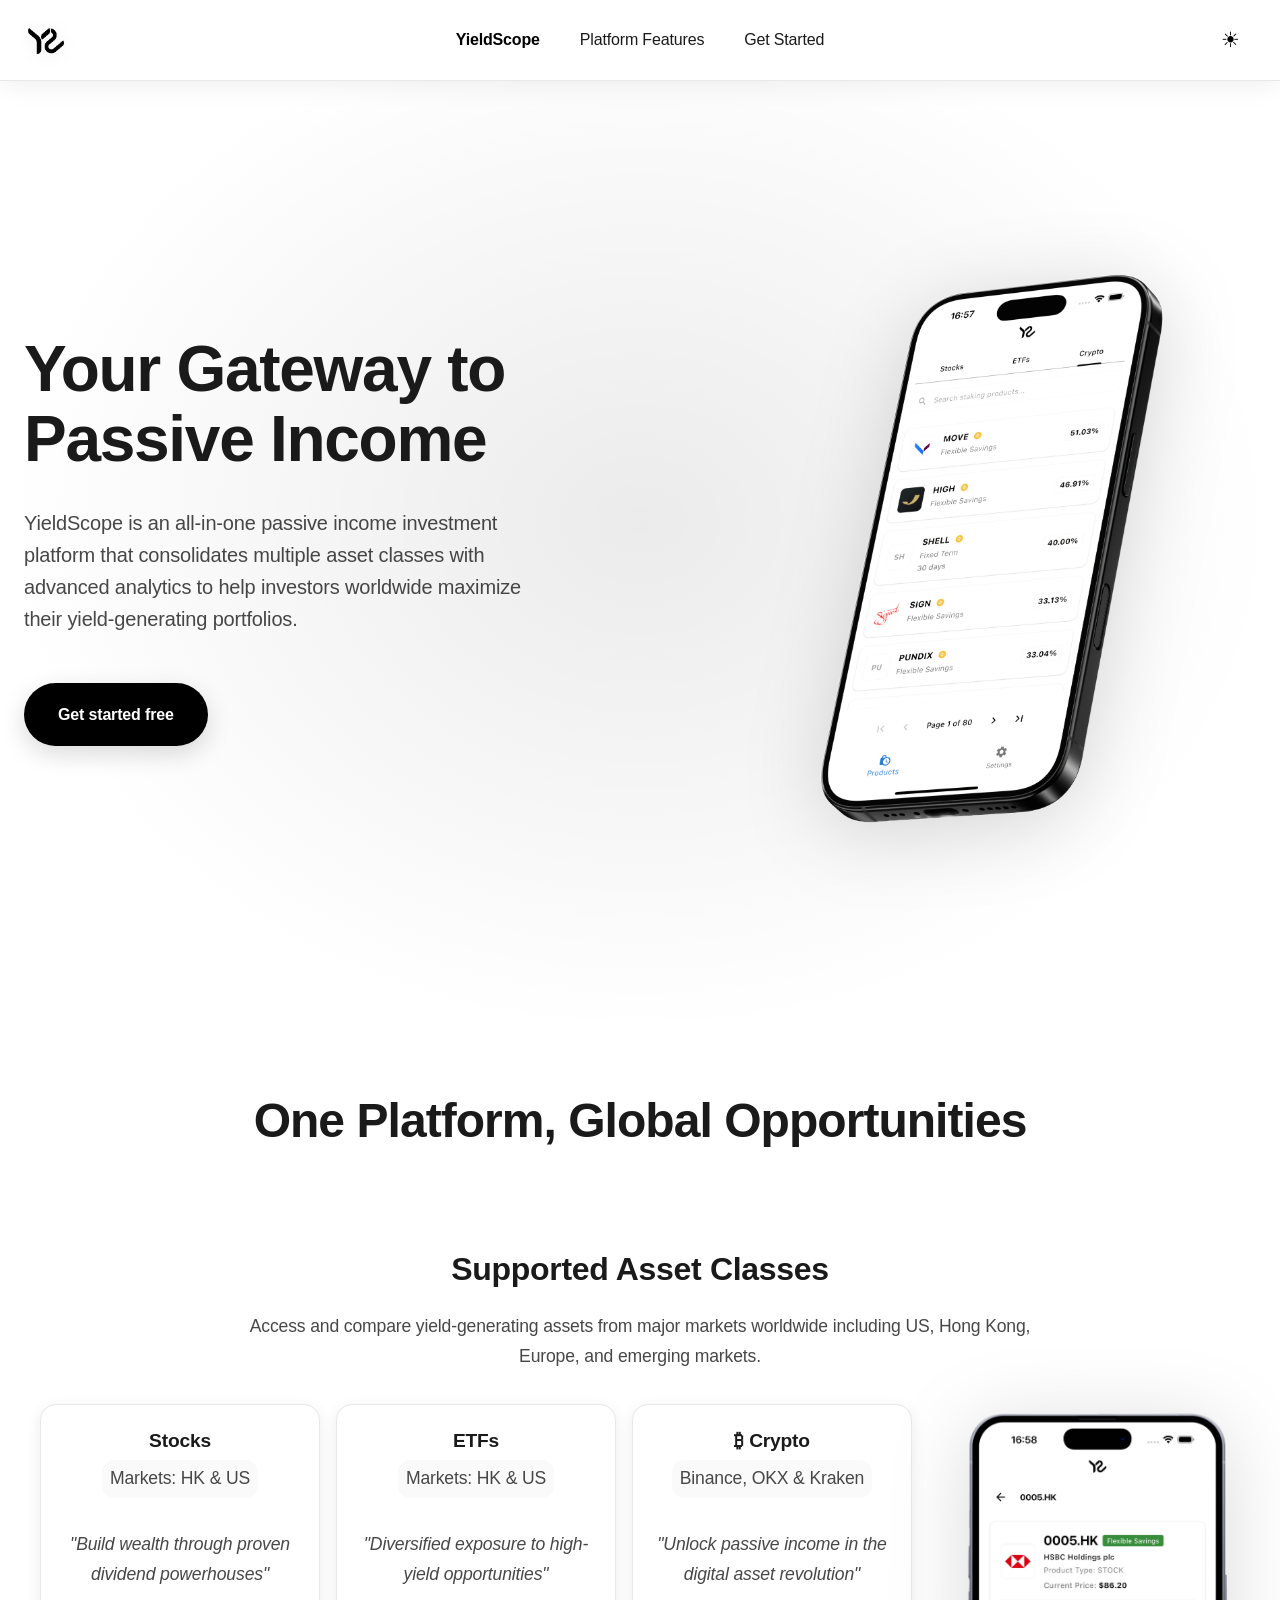
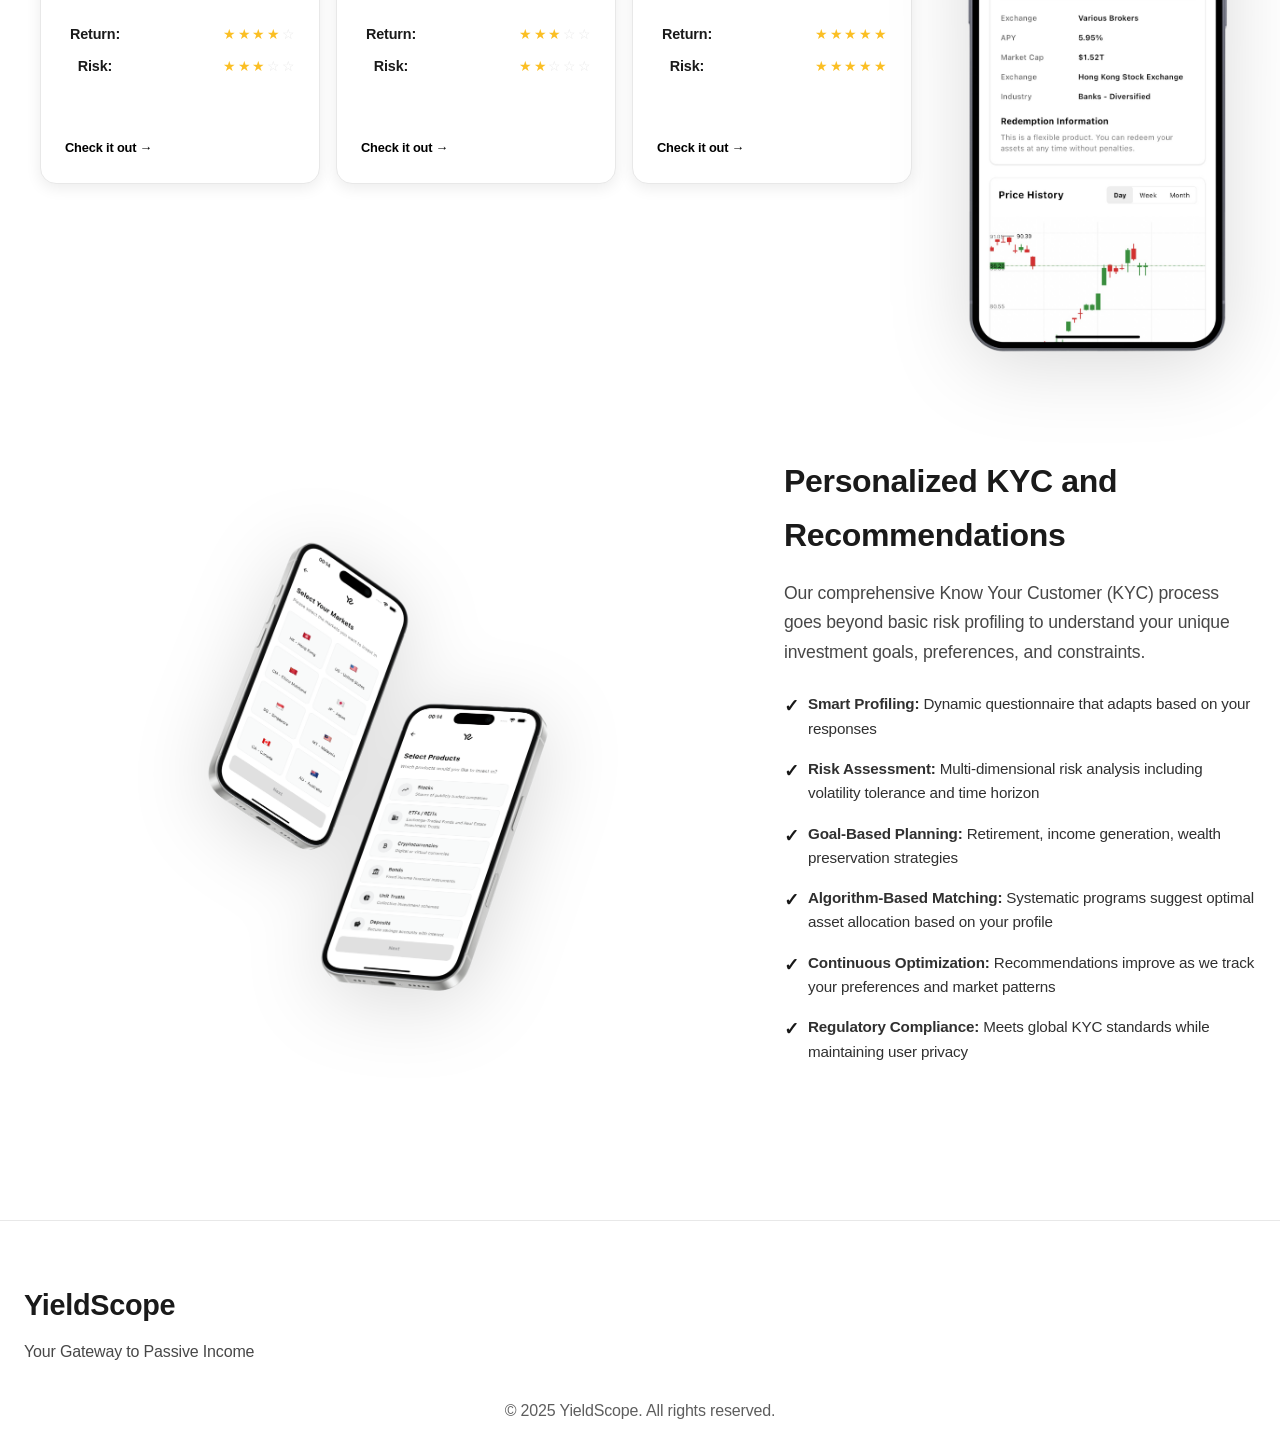
==== index.html @ 69972307 "remove merchant get in touch remove app store and play store download button for now Asset from list" ====
<!DOCTYPE html>
<html lang="en">
<head>
    <meta charset="UTF-8">
    <meta name="viewport" content="width=device-width, initial-scale=1.0">
    <meta name="description" content="YieldScope - Your Gateway to Passive Income. All-in-one platform for maximizing passive income through stocks, ETFs, crypto, bonds, and more.">
    <meta name="keywords" content="passive income, investment, stocks, ETFs, cryptocurrency, bonds, portfolio, yield, dividends">
    <title>YieldScope - Your Gateway to Passive Income</title>
    <link rel="stylesheet" href="styles.css">
</head>
<body>
    <!-- Navigation -->
    <nav class="navbar">
        <div class="nav-container">
            <div class="nav-logo">
                <img src="asset/ys_logo_dark_mode.png" alt="YieldScope Logo" class="logo logo-light" id="logo-light">
                <img src="asset/ys_logo_light_mode.png" alt="YieldScope Logo" class="logo logo-dark" id="logo-dark">
            </div>
            <ul class="nav-menu">
                <li><a href="#home">YieldScope</a></li>
                <li><a href="#product">Platform Features</a></li>
                <li><a href="#footer">Get Started</a></li>
            </ul>
            <div class="theme-toggle">
                <button id="theme-toggle-btn" class="theme-btn" aria-label="Toggle theme">
                    <span class="sun-icon">☀</span>
                    <span class="moon-icon">☾</span>
                </button>
            </div>
        </div>
    </nav>

    <!-- Hero Section -->
    <section id="home" class="hero">
        <div class="container">
            <div class="hero-content">
                <h1>Your Gateway to Passive Income</h1>
                <p>YieldScope is an all-in-one passive income investment platform that consolidates multiple asset classes with advanced analytics to help investors worldwide maximize their yield-generating portfolios.</p>
                <div class="hero-buttons">
                    <a href="https://yieldscope.app" target="_blank" class="btn btn-primary">
                        Get started free
                    </a>
                </div>
            </div>
            <div class="hero-image">
                <div class="phone-mockup">
                    <img src="asset/home_page_light_mode_with_frame_transparent.png" alt="YieldScope App on iPhone" class="phone-complete phone-light" id="phone-light">
                    <img src="asset/home_page_dark_mode_transparent.png" alt="YieldScope App on iPhone" class="phone-complete phone-dark" id="phone-dark">
                </div>
            </div>
        </div>
    </section>

    <!-- Product Overview Section -->
    <section id="product" class="product-overview">
        <div class="container">
            <div class="product-intro">
                <h2>One Platform, Global Opportunities</h2>
            </div>

            <!-- Asset Classes -->
            <div class="product-section-full">
                <div class="product-text-centered">
                    <h3>Supported Asset Classes</h3>
                    <p>Access and compare yield-generating assets from major markets worldwide including US, Hong Kong, Europe, and emerging markets.</p>
                    
                    <div class="asset-classes-layout">
                        <div class="cards-container">
                            <div class="asset-card">
                                <h4>Stocks</h4>
                                <div class="asset-details">
                                    <p class="markets">Markets: HK & US</p>
                                    <p class="slogan">"Build wealth through proven dividend powerhouses"</p>
                                    <div class="rating-container">
                                        <div class="rating-row">
                                            <span class="rating-label">Return:</span>
                                            <div class="rating-stars">
                                                <span class="star filled">★</span>
                                                <span class="star filled">★</span>
                                                <span class="star filled">★</span>
                                                <span class="star filled">★</span>
                                                <span class="star">☆</span>
                                            </div>
                                        </div>
                                        <div class="rating-row">
                                            <span class="rating-label">Risk:</span>
                                            <div class="rating-stars">
                                                <span class="star filled">★</span>
                                                <span class="star filled">★</span>
                                                <span class="star filled">★</span>
                                                <span class="star">☆</span>
                                                <span class="star">☆</span>
                                            </div>
                                        </div>
                                    </div>
                                    <a href="#home" class="check-out-link">Check it out →</a>
                                </div>
                            </div>
                            
                            <div class="asset-card">
                                <h4>ETFs</h4>
                                <div class="asset-details">
                                    <p class="markets">Markets: HK & US</p>
                                    <p class="slogan">"Diversified exposure to high-yield opportunities"</p>
                                    <div class="rating-container">
                                        <div class="rating-row">
                                            <span class="rating-label">Return:</span>
                                            <div class="rating-stars">
                                                <span class="star filled">★</span>
                                                <span class="star filled">★</span>
                                                <span class="star filled">★</span>
                                                <span class="star">☆</span>
                                                <span class="star">☆</span>
                                            </div>
                                        </div>
                                        <div class="rating-row">
                                            <span class="rating-label">Risk:</span>
                                            <div class="rating-stars">
                                                <span class="star filled">★</span>
                                                <span class="star filled">★</span>
                                                <span class="star">☆</span>
                                                <span class="star">☆</span>
                                                <span class="star">☆</span>
                                            </div>
                                        </div>
                                    </div>
                                    <a href="#home" class="check-out-link">Check it out →</a>
                                </div>
                            </div>
                            
                            <div class="asset-card">
                                <h4>₿ Crypto</h4>
                                <div class="asset-details">
                                    <p class="markets">Binance, OKX & Kraken</p>
                                    <p class="slogan">"Unlock passive income in the digital asset revolution"</p>
                                    <div class="rating-container">
                                        <div class="rating-row">
                                            <span class="rating-label">Return:</span>
                                            <div class="rating-stars">
                                                <span class="star filled">★</span>
                                                <span class="star filled">★</span>
                                                <span class="star filled">★</span>
                                                <span class="star filled">★</span>
                                                <span class="star filled">★</span>
                                            </div>
                                        </div>
                                        <div class="rating-row">
                                            <span class="rating-label">Risk:</span>
                                            <div class="rating-stars">
                                                <span class="star filled">★</span>
                                                <span class="star filled">★</span>
                                                <span class="star filled">★</span>
                                                <span class="star filled">★</span>
                                                <span class="star filled">★</span>
                                            </div>
                                        </div>
                                    </div>
                                    <a href="#home" class="check-out-link">Check it out →</a>
                                </div>
                            </div>
                        </div>
                        <div class="product-image">
                            <div class="phone-mockup phone-mockup-small">
                                <img src="asset/pdp_light_mode_transparent_alternate.png" alt="YieldScope Product Detail - HSBC Holdings Light Mode" class="phone-complete phone-light" id="pdp-light">
                                <img src="asset/pdp_dark_mode_transparent_alternate.png" alt="YieldScope Product Detail - JEPQ Dark Mode" class="phone-complete phone-dark" id="pdp-dark">
                            </div>
                        </div>
                    </div>
                </div>
            </div>

            <!-- Personalized KYC & Program Recommendations -->
            <div class="product-section reverse">
                <div class="product-text">
                    <h3>Personalized KYC and Recommendations</h3>
                    <p>Our comprehensive Know Your Customer (KYC) process goes beyond basic risk profiling to understand your unique investment goals, preferences, and constraints.</p>
                    <ul class="feature-list">
                        <li><strong>Smart Profiling:</strong> Dynamic questionnaire that adapts based on your responses</li>
                        <li><strong>Risk Assessment:</strong> Multi-dimensional risk analysis including volatility tolerance and time horizon</li>
                        <li><strong>Goal-Based Planning:</strong> Retirement, income generation, wealth preservation strategies</li>
                        <li><strong>Algorithm-Based Matching:</strong> Systematic programs suggest optimal asset allocation based on your profile</li>
                        <li><strong>Continuous Optimization:</strong> Recommendations improve as we track your preferences and market patterns</li>
                        <li><strong>Regulatory Compliance:</strong> Meets global KYC standards while maintaining user privacy</li>
                    </ul>
                </div>
                <div class="product-image">
                    <div class="phone-mockup phone-mockup-kyc">
                        <img src="asset/kyc_light_mode_transparent.png" alt="YieldScope KYC Process - Market and Product Selection Light Mode" class="phone-complete phone-light" id="kyc-light">
                        <img src="asset/kyc_dark_mode_transparent.png" alt="YieldScope KYC Process - Market and Product Selection Dark Mode" class="phone-complete phone-dark" id="kyc-dark">
                    </div>
                </div>
            </div>

    </section>


    <!-- Footer -->
    <footer id="footer" class="footer">
        <div class="container">
            <div class="footer-content">
                <div class="footer-brand">
                    <h3>YieldScope</h3>
                    <p>Your Gateway to Passive Income</p>
                </div>
                <div class="footer-social" style="display: none;">
                    <a href="#" target="_blank" aria-label="Twitter" title="Twitter">Twitter</a>
                    <a href="#" target="_blank" aria-label="LinkedIn" title="LinkedIn">LinkedIn</a>
                    <a href="#" target="_blank" aria-label="Instagram" title="Instagram">Instagram</a>
                    <a href="#" target="_blank" aria-label="Facebook" title="Facebook">Facebook</a>
                </div>
            </div>
            <div class="footer-bottom">
                <p>&copy; 2025 YieldScope. All rights reserved.</p>
            </div>
        </div>
    </footer>

    <script src="script.js"></script>
</body>
</html>
---- styles.css ----
/* Reset and Base Styles */
* {
    margin: 0;
    padding: 0;
    box-sizing: border-box;
}

:root {
    /* Light theme colors - Modern and stylish */
    --bg-color: #ffffff;
    --text-color: #1a1a1a;
    --nav-bg: rgba(255, 255, 255, 0.95);
    --card-bg: #ffffff;
    --border-color: #e8e8e8;
    --accent-color: #000000;
    --accent-hover: #333333;
    --section-bg: #fafafa;
    --stat-bg: linear-gradient(135deg, #f8f8f8 0%, #ffffff 100%);
    --footer-bg: #000000;
    --footer-text: #ffffff;
    --shadow: rgba(0, 0, 0, 0.08);
    --shadow-lg: rgba(0, 0, 0, 0.15);
    --shadow-xl: rgba(0, 0, 0, 0.25);
    --backdrop-blur: blur(20px);
}

[data-theme="dark"] {
    /* Dark theme colors - Modern and stylish */
    --bg-color: #0a0a0a;
    --text-color: #f5f5f5;
    --nav-bg: rgba(0, 0, 0, 0.95);
    --card-bg: #1a1a1a;
    --border-color: #2a2a2a;
    --accent-color: #ffffff;
    --accent-hover: #cccccc;
    --section-bg: #111111;
    --stat-bg: linear-gradient(135deg, #1a1a1a 0%, #2a2a2a 100%);
    --footer-bg: #000000;
    --footer-text: #ffffff;
    --shadow: rgba(255, 255, 255, 0.05);
    --shadow-lg: rgba(255, 255, 255, 0.1);
    --shadow-xl: rgba(255, 255, 255, 0.15);
    --backdrop-blur: blur(20px);
}

body {
    font-family: -apple-system, BlinkMacSystemFont, 'Segoe UI', Roboto, Oxygen, Ubuntu, Cantarell, sans-serif;
    line-height: 1.7;
    color: var(--text-color);
    background-color: var(--bg-color);
    transition: all 0.3s cubic-bezier(0.4, 0, 0.2, 1);
    font-weight: 400;
    letter-spacing: -0.01em;
}

.container {
    max-width: 1400px;
    margin: 0 auto;
    padding: 0 24px;
}

/* Navigation */
.navbar {
    background: var(--nav-bg);
    backdrop-filter: var(--backdrop-blur);
    -webkit-backdrop-filter: var(--backdrop-blur);
    box-shadow: 0 1px 30px var(--shadow);
    position: fixed;
    top: 0;
    left: 0;
    right: 0;
    width: 100%;
    z-index: 1000;
    transition: all 0.3s cubic-bezier(0.4, 0, 0.2, 1);
    border-bottom: 1px solid var(--border-color);
}

.nav-container {
    max-width: 1400px;
    margin: 0 auto;
    padding: 0 24px;
    display: flex;
    justify-content: space-between;
    align-items: center;
    height: 80px;
    position: relative;
}

/* Logo Styles */
.nav-logo {
    position: relative;
    height: 45px;
    width: 140px;
    display: flex;
    align-items: center;
    flex-shrink: 0;
}

.logo {
    height: 45px;
    width: auto;
    position: absolute;
    top: 0;
    left: 0;
    transition: opacity 0.4s cubic-bezier(0.4, 0, 0.2, 1);
    filter: drop-shadow(0 2px 8px var(--shadow));
}

.logo-light {
    opacity: 0;
}

.logo-dark {
    opacity: 1;
}

[data-theme="dark"] .logo-light {
    opacity: 1;
}

[data-theme="dark"] .logo-dark {
    opacity: 0;
}

/* Theme Toggle */
.theme-toggle {
    display: flex;
    align-items: center;
    flex-shrink: 0;
    width: 140px;
    justify-content: flex-end;
}

.theme-btn {
    background: transparent;
    border: none;
    border-radius: 50px;
    padding: 12px;
    cursor: pointer;
    display: flex;
    align-items: center;
    justify-content: center;
    transition: all 0.3s cubic-bezier(0.4, 0, 0.2, 1);
    position: relative;
    overflow: hidden;
    width: 52px;
    height: 52px;
}

.theme-btn:hover {
    background: var(--section-bg);
    transform: scale(1.1);
}

.sun-icon, .moon-icon {
    font-size: 1.3rem;
    transition: all 0.4s cubic-bezier(0.4, 0, 0.2, 1);
    position: absolute;
    display: flex;
    align-items: center;
    justify-content: center;
    width: 100%;
    height: 100%;
}

.sun-icon {
    opacity: 1;
    transform: translateX(0) rotate(0deg);
}

.moon-icon {
    opacity: 0;
    transform: translateX(0) rotate(-180deg);
}

[data-theme="dark"] .sun-icon {
    opacity: 0;
    transform: translateX(-30px) rotate(180deg);
}

[data-theme="dark"] .moon-icon {
    opacity: 1;
    transform: translateX(0) rotate(0deg);
}

/* Hero Section */
.hero {
    padding: 120px 0 80px;
    background: var(--bg-color);
    color: var(--text-color);
    min-height: 80vh;
    display: flex;
    align-items: center;
    position: relative;
    overflow: hidden;
}

.hero::before {
    content: '';
    position: absolute;
    top: 0;
    left: 0;
    right: 0;
    bottom: 0;
    background: radial-gradient(ellipse at center, var(--shadow) 0%, transparent 70%);
    pointer-events: none;
}

[data-theme="dark"] .hero {
    background: var(--bg-color);
}

.hero .container {
    display: grid;
    grid-template-columns: 1.2fr 1fr;
    gap: 6rem;
    align-items: center;
    position: relative;
    z-index: 1;
}

.hero-content h1 {
    font-size: clamp(3rem, 5vw, 4.5rem);
    font-weight: 700;
    margin-bottom: 2rem;
    line-height: 1.1;
    letter-spacing: -0.02em;
    color: var(--text-color);
}

.hero-content p {
    font-size: 1.25rem;
    margin-bottom: 3rem;
    opacity: 0.8;
    line-height: 1.6;
    font-weight: 400;
    max-width: 500px;
    color: var(--text-color);
}

.hero-buttons {
    display: flex;
    gap: 1.5rem;
    flex-wrap: wrap;
}

.btn {
    padding: 16px 32px;
    border-radius: 50px;
    text-decoration: none;
    font-weight: 600;
    font-size: 1rem;
    transition: all 0.3s cubic-bezier(0.4, 0, 0.2, 1);
    border: 2px solid transparent;
    position: relative;
    overflow: hidden;
    backdrop-filter: var(--backdrop-blur);
    -webkit-backdrop-filter: var(--backdrop-blur);
    letter-spacing: -0.01em;
}

.btn::before {
    content: '';
    position: absolute;
    top: 0;
    left: -100%;
    width: 100%;
    height: 100%;
    background: linear-gradient(90deg, transparent, var(--shadow), transparent);
    transition: left 0.5s;
}

.btn:hover::before {
    left: 100%;
}

.btn-primary {
    background: var(--accent-color);
    color: var(--bg-color);
    box-shadow: 0 8px 25px var(--shadow-lg);
}

.btn-primary:hover {
    background: var(--accent-hover);
    transform: translateY(-3px) scale(1.02);
    box-shadow: 0 15px 35px var(--shadow-xl);
}

.btn-secondary {
    background: transparent;
    color: var(--text-color);
    border-color: var(--border-color);
    backdrop-filter: var(--backdrop-blur);
    -webkit-backdrop-filter: var(--backdrop-blur);
}

.btn-secondary:hover {
    background: var(--accent-color);
    color: var(--bg-color);
    border-color: var(--accent-color);
    transform: translateY(-3px) scale(1.02);
    box-shadow: 0 15px 35px var(--shadow-xl);
}

.hero-image {
    display: flex;
    justify-content: center;
    align-items: center;
}

/* Phone Mockup Styles */
.phone-mockup {
    position: relative;
    width: 420px;
    height: 840px;
    max-width: 100%;
    margin: 0 auto;
    transition: all 0.4s cubic-bezier(0.4, 0, 0.2, 1);
}

.phone-mockup:hover {
    transform: translateY(-6px) scale(1.02);
}

.phone-mockup-small {
    width: 280px;
    height: 560px;
}

.phone-mockup-large {
    width: 560px;
    height: 1120px;
}

.phone-mockup-kyc {
    width: 700px;
    height: 525px;
    max-width: 100%;
}

.phone-complete {
    width: 100%;
    height: 100%;
    object-fit: contain;
    position: absolute;
    top: 0;
    left: 0;
    transition: opacity 0.4s cubic-bezier(0.4, 0, 0.2, 1);
    filter: drop-shadow(0 12px 40px var(--shadow-lg));
}

.phone-light {
    opacity: 1;
}

.phone-dark {
    opacity: 0;
}

[data-theme="dark"] .phone-light {
    opacity: 0;
}

[data-theme="dark"] .phone-dark {
    opacity: 1;
}

/* Features Section */
.features {
    padding: 120px 0;
    background: var(--bg-color);
    transition: background-color 0.3s cubic-bezier(0.4, 0, 0.2, 1);
    position: relative;
}

.features h2 {
    text-align: center;
    font-size: clamp(2.5rem, 4vw, 3.5rem);
    margin-bottom: 4rem;
    color: var(--text-color);
    font-weight: 700;
    letter-spacing: -0.02em;
    position: relative;
}

.features h2::after {
    content: '';
    position: absolute;
    bottom: -10px;
    left: 50%;
    transform: translateX(-50%);
    width: 60px;
    height: 4px;
    background: var(--accent-color);
    border-radius: 2px;
}

.features-grid {
    display: grid;
    grid-template-columns: repeat(auto-fit, minmax(380px, 1fr));
    gap: 2.5rem;
}

.feature-card {
    background: var(--card-bg);
    padding: 3rem 2.5rem;
    border-radius: 24px;
    text-align: center;
    box-shadow: 0 8px 30px var(--shadow);
    transition: all 0.4s cubic-bezier(0.4, 0, 0.2, 1);
    border: 1px solid var(--border-color);
    position: relative;
    overflow: hidden;
    backdrop-filter: var(--backdrop-blur);
    -webkit-backdrop-filter: var(--backdrop-blur);
}

.feature-card::before {
    content: '';
    position: absolute;
    top: 0;
    left: 0;
    right: 0;
    height: 4px;
    background: linear-gradient(90deg, var(--accent-color) 0%, var(--accent-hover) 100%);
    transform: scaleX(0);
    transition: transform 0.3s cubic-bezier(0.4, 0, 0.2, 1);
}

.feature-card:hover::before {
    transform: scaleX(1);
}

.feature-card:hover {
    transform: translateY(-8px) scale(1.02);
    box-shadow: 0 20px 50px var(--shadow-xl);
}

.feature-icon {
    font-size: 3.5rem;
    margin-bottom: 1.5rem;
    filter: grayscale(1);
    transition: filter 0.3s cubic-bezier(0.4, 0, 0.2, 1);
}

.feature-card:hover .feature-icon {
    filter: grayscale(0);
}

.feature-card h3 {
    font-size: 1.6rem;
    margin-bottom: 1.5rem;
    color: var(--text-color);
    font-weight: 600;
    letter-spacing: -0.01em;
}

.feature-card p {
    color: var(--text-color);
    line-height: 1.6;
    opacity: 0.8;
    font-size: 1rem;
}

/* About Section */
.about {
    padding: 120px 0;
    background: var(--bg-color);
    transition: background-color 0.3s cubic-bezier(0.4, 0, 0.2, 1);
}

.about h2 {
    text-align: center;
    font-size: clamp(2.5rem, 4vw, 3.5rem);
    margin-bottom: 4rem;
    color: var(--text-color);
    font-weight: 700;
    letter-spacing: -0.02em;
    position: relative;
}

.about h2::after {
    content: '';
    position: absolute;
    bottom: -10px;
    left: 50%;
    transform: translateX(-50%);
    width: 60px;
    height: 4px;
    background: var(--accent-color);
    border-radius: 2px;
}

.about-content {
    display: grid;
    grid-template-columns: 1fr;
    gap: 3rem;
    align-items: center;
}

.about-text h3 {
    font-size: 2.2rem;
    margin-bottom: 1.5rem;
    color: var(--accent-color);
    font-weight: 600;
    letter-spacing: -0.01em;
}

.about-text p {
    margin-bottom: 2rem;
    color: var(--text-color);
    font-size: 1.1rem;
    opacity: 0.8;
    line-height: 1.7;
    font-weight: 400;
}

.about-stats {
    display: flex;
    flex-direction: column;
    gap: 2rem;
}

.stat {
    text-align: center;
    padding: 2.5rem 2rem;
    background: var(--stat-bg);
    border-radius: 20px;
    transition: all 0.3s cubic-bezier(0.4, 0, 0.2, 1);
    border: 1px solid var(--border-color);
    position: relative;
    overflow: hidden;
    box-shadow: 0 4px 20px var(--shadow);
}

.stat:hover {
    transform: translateY(-4px) scale(1.02);
    box-shadow: 0 12px 35px var(--shadow-lg);
}

.stat h3 {
    color: var(--accent-color);
    font-size: 1.4rem;
    margin-bottom: 0.5rem;
    font-weight: 600;
    letter-spacing: -0.01em;
}

.stat p {
    color: var(--text-color);
    font-weight: 500;
    opacity: 0.8;
    font-size: 1rem;
}

/* Contact Section */
.contact {
    padding: 60px 0;
    background: var(--bg-color);
    transition: background-color 0.3s cubic-bezier(0.4, 0, 0.2, 1);
}

.contact h2 {
    text-align: center;
    font-size: clamp(2.5rem, 4vw, 3.5rem);
    margin-bottom: 2.5rem;
    color: var(--text-color);
    font-weight: 700;
    letter-spacing: -0.02em;
    position: relative;
}

.contact h2::after {
    content: '';
    position: absolute;
    bottom: -10px;
    left: 50%;
    transform: translateX(-50%);
    width: 60px;
    height: 4px;
    background: var(--accent-color);
    border-radius: 2px;
}

.contact-content {
    display: grid;
    grid-template-columns: 1fr 1fr;
    gap: 6rem;
    align-items: start;
}

.contact-info h3 {
    font-size: 2.2rem;
    margin-bottom: 1.5rem;
    color: var(--accent-color);
    font-weight: 600;
    letter-spacing: -0.01em;
}

.contact-info p {
    margin-bottom: 2rem;
    color: var(--text-color);
    font-size: 1.1rem;
    opacity: 0.8;
    line-height: 1.7;
}

.contact-details p {
    margin-bottom: 1.5rem;
    font-size: 1rem;
    color: var(--text-color);
    opacity: 0.8;
    padding: 1rem 0;
    border-bottom: 1px solid var(--border-color);
    transition: all 0.3s cubic-bezier(0.4, 0, 0.2, 1);
}

.contact-details p:hover {
    opacity: 1;
    transform: translateX(8px);
}

.contact-links {
    display: flex;
    justify-content: center;
    align-items: center;
}

.platform-links {
    display: flex;
    flex-direction: column;
    gap: 1.5rem;
    width: 100%;
    max-width: 400px;
}

.platform-btn {
    display: flex;
    align-items: center;
    gap: 1.5rem;
    padding: 2rem 2.5rem;
    background: var(--card-bg);
    border: 2px solid var(--border-color);
    border-radius: 20px;
    text-decoration: none;
    color: var(--text-color);
    transition: all 0.3s cubic-bezier(0.4, 0, 0.2, 1);
    box-shadow: 0 8px 25px var(--shadow);
    backdrop-filter: var(--backdrop-blur);
    -webkit-backdrop-filter: var(--backdrop-blur);
    position: relative;
    overflow: hidden;
}

.platform-btn::before {
    content: '';
    position: absolute;
    top: 0;
    left: -100%;
    width: 100%;
    height: 100%;
    background: linear-gradient(90deg, transparent, var(--shadow), transparent);
    transition: left 0.5s;
}

.platform-btn:hover::before {
    left: 100%;
}

.platform-btn:hover {
    transform: translateY(-4px) scale(1.02);
    box-shadow: 0 15px 40px var(--shadow-xl);
    border-color: var(--accent-color);
}

.platform-icon {
    font-size: 2.5rem;
    display: flex;
    align-items: center;
    justify-content: center;
    min-width: 60px;
}

.platform-text h4 {
    font-size: 1.1rem;
    font-weight: 600;
    margin-bottom: 0.25rem;
    color: var(--text-color);
    letter-spacing: -0.01em;
}

.platform-text p {
    font-size: 1.4rem;
    font-weight: 700;
    color: var(--accent-color);
    margin: 0;
    letter-spacing: -0.01em;
}

.website-btn:hover {
    background: linear-gradient(135deg, #667eea 0%, #764ba2 100%);
    color: white;
}

.website-btn:hover .platform-text h4,
.website-btn:hover .platform-text p {
    color: white;
}

.appstore-btn:hover {
    background: linear-gradient(135deg, #000000 0%, #434343 100%);
    color: white;
}

.appstore-btn:hover .platform-text h4,
.appstore-btn:hover .platform-text p {
    color: white;
}

.playstore-btn:hover {
    background: linear-gradient(135deg, #01875f 0%, #2196F3 100%);
    color: white;
}

.playstore-btn:hover .platform-text h4,
.playstore-btn:hover .platform-text p {
    color: white;
}

/* Footer */
.footer {
    background: var(--bg-color);
    color: var(--text-color);
    padding: 60px 0 30px;
    transition: background-color 0.3s cubic-bezier(0.4, 0, 0.2, 1);
    border-top: 1px solid var(--border-color);
}

.footer-content {
    display: flex;
    justify-content: space-between;
    align-items: center;
}

.footer-social {
    display: flex;
    gap: 1.5rem;
    align-items: center;
}

.footer-social a {
    font-size: 1.5rem;
    text-decoration: none;
    color: var(--text-color);
    transition: all 0.3s cubic-bezier(0.4, 0, 0.2, 1);
    opacity: 0.7;
}

.footer-social a:hover {
    opacity: 1;
    transform: translateY(-2px) scale(1.1);
}

.footer-brand h3 {
    color: var(--text-color);
    font-size: 1.8rem;
    margin-bottom: 0.5rem;
    font-weight: 600;
    letter-spacing: -0.01em;
}

.footer-brand p {
    opacity: 0.8;
    font-size: 1rem;
    color: var(--text-color);
}

.footer-links {
    display: flex;
    gap: 3rem;
}

.footer-links a {
    color: var(--text-color);
    text-decoration: none;
    transition: all 0.3s cubic-bezier(0.4, 0, 0.2, 1);
    font-weight: 500;
    position: relative;
}

.footer-links a::after {
    content: '';
    position: absolute;
    width: 0;
    height: 2px;
    bottom: -4px;
    left: 0;
    background: var(--accent-color);
    transition: width 0.3s cubic-bezier(0.4, 0, 0.2, 1);
}

.footer-links a:hover::after {
    width: 100%;
}

.footer-links a:hover {
    color: var(--accent-color);
    transform: translateY(-2px);
}

.footer-bottom {
    text-align: center;
    padding-top: 2rem;
    opacity: 0.7;
    color: var(--text-color);
}

.footer-download-buttons {
    display: flex;
    flex-direction: row;
    gap: 1rem;
    align-items: center;
}

.store-badge {
    height: 40px;
    width: auto;
    display: block;
    transition: all 0.3s cubic-bezier(0.4, 0, 0.2, 1);
}

.web-btn {
    background: var(--accent-color);
    color: var(--bg-color);
    padding: 8px 16px;
    border-radius: 8px;
    box-shadow: 0 8px 25px var(--shadow-lg);
    border: 2px solid transparent;
    height: 40px;
    display: flex;
    align-items: center;
    justify-content: center;
    text-decoration: none;
}

.web-btn:hover {
    background: var(--accent-hover);
    box-shadow: 0 15px 35px var(--shadow-xl);
}

.web-btn-content {
    display: flex;
    align-items: center;
    justify-content: center;
    gap: 6px;
    font-weight: 600;
    font-size: 0.8rem;
    letter-spacing: -0.01em;
    white-space: nowrap;
    width: 100%;
}

/* Responsive Design */
@media (max-width: 1024px) {
    .container {
        padding: 0 20px;
    }
    
    .nav-container {
        padding: 0 20px;
    }
    
    .hero .container {
        gap: 4rem;
    }
    
    .about-content,
    .contact-content {
        gap: 4rem;
    }
}

@media (max-width: 768px) {
    .nav-menu {
        display: none !important;
    }
    
    .nav-container {
        padding: 0 2rem;
    }
    
    .logo {
        height: 35px;
    }
    
    .nav-logo {
        gap: 0.5rem;
    }
    
    .hero {
        padding: 120px 0 80px;
    }
    
    .hero .container {
        display: flex;
        flex-direction: column;
        text-align: center;
        gap: 3rem;
    }
    
    .hero-content h1 {
        font-size: clamp(2.5rem, 6vw, 3rem);
    }
    
    .features-grid {
        grid-template-columns: 1fr;
        gap: 2rem;
    }
    
    .feature-card {
        padding: 2.5rem 2rem;
    }
    
    .about-content {
        grid-template-columns: 1fr;
        gap: 3rem;
    }
    
    .contact-content {
        grid-template-columns: 1fr;
        gap: 3rem;
    }
    
    .platform-links {
        grid-template-columns: 1fr;
        gap: 1rem;
    }
    
    .platform-btn {
        padding: 1rem 1.5rem;
    }
    
    .footer-content {
        grid-template-columns: 1fr;
        gap: 2rem;
        text-align: center;
        flex-direction: column;
    }
    
    .footer-links {
        flex-wrap: wrap;
        justify-content: center;
        gap: 2rem;
    }
    
    .btn {
        padding: 14px 28px;
        font-size: 0.95rem;
    }
    
    .hero-buttons {
        justify-content: center;
    }
    
    .footer-download-buttons {
        align-items: center;
        gap: 1rem;
    }
    
    .product-overview {
        padding: 30px 0 50px;
    }
    
    .product-intro {
        margin-bottom: 40px;
    }
}

@media (max-width: 480px) {
    .hero-buttons {
        flex-direction: column;
        align-items: center;
    }
    
    .footer-download-buttons {
        flex-direction: column;
        align-items: center;
        gap: 1rem;
    }
    
    .download-btn {
        width: 100%;
        max-width: 200px;
        display: flex;
        justify-content: center;
    }
    
    .store-badge {
        height: 40px;
    }
    
    .web-btn {
        width: 100%;
        max-width: 200px;
        text-align: center;
        padding: 12px 16px;
    }
    
    .web-btn-content {
        justify-content: center;
        font-size: 0.85rem;
    }
    
    .btn {
        width: 100%;
        max-width: 280px;
        text-align: center;
    }
    
    .features h2,
    .about h2,
    .contact h2 {
        font-size: clamp(2rem, 6vw, 2.5rem);
    }
    
    .phone-mockup {
        width: 300px;
        height: 600px;
    }
    
    .phone-mockup-small {
        width: 240px;
        height: 480px;
    }
    
    .phone-mockup-large {
        width: 400px;
        height: 800px;
    }
    
    .phone-mockup-kyc {
        width: 380px;
        height: 285px;
        max-width: 85vw;
    }
    
    .contact-form {
        padding: 2rem 1.5rem;
    }
    
    .feature-card {
        padding: 2rem 1.5rem;
    }
    
    .feature-list li {
        font-size: 0.95rem;
    }
    
    .asset-classes-layout {
        grid-template-columns: 1fr;
        gap: 2rem;
    }
    
    .cards-container {
        flex-direction: column;
        gap: 1.5rem;
        align-items: center;
    }
    
    .asset-card {
        padding: 2rem;
        max-width: 400px;
        width: 100%;
    }
    
    .feature-grid {
        grid-template-columns: 1fr;
        gap: 1.5rem;
        margin-top: 2rem;
    }
    
    .product-section-full {
        margin-bottom: 40px;
        padding: 30px 0;
    }
    
    .product-text-centered p {
        margin-bottom: 2rem;
    }
    
    .benefit-card p {
        font-size: 0.9rem;
    }
    
    .benefit-content {
        text-align: center;
    }
}

/* Product Overview Section */
.product-overview {
    padding: 40px 0 60px;
    background: var(--bg-color);
}

.product-intro {
    text-align: center;
    margin-bottom: 50px;
}

.product-intro h2 {
    font-size: 3rem;
    font-weight: 700;
    color: var(--text-color);
    margin-bottom: 1.5rem;
    letter-spacing: -0.02em;
}

.product-intro p {
    font-size: 1.25rem;
    color: var(--text-color);
    opacity: 0.8;
    max-width: 800px;
    margin: 0 auto;
    line-height: 1.8;
}

.product-section {
    display: grid;
    grid-template-columns: 1fr 1fr;
    gap: 60px;
    align-items: center;
    margin-bottom: 60px;
    padding: 20px 0;
}

.product-section.reverse {
    direction: rtl;
}

.product-section.reverse > * {
    direction: ltr;
}

.product-text h3 {
    font-size: 2rem;
    font-weight: 600;
    color: var(--text-color);
    margin-bottom: 1rem;
    letter-spacing: -0.01em;
}

.product-text p {
    font-size: 1.1rem;
    color: var(--text-color);
    opacity: 0.8;
    margin-bottom: 1.5rem;
    line-height: 1.7;
}

.feature-list {
    list-style: none;
    padding: 0;
    margin: 0;
}

.feature-list li {
    margin-bottom: 1rem;
    padding-left: 1.5rem;
    position: relative;
    color: var(--text-color);
    opacity: 0.9;
    line-height: 1.6;
}

.feature-list li::before {
    content: "✓";
    position: absolute;
    left: 0;
    color: var(--accent-color);
    font-weight: 600;
    font-size: 1.1rem;
}

.feature-list li strong {
    color: var(--text-color);
    font-weight: 600;
}

.product-image {
    display: flex;
    align-items: center;
    justify-content: center;
}

.app-screenshot-placeholder {
    background: var(--card-bg);
    border: 2px dashed var(--border-color);
    border-radius: 20px;
    padding: 60px 40px;
    text-align: center;
    min-height: 400px;
    display: flex;
    flex-direction: column;
    align-items: center;
    justify-content: center;
    transition: all 0.3s cubic-bezier(0.4, 0, 0.2, 1);
    box-shadow: 0 4px 20px var(--shadow);
}

.app-screenshot-placeholder:hover {
    border-color: var(--accent-color);
    transform: translateY(-5px);
    box-shadow: 0 8px 30px var(--shadow-lg);
}

.app-screenshot-placeholder p {
    font-size: 1.2rem;
    color: var(--text-color);
    margin-bottom: 0.5rem;
    font-weight: 500;
}

.app-screenshot-placeholder small {
    color: var(--text-color);
    opacity: 0.6;
    font-style: italic;
}

/* Real App Screenshots */
.app-screenshot {
    max-width: 100%;
    height: auto;
    border-radius: 20px;
    transition: all 0.3s cubic-bezier(0.4, 0, 0.2, 1);
    filter: drop-shadow(0 8px 25px var(--shadow-lg));
}

.app-screenshot:hover {
    transform: translateY(-5px) scale(1.02);
    filter: drop-shadow(0 12px 35px var(--shadow-xl));
}

.kyc-screenshot {
    max-height: 500px;
    width: auto;
    object-fit: contain;
}

/* Asset Classes Layout */
.asset-classes-layout {
    display: grid;
    grid-template-columns: 1fr 280px;
    gap: 3rem;
    align-items: start;
    margin-top: 2rem;
    width: 100%;
    max-width: 1200px;
    margin-left: auto;
    margin-right: auto;
}

.cards-container {
    display: flex;
    gap: 1rem;
    align-items: stretch;
    justify-content: center;
    flex-wrap: wrap;
    width: 100%;
}

.asset-card {
    background: var(--card-bg);
    padding: 1.5rem;
    border-radius: 16px;
    border: 1px solid var(--border-color);
    box-shadow: 0 4px 15px var(--shadow);
    transition: all 0.3s cubic-bezier(0.4, 0, 0.2, 1);
    flex: 1;
    min-width: 220px;
    max-width: 300px;
    display: flex;
    flex-direction: column;
    height: 100%;
    min-height: 380px;
}

.asset-card:hover {
    transform: translateY(-4px);
    box-shadow: 0 12px 40px var(--shadow-lg);
    border-color: var(--accent-color);
}

.asset-card h4 {
    font-size: 1.2rem;
    font-weight: 600;
    color: var(--text-color);
    margin-bottom: 0.5rem;
    letter-spacing: -0.01em;
    display: flex;
    align-items: center;
    justify-content: center;
    gap: 0.5rem;
    line-height: 1.2;
    flex-wrap: wrap;
    text-align: center;
}

.asset-details {
    flex: 1;
    display: flex;
    flex-direction: column;
}

.markets {
    font-size: 0.75rem;
    color: var(--text-color);
    opacity: 0.7;
    font-weight: 500;
    background: var(--section-bg);
    padding: 0.25rem 0.5rem;
    border-radius: 12px;
    white-space: nowrap;
    flex-shrink: 0;
    margin: 0 auto 0.5rem auto;
    display: inline-block;
}

.slogan {
    font-size: 0.85rem;
    color: var(--text-color);
    font-style: italic;
    margin-bottom: 1rem;
    line-height: 1.4;
    opacity: 0.8;
}

.rating-container {
    margin-bottom: 1rem;
}

.rating-row {
    display: flex;
    align-items: center;
    justify-content: space-between;
    margin-bottom: 0.5rem;
}

.rating-label {
    font-size: 0.9rem;
    font-weight: 600;
    color: var(--text-color);
    min-width: 60px;
}

.rating-stars {
    display: flex;
    gap: 2px;
}

.star {
    font-size: 0.9rem;
    color: var(--border-color);
    transition: color 0.2s ease;
}

.star.filled {
    color: #fbbf24;
}

.check-out-link {
    display: inline-block;
    color: var(--accent-color);
    text-decoration: none;
    font-weight: 600;
    font-size: 0.8rem;
    margin-top: auto;
    transition: all 0.3s ease;
    align-self: flex-start;
}

.check-out-link:hover {
    transform: translateX(4px);
    color: var(--accent-hover);
}

.asset-card .feature-list {
    margin: 0;
}

.asset-card .feature-list li {
    font-size: 0.85rem;
    margin-bottom: 0.5rem;
    line-height: 1.4;
}

/* Responsive Design for Product Section */
@media (max-width: 1024px) {
    .asset-classes-layout {
        grid-template-columns: 1fr;
        gap: 2rem;
    }
    
    .cards-container {
        flex-direction: row;
        gap: 1.5rem;
        align-items: stretch;
        justify-content: center;
        flex-wrap: wrap;
    }
    
    .asset-card {
        padding: 1.5rem;
        max-width: 320px;
        width: 100%;
        min-width: 260px;
    }
    
    .product-section {
        gap: 40px;
        margin-bottom: 50px;
    }
    
    .product-text h3 {
        font-size: 1.8rem;
    }
    
    .app-screenshot-placeholder {
        min-height: 300px;
        padding: 40px 30px;
    }
    
    .phone-mockup-kyc {
        width: 500px;
        height: 375px;
        max-width: 100%;
    }
}

@media (max-width: 768px) {
    .product-overview {
        padding: 30px 0 50px;
    }
    
    .product-intro {
        margin-bottom: 40px;
    }
    
    .product-intro h2 {
        font-size: 2.5rem;
    }
    
    .product-section {
        grid-template-columns: 1fr;
        gap: 30px;
        margin-bottom: 40px;
        text-align: center;
    }
    
    .product-section.reverse {
        direction: ltr;
    }
    
    .product-text h3 {
        font-size: 1.6rem;
    }
    
    .feature-list {
        text-align: left;
        max-width: 500px;
        margin: 0 auto;
    }
    
    .app-screenshot-placeholder {
        min-height: 250px;
        padding: 30px 20px;
    }
    
    .app-screenshot {
        max-height: 400px;
    }
    
    .kyc-screenshot {
        max-height: 350px;
    }
    
    .phone-mockup-kyc {
        width: 500px;
        height: 375px;
        max-width: 90vw;
    }
}

@media (max-width: 480px) {
    .product-intro h2 {
        font-size: 2rem;
    }
    
    .product-intro p {
        font-size: 1.1rem;
    }
    
    .product-text h3 {
        font-size: 1.4rem;
    }
    
    .feature-list li {
        font-size: 0.95rem;
    }
    
    .feature-grid {
        grid-template-columns: 1fr;
        gap: 1.5rem;
        margin-top: 2rem;
    }
    
    .product-section-full {
        margin-bottom: 40px;
        padding: 30px 0;
    }
    
    .product-text-centered p {
        margin-bottom: 2rem;
    }
    
    .phone-mockup-kyc {
        width: 380px;
        height: 285px;
        max-width: 85vw;
    }
    
    .cards-container {
        flex-direction: column;
        align-items: center;
        gap: 1rem;
    }
    
    .asset-card {
        max-width: 100%;
        width: 100%;
        min-width: auto;
        margin: 0 1rem;
    }
}

/* Integration Partners Section */
.integration-partners {
    margin-top: 2.5rem;
    padding-top: 2rem;
    border-top: 1px solid var(--border-color);
}

.integration-partners h4 {
    font-size: 1.4rem;
    font-weight: 600;
    color: var(--text-color);
    margin-bottom: 1.5rem;
    text-align: center;
}

.partner-category {
    margin-bottom: 2rem;
}

.partner-category h5 {
    font-size: 1rem;
    font-weight: 600;
    color: var(--text-color);
    margin-bottom: 1rem;
    opacity: 0.8;
    text-align: center;
}

.logo-grid {
    display: grid;
    grid-template-columns: repeat(4, 1fr);
    gap: 1rem;
    margin-bottom: 1.5rem;
}

.logo-placeholder {
    background: var(--card-bg);
    border: 1px solid var(--border-color);
    border-radius: 12px;
    padding: 1rem;
    text-align: center;
    transition: all 0.3s cubic-bezier(0.4, 0, 0.2, 1);
    min-height: 80px;
    display: flex;
    flex-direction: column;
    align-items: center;
    justify-content: center;
    gap: 0.5rem;
    box-shadow: 0 2px 8px var(--shadow);
}

.logo-placeholder:hover {
    border-color: var(--accent-color);
    transform: translateY(-2px);
    box-shadow: 0 4px 15px var(--shadow-lg);
}

.icon-placeholder {
    font-size: 1.5rem;
    opacity: 0.6;
    transition: opacity 0.3s ease;
}

.logo-placeholder:hover .icon-placeholder {
    opacity: 1;
}

.logo-placeholder small {
    font-size: 0.75rem;
    color: var(--text-color);
    opacity: 0.6;
    font-weight: 500;
}

/* Responsive Design for Integration Partners */
@media (max-width: 768px) {
    .logo-grid {
        grid-template-columns: repeat(2, 1fr);
        gap: 0.8rem;
    }
    
    .integration-partners {
        margin-top: 2rem;
        padding-top: 1.5rem;
    }
    
    .partner-category {
        margin-bottom: 1.5rem;
    }
    
    .logo-placeholder {
        min-height: 70px;
        padding: 0.8rem;
    }
    
    .icon-placeholder {
        font-size: 1.3rem;
    }
}

@media (max-width: 480px) {
    .logo-grid {
        grid-template-columns: repeat(2, 1fr);
        gap: 0.6rem;
    }
    
    .logo-placeholder {
        min-height: 60px;
        padding: 0.6rem;
    }
    
    .icon-placeholder {
        font-size: 1.2rem;
    }
    
    .logo-placeholder small {
        font-size: 0.7rem;
    }
    
    .integration-partners h4 {
        font-size: 1.2rem;
    }
    
    .partner-category h5 {
        font-size: 0.9rem;
    }
}

.nav-menu {
    display: flex;
    list-style: none;
    gap: 2.5rem;
    margin: 0;
    padding: 0;
    align-items: center;
    position: absolute;
    left: 50%;
    transform: translateX(-50%);
}

.nav-menu a {
    text-decoration: none;
    color: var(--text-color) !important;
    font-weight: 500;
    font-size: 1rem;
    transition: all 0.3s cubic-bezier(0.4, 0, 0.2, 1);
    position: relative;
    padding: 8px 0;
    letter-spacing: -0.01em;
}

.nav-menu a::after {
    content: '';
    position: absolute;
    width: 0;
    height: 2px;
    bottom: 0;
    left: 50%;
    background: var(--accent-color);
    transition: all 0.3s cubic-bezier(0.4, 0, 0.2, 1);
    transform: translateX(-50%);
}

.nav-menu a:hover::after {
    width: 100%;
}

.nav-menu a:hover {
    color: var(--accent-color) !important;
    transform: translateY(-1px);
}

.nav-menu a.nav-active {
    color: var(--accent-color) !important;
    font-weight: 600;
}

/* Feature Subsections */
.feature-subsection {
    margin-bottom: 2.5rem;
    padding: 2rem;
    background: var(--card-bg);
    border-radius: 16px;
    border: 1px solid var(--border-color);
    transition: all 0.3s cubic-bezier(0.4, 0, 0.2, 1);
    box-shadow: 0 4px 20px var(--shadow);
}

.feature-subsection:hover {
    transform: translateY(-2px);
    box-shadow: 0 8px 30px var(--shadow-lg);
    border-color: var(--accent-color);
}

.feature-subsection:last-child {
    margin-bottom: 0;
}

.feature-subsection h4 {
    font-size: 1.4rem;
    font-weight: 600;
    color: var(--text-color);
    margin-bottom: 1.5rem;
    letter-spacing: -0.01em;
    display: flex;
    align-items: center;
    gap: 0.5rem;
}

.feature-subsection .feature-list {
    margin: 0;
}

.feature-subsection .feature-list li {
    margin-bottom: 1rem;
    padding-left: 1.5rem;
    position: relative;
    color: var(--text-color);
    opacity: 0.9;
    line-height: 1.6;
    font-size: 0.95rem;
}

.feature-list li {
    font-size: 0.95rem;
}

.feature-subsection {
    padding: 1.5rem;
    margin-bottom: 2rem;
}

.feature-subsection h4 {
    font-size: 1.2rem;
}

/* Full-width product section */
.product-section-full {
    margin-bottom: 60px;
    padding: 40px 0;
}

.product-text-centered {
    text-align: center;
    max-width: 1200px;
    margin: 0 auto;
}

.product-text-centered h3 {
    font-size: 2rem;
    font-weight: 600;
    color: var(--text-color);
    margin-bottom: 1rem;
    letter-spacing: -0.01em;
}

.product-text-centered p {
    font-size: 1.1rem;
    color: var(--text-color);
    opacity: 0.8;
    margin-bottom: 3rem;
    line-height: 1.7;
    max-width: 800px;
    margin-left: auto;
    margin-right: auto;
}

.feature-grid {
    display: grid;
    grid-template-columns: 1fr 1fr;
    gap: 2rem;
    margin-top: 3rem;
}

.feature-subsection h4 {
    font-size: 1.2rem;
}

.feature-grid {
    grid-template-columns: 1fr;
    gap: 1.5rem;
    margin-top: 2rem;
}

.product-section-full {
    margin-bottom: 40px;
    padding: 30px 0;
}

.product-text-centered p {
    margin-bottom: 2rem;
}

/* Download Buttons */
.download-btn {
    display: inline-block;
    transition: all 0.3s cubic-bezier(0.4, 0, 0.2, 1);
    text-decoration: none;
    border-radius: 12px;
    overflow: hidden;
    position: relative;
}

.download-btn:hover {
    transform: translateY(-3px) scale(1.05);
    filter: brightness(1.1);
}

.store-badge {
    height: 40px;
    width: auto;
    display: block;
    transition: all 0.3s cubic-bezier(0.4, 0, 0.2, 1);
}

.web-btn {
    background: var(--accent-color);
    color: var(--bg-color);
    padding: 8px 16px;
    border-radius: 8px;
    box-shadow: 0 8px 25px var(--shadow-lg);
    border: 2px solid transparent;
    height: 40px;
    display: flex;
    align-items: center;
    justify-content: center;
    text-decoration: none;
}

.web-btn:hover {
    background: var(--accent-hover);
    box-shadow: 0 15px 35px var(--shadow-xl);
}

.web-btn-content {
    display: flex;
    align-items: center;
    justify-content: center;
    gap: 6px;
    font-weight: 600;
    font-size: 0.8rem;
    letter-spacing: -0.01em;
    white-space: nowrap;
    width: 100%;
}

.web-icon {
    fill: currentColor;
    transition: transform 0.3s cubic-bezier(0.4, 0, 0.2, 1);
}

.web-btn:hover .web-icon {
    transform: rotate(15deg) scale(1.1);
}

/* Partners Section */
.partners {
    padding: 120px 0;
    background: var(--section-bg);
    transition: background-color 0.3s cubic-bezier(0.4, 0, 0.2, 1);
}

.partners-hero {
    text-align: center;
    margin-bottom: 6rem;
}

.partners-hero h2 {
    font-size: clamp(2.5rem, 4vw, 3.5rem);
    margin-bottom: 1.5rem;
    color: var(--text-color);
    font-weight: 700;
    letter-spacing: -0.02em;
}

.partners-hero p {
    font-size: 1.25rem;
    margin-bottom: 0;
    opacity: 0.8;
    color: var(--text-color);
    max-width: 600px;
    margin-left: auto;
    margin-right: auto;
}

/* Two-column layout for main content */
.partners-main-content {
    display: grid;
    grid-template-columns: 1fr 1fr;
    gap: 6rem;
    align-items: start;
}

.partners-left-column {
    display: flex;
    flex-direction: column;
    gap: 4rem;
}

.partners-right-column {
    position: sticky;
    top: 100px;
}

.partners-benefits {
    margin-bottom: 0;
}

.partners-benefits h3 {
    font-size: 2.2rem;
    margin-bottom: 3rem;
    color: var(--text-color);
    font-weight: 600;
    letter-spacing: -0.02em;
}

.benefits-grid {
    display: grid;
    grid-template-columns: 1fr;
    gap: 1.5rem;
    margin-bottom: 0;
}

.benefit-card {
    background: var(--card-bg);
    padding: 2rem 1.5rem;
    border-radius: 20px;
    text-align: left;
    box-shadow: 0 4px 20px var(--shadow);
    transition: all 0.3s cubic-bezier(0.4, 0, 0.2, 1);
    border: 1px solid var(--border-color);
    backdrop-filter: var(--backdrop-blur);
    -webkit-backdrop-filter: var(--backdrop-blur);
    display: flex;
    align-items: flex-start;
    gap: 1rem;
}

.benefit-card:hover {
    transform: translateY(-4px);
    box-shadow: 0 12px 35px var(--shadow-lg);
}

.benefit-icon {
    font-size: 2rem;
    margin-bottom: 0;
    display: block;
    flex-shrink: 0;
}

.benefit-content {
    flex: 1;
}

.benefit-card h4 {
    font-size: 1.2rem;
    margin-bottom: 0.5rem;
    color: var(--text-color);
    font-weight: 600;
    letter-spacing: -0.01em;
}

.benefit-card p {
    color: var(--text-color);
    opacity: 0.8;
    line-height: 1.5;
    font-size: 0.9rem;
    margin: 0;
}

.partners-audience {
    margin-bottom: 0;
}

.partners-audience h3 {
    font-size: 2.2rem;
    margin-bottom: 3rem;
    color: var(--text-color);
    font-weight: 600;
    letter-spacing: -0.02em;
}

.audience-grid {
    display: grid;
    grid-template-columns: repeat(auto-fit, minmax(160px, 1fr));
    gap: 1.5rem;
}

.audience-card {
    background: var(--card-bg);
    padding: 1.5rem 1rem;
    border-radius: 16px;
    text-align: center;
    box-shadow: 0 4px 20px var(--shadow);
    transition: all 0.3s cubic-bezier(0.4, 0, 0.2, 1);
    border: 1px solid var(--border-color);
    backdrop-filter: var(--backdrop-blur);
    -webkit-backdrop-filter: var(--backdrop-blur);
}

.audience-card:hover {
    transform: translateY(-3px);
    box-shadow: 0 8px 25px var(--shadow-lg);
}

.audience-icon {
    font-size: 2rem;
    margin-bottom: 0.8rem;
    display: block;
}

.audience-card h4 {
    color: var(--text-color);
    font-weight: 600;
    font-size: 1rem;
    letter-spacing: -0.01em;
    line-height: 1.3;
}

.partners-form-section {
    background: var(--card-bg);
    padding: 3rem;
    border-radius: 24px;
    box-shadow: 0 12px 40px var(--shadow-lg);
    border: 1px solid var(--border-color);
    backdrop-filter: var(--backdrop-blur);
    -webkit-backdrop-filter: var(--backdrop-blur);
    height: fit-content;
}

.form-header {
    text-align: center;
    margin-bottom: 2.5rem;
}

.form-header h3 {
    font-size: 2rem;
    margin-bottom: 1rem;
    color: var(--text-color);
    font-weight: 600;
    letter-spacing: -0.02em;
}

.form-header p {
    font-size: 1rem;
    color: var(--text-color);
    opacity: 0.8;
    max-width: 400px;
    margin: 0 auto;
    line-height: 1.5;
}

.partnership-form {
    max-width: none;
    margin: 0;
}

.form-row {
    display: grid;
    grid-template-columns: 1fr 1fr;
    gap: 1.5rem;
    margin-bottom: 1.5rem;
}

.form-group {
    display: flex;
    flex-direction: column;
}

.form-group.full-width {
    grid-column: 1 / -1;
    margin-bottom: 1.5rem;
}

.form-group label {
    margin-bottom: 0.5rem;
    color: var(--text-color);
    font-weight: 600;
    font-size: 0.9rem;
    letter-spacing: -0.01em;
}

.form-group input,
.form-group select,
.form-group textarea {
    padding: 0.875rem 1rem;
    border: 2px solid var(--border-color);
    border-radius: 10px;
    background: var(--bg-color);
    color: var(--text-color);
    font-size: 0.95rem;
    transition: all 0.3s cubic-bezier(0.4, 0, 0.2, 1);
    font-family: inherit;
}

.form-group input:focus,
.form-group select:focus,
.form-group textarea:focus {
    outline: none;
    border-color: var(--accent-color);
    box-shadow: 0 0 0 3px var(--shadow);
    transform: translateY(-1px);
}

.form-group input::placeholder,
.form-group textarea::placeholder {
    color: var(--text-color);
    opacity: 0.5;
}

.form-group select {
    cursor: pointer;
    appearance: none;
    background-image: url("data:image/svg+xml,%3csvg xmlns='http://www.w3.org/2000/svg' fill='none' viewBox='0 0 20 20'%3e%3cpath stroke='%236b7280' stroke-linecap='round' stroke-linejoin='round' stroke-width='1.5' d='m6 8 4 4 4-4'/%3e%3c/svg%3e");
    background-position: right 0.75rem center;
    background-repeat: no-repeat;
    background-size: 1.25em 1.25em;
    padding-right: 2.5rem;
}

.form-group textarea {
    resize: vertical;
    min-height: 100px;
}

.phone-input-group {
    display: flex;
    gap: 0;
    border: 2px solid var(--border-color);
    border-radius: 10px;
    background: var(--bg-color);
    transition: all 0.3s cubic-bezier(0.4, 0, 0.2, 1);
    overflow: hidden;
}

.phone-input-group:hover {
    border-color: var(--accent-color);
}

.phone-input-group:focus-within {
    border-color: var(--accent-color);
    box-shadow: 0 0 0 3px var(--shadow);
    transform: translateY(-1px);
}

.country-code-select {
    border: none !important;
    border-radius: 0 !important;
    background: transparent !important;
    padding: 0.875rem 2rem 0.875rem 0.75rem !important;
    font-size: 0.9rem;
    font-weight: 500;
    min-width: 100px;
    flex-shrink: 0;
    cursor: pointer;
    border-right: 1px solid var(--border-color) !important;
    box-shadow: none !important;
    transform: none !important;
    appearance: none;
    background-image: url("data:image/svg+xml,%3csvg xmlns='http://www.w3.org/2000/svg' fill='none' viewBox='0 0 20 20'%3e%3cpath stroke='%236b7280' stroke-linecap='round' stroke-linejoin='round' stroke-width='1.5' d='m6 8 4 4 4-4'/%3e%3c/svg%3e") !important;
    background-position: right 0.5rem center !important;
    background-repeat: no-repeat !important;
    background-size: 1em 1em !important;
}

.phone-number-input {
    border: none !important;
    border-radius: 0 !important;
    background: transparent !important;
    flex: 1;
    padding: 0.875rem 1rem !important;
    box-shadow: none !important;
    transform: none !important;
}

.phone-number-input:focus {
    outline: none;
    box-shadow: none !important;
}

.country-code-select:focus {
    outline: none;
    box-shadow: none !important;
}

.form-submit {
    text-align: center;
    margin-top: 2rem;
}

.form-submit .btn {
    padding: 0.875rem 2rem;
    font-size: 1rem;
    margin-bottom: 0.75rem;
    width: 100%;
}

.form-note {
    color: var(--text-color);
    opacity: 0.7;
    font-size: 0.85rem;
    margin: 0;
}

/* Update responsive design to handle new layout */
@media (max-width: 1024px) {
    .partners-main-content {
        gap: 4rem;
    }
    
    .partners-right-column {
        position: static;
    }
    
    .partners-form-section {
        padding: 2.5rem 2rem;
    }
    
    .benefits-grid {
        grid-template-columns: 1fr;
    }
    
    .audience-grid {
        grid-template-columns: repeat(auto-fit, minmax(140px, 1fr));
    }
}

@media (max-width: 768px) {
    .partners {
        padding: 80px 0;
    }
    
    .partners-hero {
        margin-bottom: 4rem;
    }
    
    .partners-main-content {
        grid-template-columns: 1fr;
        gap: 3rem;
    }
    
    .partners-left-column {
        gap: 3rem;
    }
    
    .partners-benefits h3,
    .partners-audience h3 {
        font-size: 1.8rem;
        margin-bottom: 2rem;
    }
    
    .form-row {
        grid-template-columns: 1fr;
        gap: 1.25rem;
    }
    
    .phone-input-group {
        flex-direction: column;
        gap: 0;
    }
    
    .country-code-select {
        border-right: none !important;
        border-bottom: 1px solid var(--border-color) !important;
        min-width: auto;
        padding: 0.875rem 2rem 0.875rem 1rem !important;
    }
    
    .phone-number-input {
        padding: 0.875rem 1rem !important;
    }
    
    .partners-form-section {
        padding: 2rem 1.5rem;
        border-radius: 20px;
    }
    
    .benefit-card {
        flex-direction: column;
        text-align: center;
        gap: 0.5rem;
        padding: 1.5rem;
    }
    
    .benefit-icon {
        align-self: center;
    }
    
    .benefit-content {
        text-align: center;
    }
    
    .audience-grid {
        grid-template-columns: repeat(auto-fit, minmax(140px, 1fr));
        gap: 1rem;
    }
    
    .audience-card {
        padding: 1.25rem 0.75rem;
    }
}

@media (max-width: 480px) {
    .partners {
        padding: 60px 0;
    }
    
    .partners-hero h2 {
        font-size: 2rem;
    }
    
    .partners-hero p {
        font-size: 1.1rem;
    }
    
    .partners-benefits h3,
    .partners-audience h3 {
        font-size: 1.6rem;
    }
    
    .form-header h3 {
        font-size: 1.6rem;
    }
    
    .partners-form-section {
        padding: 1.5rem 1rem;
    }
    
    .audience-grid {
        grid-template-columns: 1fr 1fr;
        gap: 1rem;
    }
    
    .audience-card {
        padding: 1rem 0.5rem;
    }
    
    .audience-card h4 {
        font-size: 0.9rem;
    }
    
    .benefit-card {
        padding: 1.25rem;
    }
    
    .benefit-card h4 {
        font-size: 1.1rem;
    }
    
    .benefit-card p {
        font-size: 0.9rem;
    }
    
    .benefit-content {
        text-align: center;
    }
}
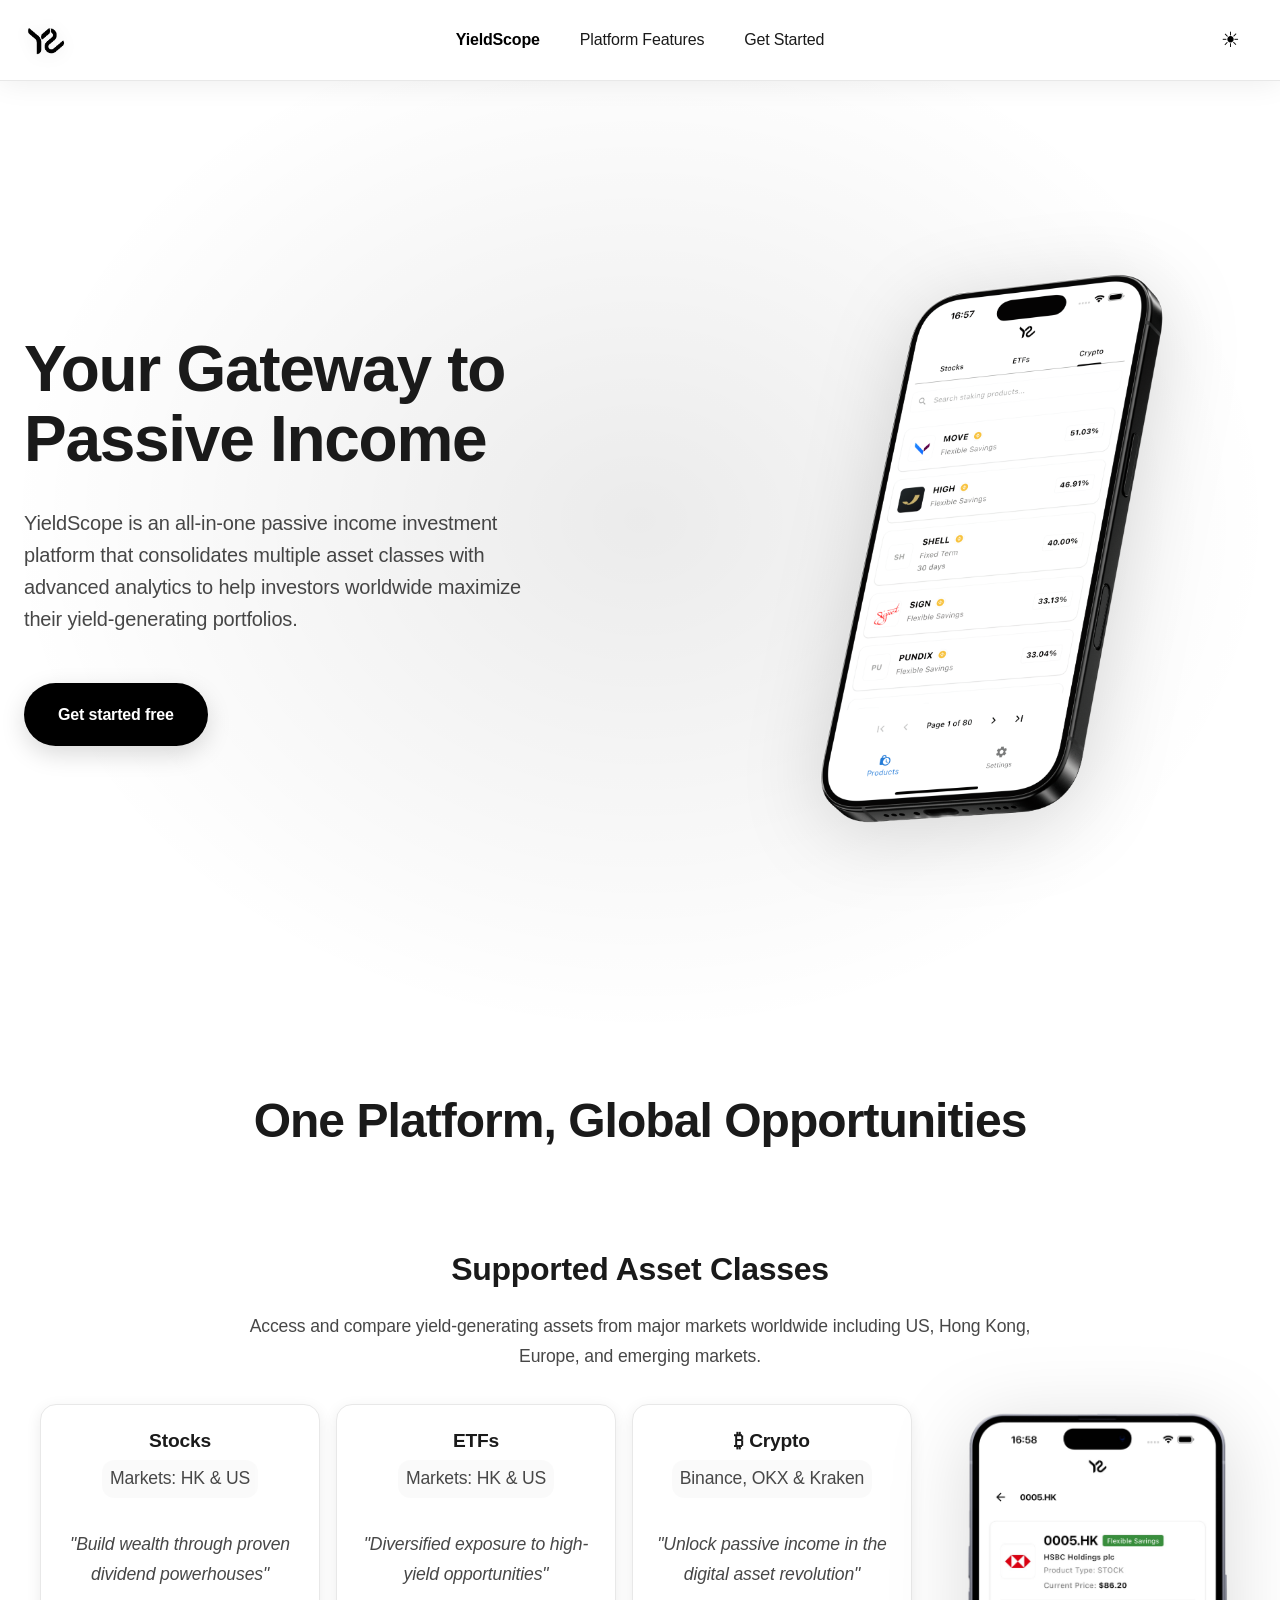
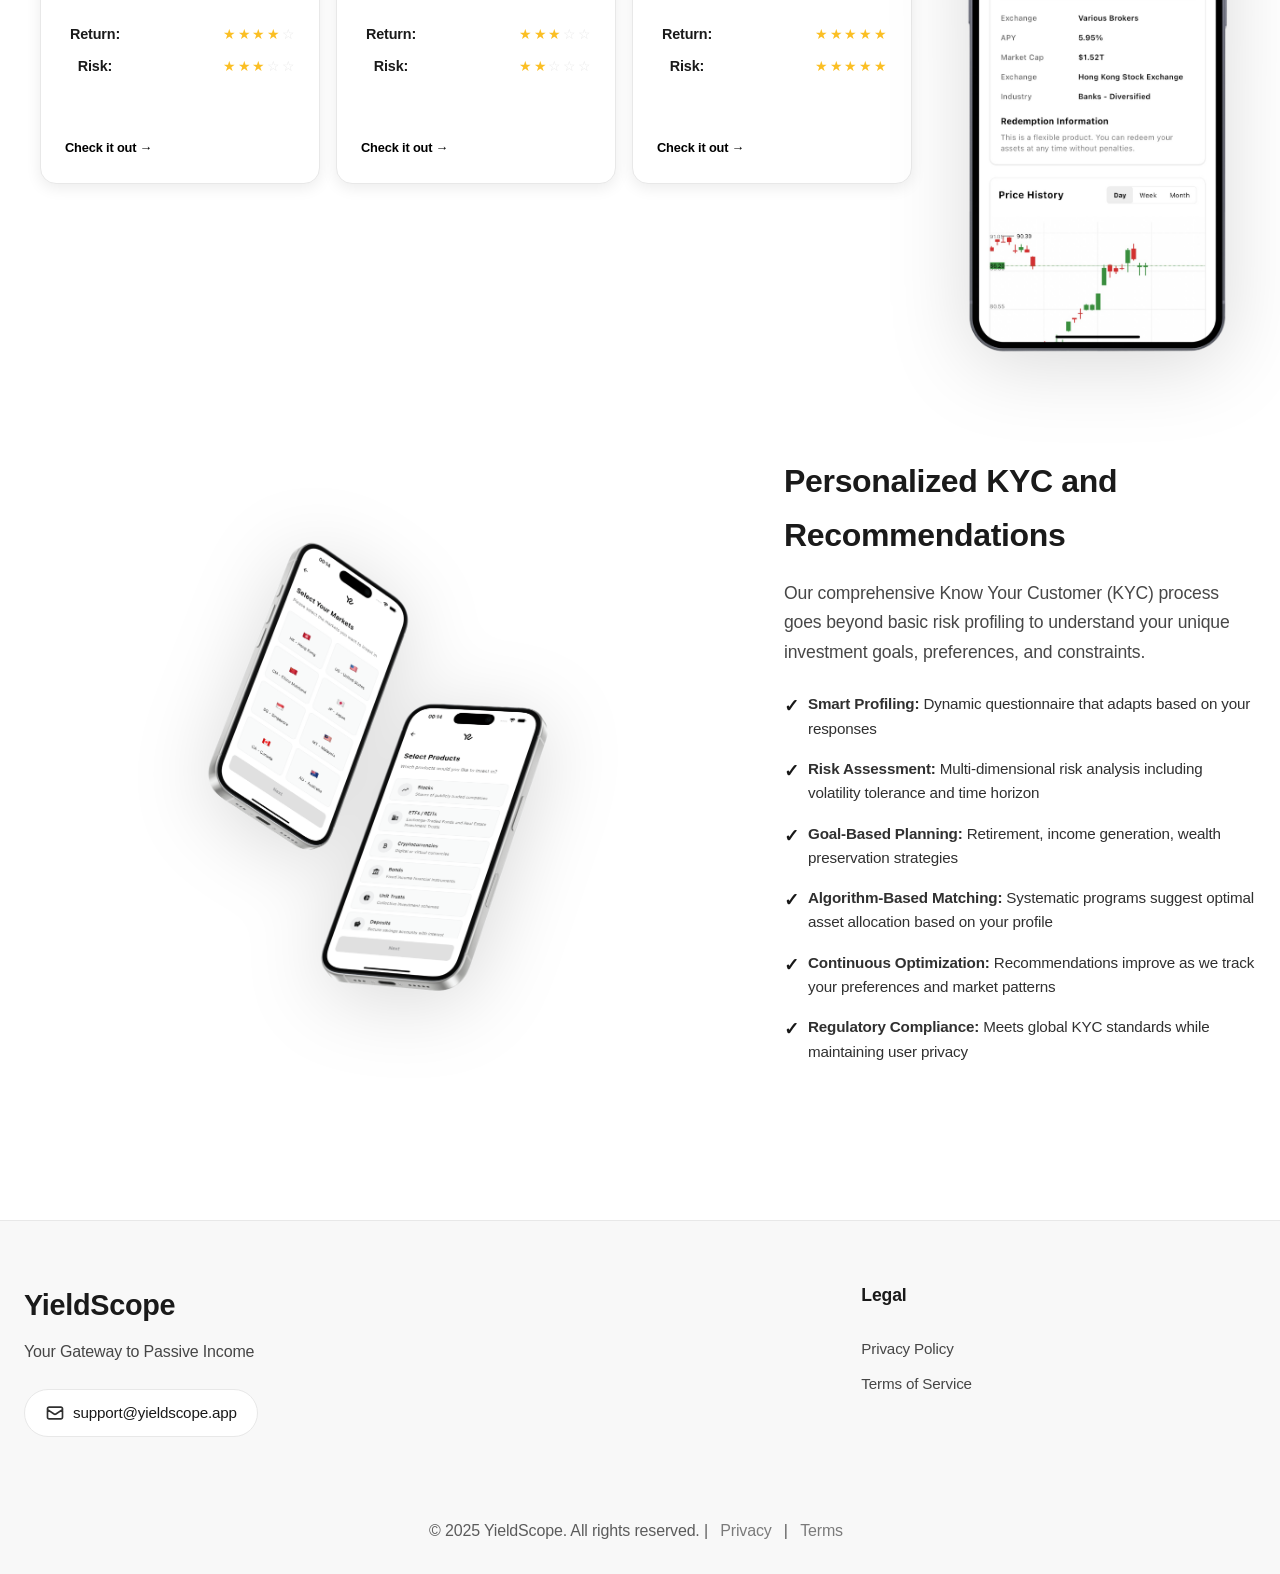
==== commit 77c7e410: "Add support email and terms and condition" ====
--- a/index.html
+++ b/index.html
@@ -6,7 +6,9 @@
     <meta name="description" content="YieldScope - Your Gateway to Passive Income. All-in-one platform for maximizing passive income through stocks, ETFs, crypto, bonds, and more.">
     <meta name="keywords" content="passive income, investment, stocks, ETFs, cryptocurrency, bonds, portfolio, yield, dividends">
     <title>YieldScope - Your Gateway to Passive Income</title>
+    <link rel="icon" type="image/x-icon" href="asset/ys_logo_light_mode.png">
     <link rel="stylesheet" href="styles.css">
+    <link rel="stylesheet" href="styles-legal.css">
 </head>
 <body>
     <!-- Navigation -->
@@ -201,6 +203,21 @@
                 <div class="footer-brand">
                     <h3>YieldScope</h3>
                     <p>Your Gateway to Passive Income</p>
+                    <div class="footer-contact">
+                        <div class="footer-email-wrapper">
+                            <svg class="email-icon" width="20" height="20" viewBox="0 0 24 24" fill="none" xmlns="http://www.w3.org/2000/svg">
+                                <path d="M3 8L10.89 13.26C11.2187 13.4793 11.6049 13.5963 12 13.5963C12.3951 13.5963 12.7813 13.4793 13.11 13.26L21 8M5 19H19C19.5304 19 20.0391 18.7893 20.4142 18.4142C20.7893 18.0391 21 17.5304 21 17V7C21 6.46957 20.7893 5.96086 20.4142 5.58579C20.0391 5.21071 19.5304 5 19 5H5C4.46957 5 3.96086 5.21071 3.58579 5.58579C3.21071 5.96086 3 6.46957 3 7V17C3 17.5304 3.21071 18.0391 3.58579 18.4142C3.96086 18.7893 4.46957 19 5 19Z" stroke="currentColor" stroke-width="2" stroke-linecap="round" stroke-linejoin="round"/>
+                            </svg>
+                            <a href="mailto:support@yieldscope.app" class="footer-email">support@yieldscope.app</a>
+                        </div>
+                    </div>
+                </div>
+                <div class="footer-links">
+                    <h4>Legal</h4>
+                    <ul>
+                        <li><a href="privacy.html">Privacy Policy</a></li>
+                        <li><a href="terms.html">Terms of Service</a></li>
+                    </ul>
                 </div>
                 <div class="footer-social" style="display: none;">
                     <a href="#" target="_blank" aria-label="Twitter" title="Twitter">Twitter</a>
@@ -210,11 +227,11 @@
                 </div>
             </div>
             <div class="footer-bottom">
-                <p>&copy; 2025 YieldScope. All rights reserved.</p>
+                <p>&copy; 2025 YieldScope. All rights reserved. | <a href="privacy.html">Privacy</a> | <a href="terms.html">Terms</a></p>
             </div>
         </div>
     </footer>
 
     <script src="script.js"></script>
 </body>
-</html> +</html> 
--- a/styles.css
+++ b/styles.css
@@ -9,15 +9,17 @@
     /* Light theme colors - Modern and stylish */
     --bg-color: #ffffff;
     --text-color: #1a1a1a;
+    --text-secondary: #666666;
     --nav-bg: rgba(255, 255, 255, 0.95);
     --card-bg: #ffffff;
     --border-color: #e8e8e8;
     --accent-color: #000000;
     --accent-hover: #333333;
     --section-bg: #fafafa;
+    --hover-bg: #f5f5f5;
     --stat-bg: linear-gradient(135deg, #f8f8f8 0%, #ffffff 100%);
-    --footer-bg: #000000;
-    --footer-text: #ffffff;
+    --footer-bg: #f8f8f8;
+    --footer-text: #1a1a1a;
     --shadow: rgba(0, 0, 0, 0.08);
     --shadow-lg: rgba(0, 0, 0, 0.15);
     --shadow-xl: rgba(0, 0, 0, 0.25);
@@ -28,15 +30,17 @@
     /* Dark theme colors - Modern and stylish */
     --bg-color: #0a0a0a;
     --text-color: #f5f5f5;
+    --text-secondary: #aaaaaa;
     --nav-bg: rgba(0, 0, 0, 0.95);
     --card-bg: #1a1a1a;
     --border-color: #2a2a2a;
     --accent-color: #ffffff;
     --accent-hover: #cccccc;
     --section-bg: #111111;
+    --hover-bg: #2a2a2a;
     --stat-bg: linear-gradient(135deg, #1a1a1a 0%, #2a2a2a 100%);
-    --footer-bg: #000000;
-    --footer-text: #ffffff;
+    --footer-bg: #0f0f0f;
+    --footer-text: #f5f5f5;
     --shadow: rgba(255, 255, 255, 0.05);
     --shadow-lg: rgba(255, 255, 255, 0.1);
     --shadow-xl: rgba(255, 255, 255, 0.15);
@@ -729,17 +733,18 @@
 
 /* Footer */
 .footer {
-    background: var(--bg-color);
-    color: var(--text-color);
+    background: var(--footer-bg);
+    color: var(--footer-text);
     padding: 60px 0 30px;
     transition: background-color 0.3s cubic-bezier(0.4, 0, 0.2, 1);
     border-top: 1px solid var(--border-color);
 }
 
 .footer-content {
-    display: flex;
-    justify-content: space-between;
-    align-items: center;
+    display: grid;
+    grid-template-columns: 2fr 1fr;
+    gap: 3rem;
+    margin-bottom: 2rem;
 }
 
 .footer-social {
@@ -762,7 +767,7 @@
 }
 
 .footer-brand h3 {
-    color: var(--text-color);
+    color: var(--footer-text);
     font-size: 1.8rem;
     margin-bottom: 0.5rem;
     font-weight: 600;
@@ -772,47 +777,101 @@
 .footer-brand p {
     opacity: 0.8;
     font-size: 1rem;
-    color: var(--text-color);
-}
+    color: var(--footer-text);
+}
+
+.footer-contact {
+    margin-top: 1.5rem;
+}
+
+.footer-email-wrapper {
+    display: inline-flex;
+    align-items: center;
+    gap: 0.5rem;
+    background: var(--card-bg);
+    padding: 0.625rem 1.25rem;
+    border-radius: 30px;
+    border: 1px solid var(--border-color);
+    margin-bottom: 1rem;
+    transition: all 0.3s ease;
+}
+
+.footer-email-wrapper:hover {
+    background: var(--hover-bg);
+    border-color: var(--accent-color);
+    transform: translateY(-2px);
+}
+
+.email-icon {
+    color: var(--footer-text);
+    opacity: 0.9;
+}
+
+.footer-email {
+    color: var(--footer-text);
+    text-decoration: none;
+    font-weight: 500;
+    font-size: 0.95rem;
+    transition: opacity 0.2s ease;
+}
+
+.footer-email:hover {
+    opacity: 0.9;
+}
+
 
 .footer-links {
     display: flex;
-    gap: 3rem;
+    flex-direction: column;
+    gap: 0.5rem;
+}
+
+.footer-links h4 {
+    font-size: 1.1rem;
+    margin-bottom: 1rem;
+    font-weight: 600;
+    color: var(--footer-text);
+}
+
+.footer-links ul {
+    list-style: none;
+    padding: 0;
+    margin: 0;
+}
+
+.footer-links li {
+    margin-bottom: 0.5rem;
 }
 
 .footer-links a {
-    color: var(--text-color);
+    color: var(--footer-text);
+    opacity: 0.8;
     text-decoration: none;
-    transition: all 0.3s cubic-bezier(0.4, 0, 0.2, 1);
-    font-weight: 500;
-    position: relative;
-}
-
-.footer-links a::after {
-    content: '';
-    position: absolute;
-    width: 0;
-    height: 2px;
-    bottom: -4px;
-    left: 0;
-    background: var(--accent-color);
-    transition: width 0.3s cubic-bezier(0.4, 0, 0.2, 1);
-}
-
-.footer-links a:hover::after {
-    width: 100%;
+    transition: opacity 0.2s ease;
+    font-size: 0.95rem;
 }
 
 .footer-links a:hover {
-    color: var(--accent-color);
-    transform: translateY(-2px);
+    opacity: 1;
 }
 
 .footer-bottom {
     text-align: center;
     padding-top: 2rem;
     opacity: 0.7;
-    color: var(--text-color);
+    color: var(--footer-text);
+}
+
+.footer-bottom a {
+    color: var(--footer-text);
+    opacity: 0.8;
+    transition: opacity 0.2s ease;
+    margin: 0 0.5rem;
+    text-decoration: none;
+}
+
+.footer-bottom a:hover {
+    opacity: 1;
 }
 
 .footer-download-buttons {
@@ -943,14 +1002,24 @@
     .footer-content {
         grid-template-columns: 1fr;
         gap: 2rem;
+    }
+    
+    .footer-brand {
         text-align: center;
-        flex-direction: column;
+    }
+    
+    .footer-contact {
+        text-align: center;
+    }
+    
+    .footer-email-wrapper {
+        margin: 0 auto 1rem;
+        font-size: 0.9rem;
+        padding: 0.5rem 1rem;
     }
     
     .footer-links {
-        flex-wrap: wrap;
-        justify-content: center;
-        gap: 2rem;
+        text-align: center;
     }
     
     .btn {
--- a/styles-legal.css
+++ b/styles-legal.css
@@ -0,0 +1,402 @@
+/* Legal Pages Styles */
+.legal-page {
+    padding: 100px 0 60px;
+    min-height: 100vh;
+    background: var(--bg-color);
+}
+
+.legal-content {
+    max-width: 800px;
+    margin: 0 auto;
+    background: var(--card-bg);
+    padding: 3rem;
+    border-radius: 16px;
+    border: 1px solid var(--border-color);
+    box-shadow: 0 4px 20px var(--shadow);
+}
+
+/* Optimize readability on all screens */
+.legal-content * {
+    -webkit-font-smoothing: antialiased;
+    -moz-osx-font-smoothing: grayscale;
+}
+
+/* Table of contents for better navigation on legal pages */
+.legal-toc {
+    background: var(--section-bg);
+    padding: 1.5rem;
+    border-radius: 12px;
+    margin-bottom: 2rem;
+    border: 1px solid var(--border-color);
+}
+
+.legal-toc h2 {
+    font-size: 1.2rem;
+    margin-bottom: 1rem;
+    color: var(--text-color);
+}
+
+.legal-toc ul {
+    list-style: none;
+    margin: 0;
+    padding: 0;
+}
+
+.legal-toc li {
+    margin-bottom: 0.5rem;
+}
+
+.legal-toc a {
+    color: var(--accent-color);
+    text-decoration: none;
+    font-size: 0.95rem;
+    transition: all 0.2s ease;
+}
+
+.legal-toc a:hover {
+    text-decoration: underline;
+    padding-left: 5px;
+}
+
+.legal-content h1 {
+    font-size: 2.5rem;
+    margin-bottom: 1rem;
+    color: var(--text-color);
+    font-weight: 700;
+}
+
+.legal-content .last-updated {
+    color: var(--text-secondary);
+    font-size: 0.9rem;
+    margin-bottom: 2rem;
+    padding-bottom: 2rem;
+    border-bottom: 1px solid var(--border-color);
+}
+
+.legal-content h2 {
+    font-size: 1.5rem;
+    margin-top: 2.5rem;
+    margin-bottom: 1rem;
+    color: var(--text-color);
+    font-weight: 600;
+}
+
+.legal-content h3 {
+    font-size: 1.2rem;
+    margin-top: 1.5rem;
+    margin-bottom: 0.75rem;
+    color: var(--text-color);
+    font-weight: 600;
+}
+
+.legal-content p {
+    margin-bottom: 1rem;
+    line-height: 1.7;
+    color: var(--text-secondary);
+}
+
+.legal-content ul {
+    margin-bottom: 1.5rem;
+    margin-left: 2rem;
+    list-style-type: none;
+}
+
+.legal-content li {
+    margin-bottom: 0.5rem;
+    color: var(--text-secondary);
+    position: relative;
+    padding-left: 1.5rem;
+}
+
+.legal-content li::before {
+    content: "•";
+    color: var(--accent-color);
+    font-weight: bold;
+    position: absolute;
+    left: 0;
+    top: 0;
+}
+
+.legal-content strong {
+    color: var(--text-color);
+    font-weight: 600;
+}
+
+.contact-info {
+    background: var(--section-bg);
+    padding: 1.5rem;
+    border-radius: 12px;
+    margin: 1.5rem 0;
+    border: 1px solid var(--border-color);
+}
+
+.contact-info p {
+    margin-bottom: 0.5rem;
+}
+
+.contact-info a {
+    color: var(--accent-color);
+    text-decoration: none;
+    font-weight: 500;
+    transition: all 0.2s ease;
+    display: inline-flex;
+    align-items: center;
+    gap: 0.25rem;
+}
+
+.contact-info a:hover {
+    text-decoration: underline;
+    transform: translateX(2px);
+}
+
+.legal-footer {
+    margin-top: 3rem;
+    display: flex;
+    gap: 1rem;
+    flex-wrap: wrap;
+}
+
+.legal-footer .btn {
+    flex: 1;
+    min-width: 150px;
+}
+
+/* Remove footer styles from this file - they belong in styles.css */
+
+/* Tablet responsiveness */
+@media (max-width: 1024px) {
+    .legal-content {
+        max-width: 90%;
+        padding: 2.5rem;
+    }
+    
+    .legal-content h1 {
+        font-size: 2.2rem;
+    }
+}
+
+/* Mobile responsiveness for legal pages */
+@media (max-width: 768px) {
+    .legal-page {
+        padding: 85px 0 30px;
+    }
+    
+    .legal-content {
+        padding: 1.25rem;
+        margin: 0;
+        border-radius: 0;
+        border-left: none;
+        border-right: none;
+        max-width: 100%;
+    }
+    
+    .legal-content h1 {
+        font-size: 2rem;
+        line-height: 1.2;
+        margin-bottom: 0.75rem;
+        font-weight: 700;
+    }
+    
+    .legal-content h2 {
+        font-size: 1.5rem;
+        margin-top: 2.5rem;
+        margin-bottom: 1.25rem;
+        font-weight: 700;
+        color: var(--text-color);
+        border-bottom: 2px solid var(--border-color);
+        padding-bottom: 0.5rem;
+    }
+    
+    .legal-content h3 {
+        font-size: 1.25rem;
+        margin-top: 1.75rem;
+        margin-bottom: 1rem;
+        font-weight: 600;
+    }
+    
+    .legal-content p {
+        font-size: 1.05rem;
+        line-height: 1.8;
+        margin-bottom: 1.25rem;
+        color: var(--text-secondary);
+    }
+    
+    .legal-content ul {
+        margin-left: 0;
+        margin-bottom: 1.75rem;
+        padding-left: 0;
+    }
+    
+    .legal-content li {
+        font-size: 1.05rem;
+        line-height: 1.75;
+        margin-bottom: 0.75rem;
+        color: var(--text-secondary);
+        padding-left: 1.75rem;
+    }
+    
+    .legal-content li::before {
+        font-size: 1.2rem;
+        top: -0.1rem;
+    }
+    
+    .legal-content strong {
+        font-weight: 700;
+        color: var(--text-color);
+    }
+    
+    .last-updated {
+        font-size: 0.95rem;
+        padding-bottom: 1.5rem;
+        margin-bottom: 1.5rem;
+    }
+    
+    .legal-toc {
+        margin-bottom: 2.5rem;
+        padding: 1.25rem;
+        background: var(--section-bg);
+    }
+    
+    .legal-toc h2 {
+        font-size: 1.25rem;
+        margin-top: 0;
+        border: none;
+        padding: 0;
+    }
+    
+    .legal-toc li {
+        font-size: 1rem;
+        margin-bottom: 0.5rem;
+    }
+    
+    .contact-info {
+        padding: 1.5rem;
+        font-size: 1rem;
+        margin: 2rem 0;
+    }
+    
+    .legal-footer {
+        flex-direction: column;
+        gap: 0.75rem;
+        margin-top: 2.5rem;
+    }
+    
+    .legal-footer .btn {
+        width: 100%;
+        padding: 1rem 1.5rem;
+        font-size: 1rem;
+    }
+}
+
+/* Small mobile devices */
+@media (max-width: 480px) {
+    .legal-content {
+        padding: 1rem;
+    }
+    
+    .legal-content h1 {
+        font-size: 1.75rem;
+    }
+    
+    .legal-content h2 {
+        font-size: 1.35rem;
+    }
+    
+    .legal-content h3 {
+        font-size: 1.15rem;
+    }
+    
+    .legal-content p {
+        font-size: 1rem;
+    }
+    
+    .legal-content li {
+        font-size: 1rem;
+    }
+    
+    .legal-content ul {
+        margin-left: 0;
+    }
+}
+
+/* Secondary button style for legal pages */
+.btn-secondary {
+    background: var(--card-bg);
+    color: var(--text-color);
+    border: 1px solid var(--border-color);
+    padding: 0.75rem 1.5rem;
+    border-radius: 12px;
+    text-decoration: none;
+    display: inline-flex;
+    align-items: center;
+    justify-content: center;
+    font-weight: 600;
+    transition: all 0.2s ease;
+}
+
+.btn-secondary:hover {
+    background: var(--hover-bg);
+    border-color: var(--accent-color);
+    transform: translateY(-2px);
+}
+
+[data-theme="dark"] .btn-secondary {
+    background: var(--card-bg);
+    border-color: var(--border-color);
+}
+
+[data-theme="dark"] .btn-secondary:hover {
+    background: #2a2a2a;
+    border-color: var(--accent-color);
+}
+
+/* Scroll to Top Button */
+.scroll-to-top {
+    position: fixed;
+    bottom: 2rem;
+    right: 2rem;
+    width: 48px;
+    height: 48px;
+    background: var(--accent-color);
+    color: var(--bg-color);
+    border: none;
+    border-radius: 50%;
+    display: flex;
+    align-items: center;
+    justify-content: center;
+    cursor: pointer;
+    opacity: 0;
+    visibility: hidden;
+    transition: all 0.3s ease;
+    z-index: 999;
+    box-shadow: 0 4px 12px var(--shadow-lg);
+}
+
+.scroll-to-top:hover {
+    transform: translateY(-3px);
+    box-shadow: 0 6px 20px var(--shadow-xl);
+}
+
+.scroll-to-top.show {
+    opacity: 1;
+    visibility: visible;
+}
+
+.scroll-to-top svg {
+    width: 24px;
+    height: 24px;
+}
+
+@media (max-width: 768px) {
+    .scroll-to-top {
+        bottom: 1.5rem;
+        right: 1.5rem;
+        width: 40px;
+        height: 40px;
+    }
+    
+    .scroll-to-top svg {
+        width: 20px;
+        height: 20px;
+    }
+}
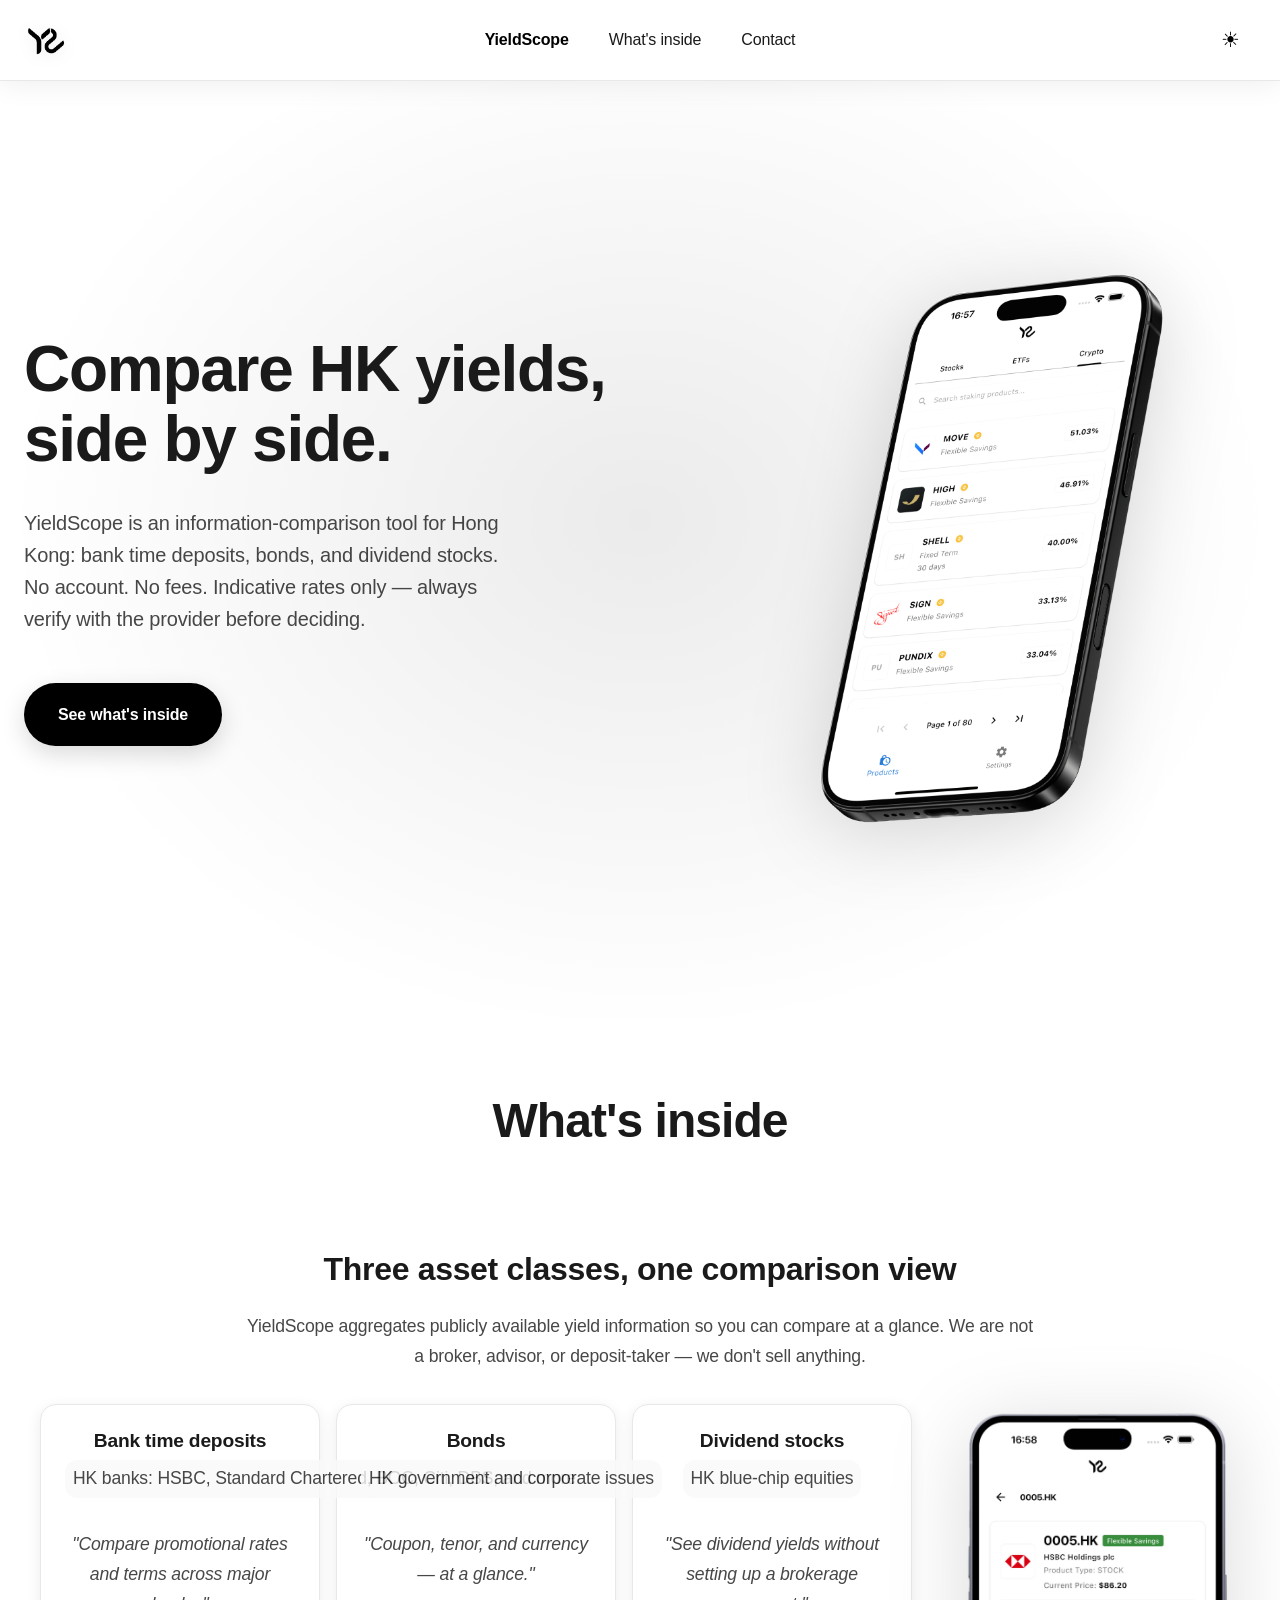
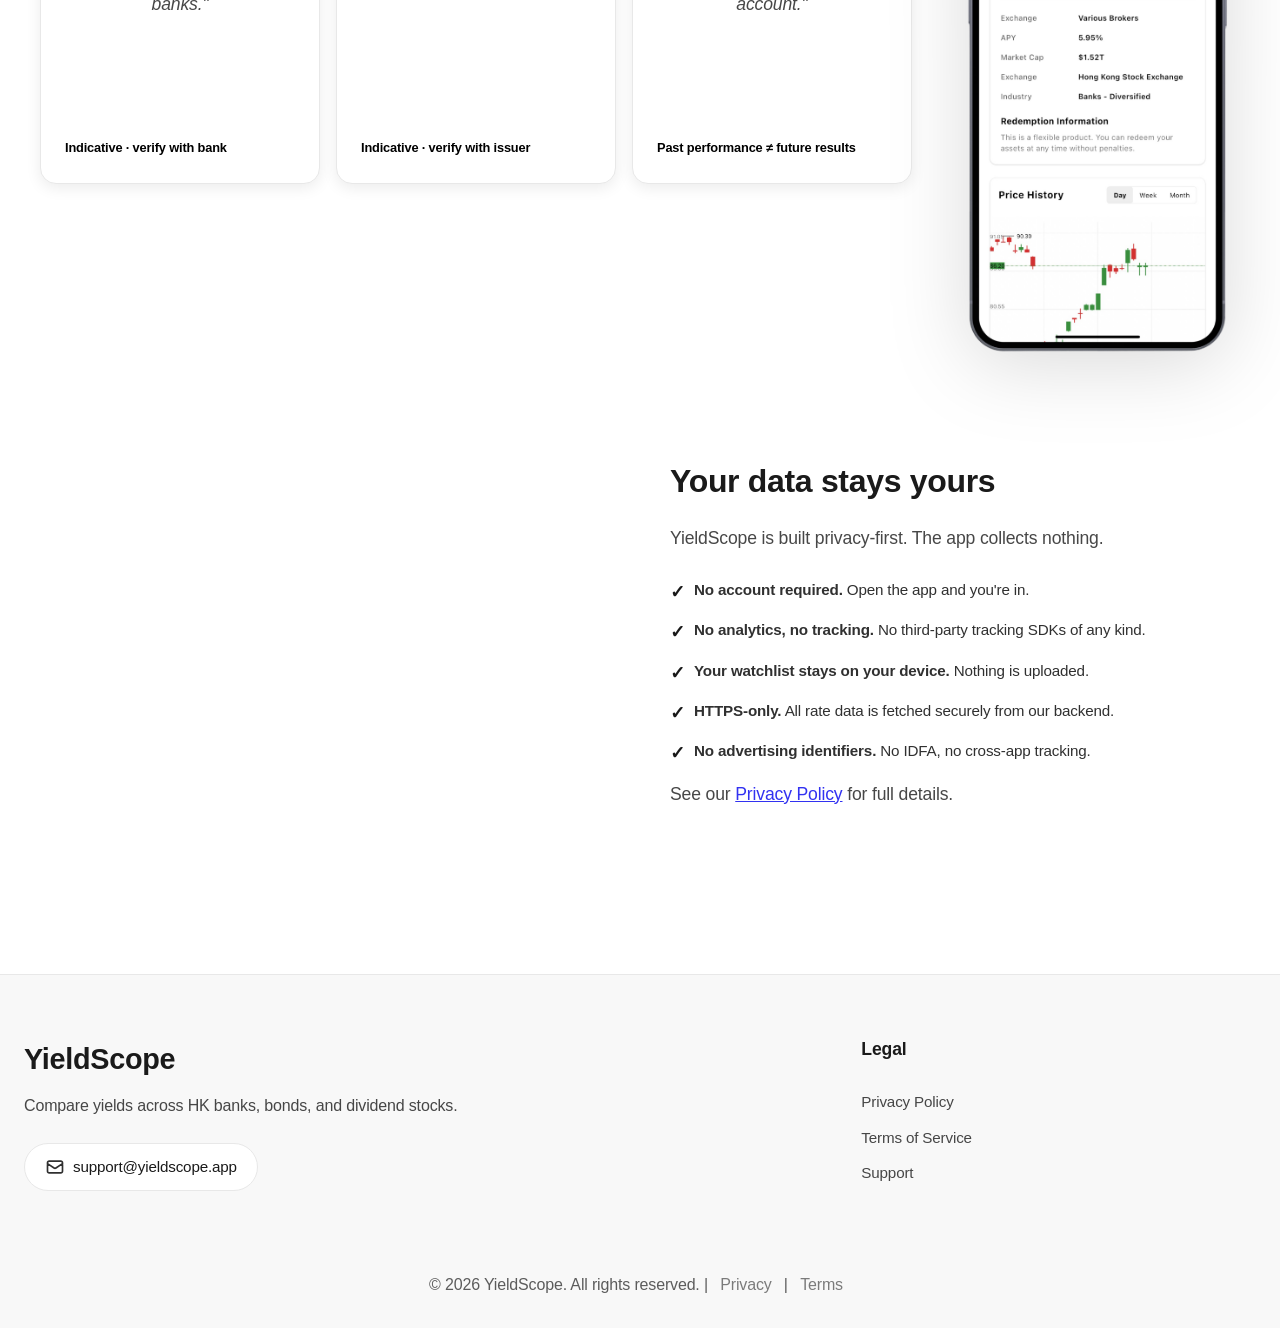
==== commit 304cf339: "docs(landing): rewrite index.html for actual app, remove platform/KYC/crypto framing Reviewer round " ====
--- a/index.html
+++ b/index.html
@@ -3,9 +3,9 @@
 <head>
     <meta charset="UTF-8">
     <meta name="viewport" content="width=device-width, initial-scale=1.0">
-    <meta name="description" content="YieldScope - Your Gateway to Passive Income. All-in-one platform for maximizing passive income through stocks, ETFs, crypto, bonds, and more.">
-    <meta name="keywords" content="passive income, investment, stocks, ETFs, cryptocurrency, bonds, portfolio, yield, dividends">
-    <title>YieldScope - Your Gateway to Passive Income</title>
+    <meta name="description" content="YieldScope — compare bank deposit rates, bond yields, and dividend stocks in Hong Kong. Side by side, in one app.">
+    <meta name="keywords" content="yield, deposit rate, bond, dividend, Hong Kong, HK, compare, fixed deposit">
+    <title>YieldScope — Compare HK Yields</title>
     <link rel="icon" type="image/x-icon" href="asset/ys_logo_light_mode.png">
     <link rel="stylesheet" href="styles.css">
     <link rel="stylesheet" href="styles-legal.css">
@@ -20,8 +20,8 @@
             </div>
             <ul class="nav-menu">
                 <li><a href="#home">YieldScope</a></li>
-                <li><a href="#product">Platform Features</a></li>
-                <li><a href="#footer">Get Started</a></li>
+                <li><a href="#product">What's inside</a></li>
+                <li><a href="#footer">Contact</a></li>
             </ul>
             <div class="theme-toggle">
                 <button id="theme-toggle-btn" class="theme-btn" aria-label="Toggle theme">
@@ -36,163 +36,91 @@
     <section id="home" class="hero">
         <div class="container">
             <div class="hero-content">
-                <h1>Your Gateway to Passive Income</h1>
-                <p>YieldScope is an all-in-one passive income investment platform that consolidates multiple asset classes with advanced analytics to help investors worldwide maximize their yield-generating portfolios.</p>
+                <h1>Compare HK yields, side by side.</h1>
+                <p>YieldScope is an information-comparison tool for Hong Kong: bank time deposits, bonds, and dividend stocks. No account. No fees. Indicative rates only — always verify with the provider before deciding.</p>
                 <div class="hero-buttons">
-                    <a href="https://yieldscope.app" target="_blank" class="btn btn-primary">
-                        Get started free
+                    <a href="#product" class="btn btn-primary">
+                        See what's inside
                     </a>
                 </div>
             </div>
             <div class="hero-image">
                 <div class="phone-mockup">
-                    <img src="asset/home_page_light_mode_with_frame_transparent.png" alt="YieldScope App on iPhone" class="phone-complete phone-light" id="phone-light">
-                    <img src="asset/home_page_dark_mode_transparent.png" alt="YieldScope App on iPhone" class="phone-complete phone-dark" id="phone-dark">
+                    <img src="asset/home_page_light_mode_with_frame_transparent.png" alt="YieldScope home screen" class="phone-complete phone-light" id="phone-light">
+                    <img src="asset/home_page_dark_mode_transparent.png" alt="YieldScope home screen — dark mode" class="phone-complete phone-dark" id="phone-dark">
                 </div>
             </div>
         </div>
     </section>
 
-    <!-- Product Overview Section -->
+    <!-- Product Overview -->
     <section id="product" class="product-overview">
         <div class="container">
             <div class="product-intro">
-                <h2>One Platform, Global Opportunities</h2>
+                <h2>What's inside</h2>
             </div>
 
-            <!-- Asset Classes -->
             <div class="product-section-full">
                 <div class="product-text-centered">
-                    <h3>Supported Asset Classes</h3>
-                    <p>Access and compare yield-generating assets from major markets worldwide including US, Hong Kong, Europe, and emerging markets.</p>
-                    
+                    <h3>Three asset classes, one comparison view</h3>
+                    <p>YieldScope aggregates publicly available yield information so you can compare at a glance. We are not a broker, advisor, or deposit-taker — we don't sell anything.</p>
+
                     <div class="asset-classes-layout">
                         <div class="cards-container">
                             <div class="asset-card">
-                                <h4>Stocks</h4>
+                                <h4>Bank time deposits</h4>
                                 <div class="asset-details">
-                                    <p class="markets">Markets: HK & US</p>
-                                    <p class="slogan">"Build wealth through proven dividend powerhouses"</p>
-                                    <div class="rating-container">
-                                        <div class="rating-row">
-                                            <span class="rating-label">Return:</span>
-                                            <div class="rating-stars">
-                                                <span class="star filled">★</span>
-                                                <span class="star filled">★</span>
-                                                <span class="star filled">★</span>
-                                                <span class="star filled">★</span>
-                                                <span class="star">☆</span>
-                                            </div>
-                                        </div>
-                                        <div class="rating-row">
-                                            <span class="rating-label">Risk:</span>
-                                            <div class="rating-stars">
-                                                <span class="star filled">★</span>
-                                                <span class="star filled">★</span>
-                                                <span class="star filled">★</span>
-                                                <span class="star">☆</span>
-                                                <span class="star">☆</span>
-                                            </div>
-                                        </div>
-                                    </div>
-                                    <a href="#home" class="check-out-link">Check it out →</a>
+                                    <p class="markets">HK banks: HSBC, Standard Chartered, BOC, Citi, DBS, and more</p>
+                                    <p class="slogan">"Compare promotional rates and terms across major banks."</p>
+                                    <a href="#footer" class="check-out-link">Indicative · verify with bank</a>
                                 </div>
                             </div>
-                            
+
                             <div class="asset-card">
-                                <h4>ETFs</h4>
+                                <h4>Bonds</h4>
                                 <div class="asset-details">
-                                    <p class="markets">Markets: HK & US</p>
-                                    <p class="slogan">"Diversified exposure to high-yield opportunities"</p>
-                                    <div class="rating-container">
-                                        <div class="rating-row">
-                                            <span class="rating-label">Return:</span>
-                                            <div class="rating-stars">
-                                                <span class="star filled">★</span>
-                                                <span class="star filled">★</span>
-                                                <span class="star filled">★</span>
-                                                <span class="star">☆</span>
-                                                <span class="star">☆</span>
-                                            </div>
-                                        </div>
-                                        <div class="rating-row">
-                                            <span class="rating-label">Risk:</span>
-                                            <div class="rating-stars">
-                                                <span class="star filled">★</span>
-                                                <span class="star filled">★</span>
-                                                <span class="star">☆</span>
-                                                <span class="star">☆</span>
-                                                <span class="star">☆</span>
-                                            </div>
-                                        </div>
-                                    </div>
-                                    <a href="#home" class="check-out-link">Check it out →</a>
+                                    <p class="markets">HK government and corporate issues</p>
+                                    <p class="slogan">"Coupon, tenor, and currency — at a glance."</p>
+                                    <a href="#footer" class="check-out-link">Indicative · verify with issuer</a>
                                 </div>
                             </div>
-                            
+
                             <div class="asset-card">
-                                <h4>₿ Crypto</h4>
+                                <h4>Dividend stocks</h4>
                                 <div class="asset-details">
-                                    <p class="markets">Binance, OKX & Kraken</p>
-                                    <p class="slogan">"Unlock passive income in the digital asset revolution"</p>
-                                    <div class="rating-container">
-                                        <div class="rating-row">
-                                            <span class="rating-label">Return:</span>
-                                            <div class="rating-stars">
-                                                <span class="star filled">★</span>
-                                                <span class="star filled">★</span>
-                                                <span class="star filled">★</span>
-                                                <span class="star filled">★</span>
-                                                <span class="star filled">★</span>
-                                            </div>
-                                        </div>
-                                        <div class="rating-row">
-                                            <span class="rating-label">Risk:</span>
-                                            <div class="rating-stars">
-                                                <span class="star filled">★</span>
-                                                <span class="star filled">★</span>
-                                                <span class="star filled">★</span>
-                                                <span class="star filled">★</span>
-                                                <span class="star filled">★</span>
-                                            </div>
-                                        </div>
-                                    </div>
-                                    <a href="#home" class="check-out-link">Check it out →</a>
+                                    <p class="markets">HK blue-chip equities</p>
+                                    <p class="slogan">"See dividend yields without setting up a brokerage account."</p>
+                                    <a href="#footer" class="check-out-link">Past performance ≠ future results</a>
                                 </div>
                             </div>
                         </div>
                         <div class="product-image">
                             <div class="phone-mockup phone-mockup-small">
-                                <img src="asset/pdp_light_mode_transparent_alternate.png" alt="YieldScope Product Detail - HSBC Holdings Light Mode" class="phone-complete phone-light" id="pdp-light">
-                                <img src="asset/pdp_dark_mode_transparent_alternate.png" alt="YieldScope Product Detail - JEPQ Dark Mode" class="phone-complete phone-dark" id="pdp-dark">
+                                <img src="asset/pdp_light_mode_transparent_alternate.png" alt="YieldScope product detail" class="phone-complete phone-light" id="pdp-light">
+                                <img src="asset/pdp_dark_mode_transparent_alternate.png" alt="YieldScope product detail — dark mode" class="phone-complete phone-dark" id="pdp-dark">
                             </div>
                         </div>
                     </div>
                 </div>
             </div>
 
-            <!-- Personalized KYC & Program Recommendations -->
+            <!-- Privacy-first -->
             <div class="product-section reverse">
                 <div class="product-text">
-                    <h3>Personalized KYC and Recommendations</h3>
-                    <p>Our comprehensive Know Your Customer (KYC) process goes beyond basic risk profiling to understand your unique investment goals, preferences, and constraints.</p>
+                    <h3>Your data stays yours</h3>
+                    <p>YieldScope is built privacy-first. The app collects nothing.</p>
                     <ul class="feature-list">
-                        <li><strong>Smart Profiling:</strong> Dynamic questionnaire that adapts based on your responses</li>
-                        <li><strong>Risk Assessment:</strong> Multi-dimensional risk analysis including volatility tolerance and time horizon</li>
-                        <li><strong>Goal-Based Planning:</strong> Retirement, income generation, wealth preservation strategies</li>
-                        <li><strong>Algorithm-Based Matching:</strong> Systematic programs suggest optimal asset allocation based on your profile</li>
-                        <li><strong>Continuous Optimization:</strong> Recommendations improve as we track your preferences and market patterns</li>
-                        <li><strong>Regulatory Compliance:</strong> Meets global KYC standards while maintaining user privacy</li>
+                        <li><strong>No account required.</strong> Open the app and you're in.</li>
+                        <li><strong>No analytics, no tracking.</strong> No third-party tracking SDKs of any kind.</li>
+                        <li><strong>Your watchlist stays on your device.</strong> Nothing is uploaded.</li>
+                        <li><strong>HTTPS-only.</strong> All rate data is fetched securely from our backend.</li>
+                        <li><strong>No advertising identifiers.</strong> No IDFA, no cross-app tracking.</li>
                     </ul>
-                </div>
-                <div class="product-image">
-                    <div class="phone-mockup phone-mockup-kyc">
-                        <img src="asset/kyc_light_mode_transparent.png" alt="YieldScope KYC Process - Market and Product Selection Light Mode" class="phone-complete phone-light" id="kyc-light">
-                        <img src="asset/kyc_dark_mode_transparent.png" alt="YieldScope KYC Process - Market and Product Selection Dark Mode" class="phone-complete phone-dark" id="kyc-dark">
-                    </div>
+                    <p>See our <a href="privacy.html">Privacy Policy</a> for full details.</p>
                 </div>
             </div>
 
+        </div>
     </section>
 
 
@@ -202,7 +130,7 @@
             <div class="footer-content">
                 <div class="footer-brand">
                     <h3>YieldScope</h3>
-                    <p>Your Gateway to Passive Income</p>
+                    <p>Compare yields across HK banks, bonds, and dividend stocks.</p>
                     <div class="footer-contact">
                         <div class="footer-email-wrapper">
                             <svg class="email-icon" width="20" height="20" viewBox="0 0 24 24" fill="none" xmlns="http://www.w3.org/2000/svg">
@@ -217,21 +145,16 @@
                     <ul>
                         <li><a href="privacy.html">Privacy Policy</a></li>
                         <li><a href="terms.html">Terms of Service</a></li>
+                        <li><a href="support.html">Support</a></li>
                     </ul>
-                </div>
-                <div class="footer-social" style="display: none;">
-                    <a href="#" target="_blank" aria-label="Twitter" title="Twitter">Twitter</a>
-                    <a href="#" target="_blank" aria-label="LinkedIn" title="LinkedIn">LinkedIn</a>
-                    <a href="#" target="_blank" aria-label="Instagram" title="Instagram">Instagram</a>
-                    <a href="#" target="_blank" aria-label="Facebook" title="Facebook">Facebook</a>
                 </div>
             </div>
             <div class="footer-bottom">
-                <p>&copy; 2025 YieldScope. All rights reserved. | <a href="privacy.html">Privacy</a> | <a href="terms.html">Terms</a></p>
+                <p>&copy; 2026 YieldScope. All rights reserved. | <a href="privacy.html">Privacy</a> | <a href="terms.html">Terms</a></p>
             </div>
         </div>
     </footer>
 
     <script src="script.js"></script>
 </body>
-</html> 
+</html>
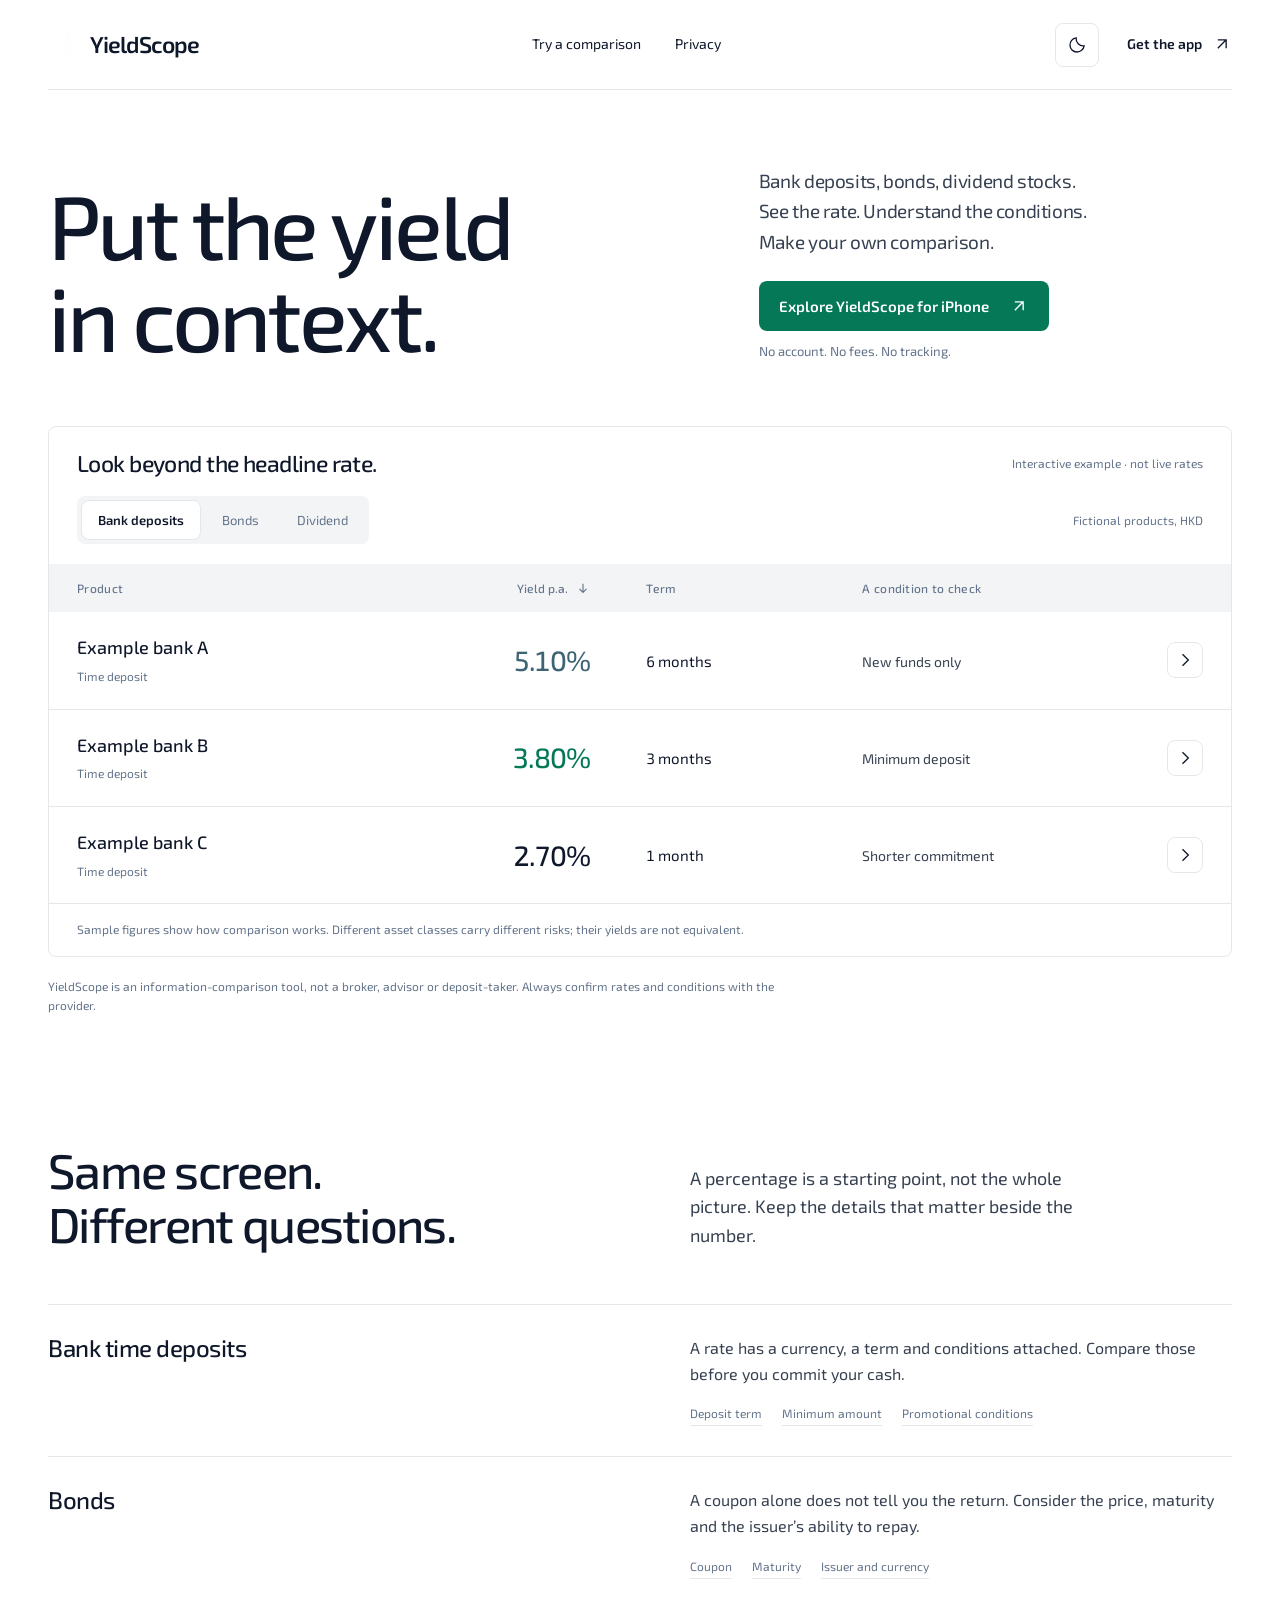
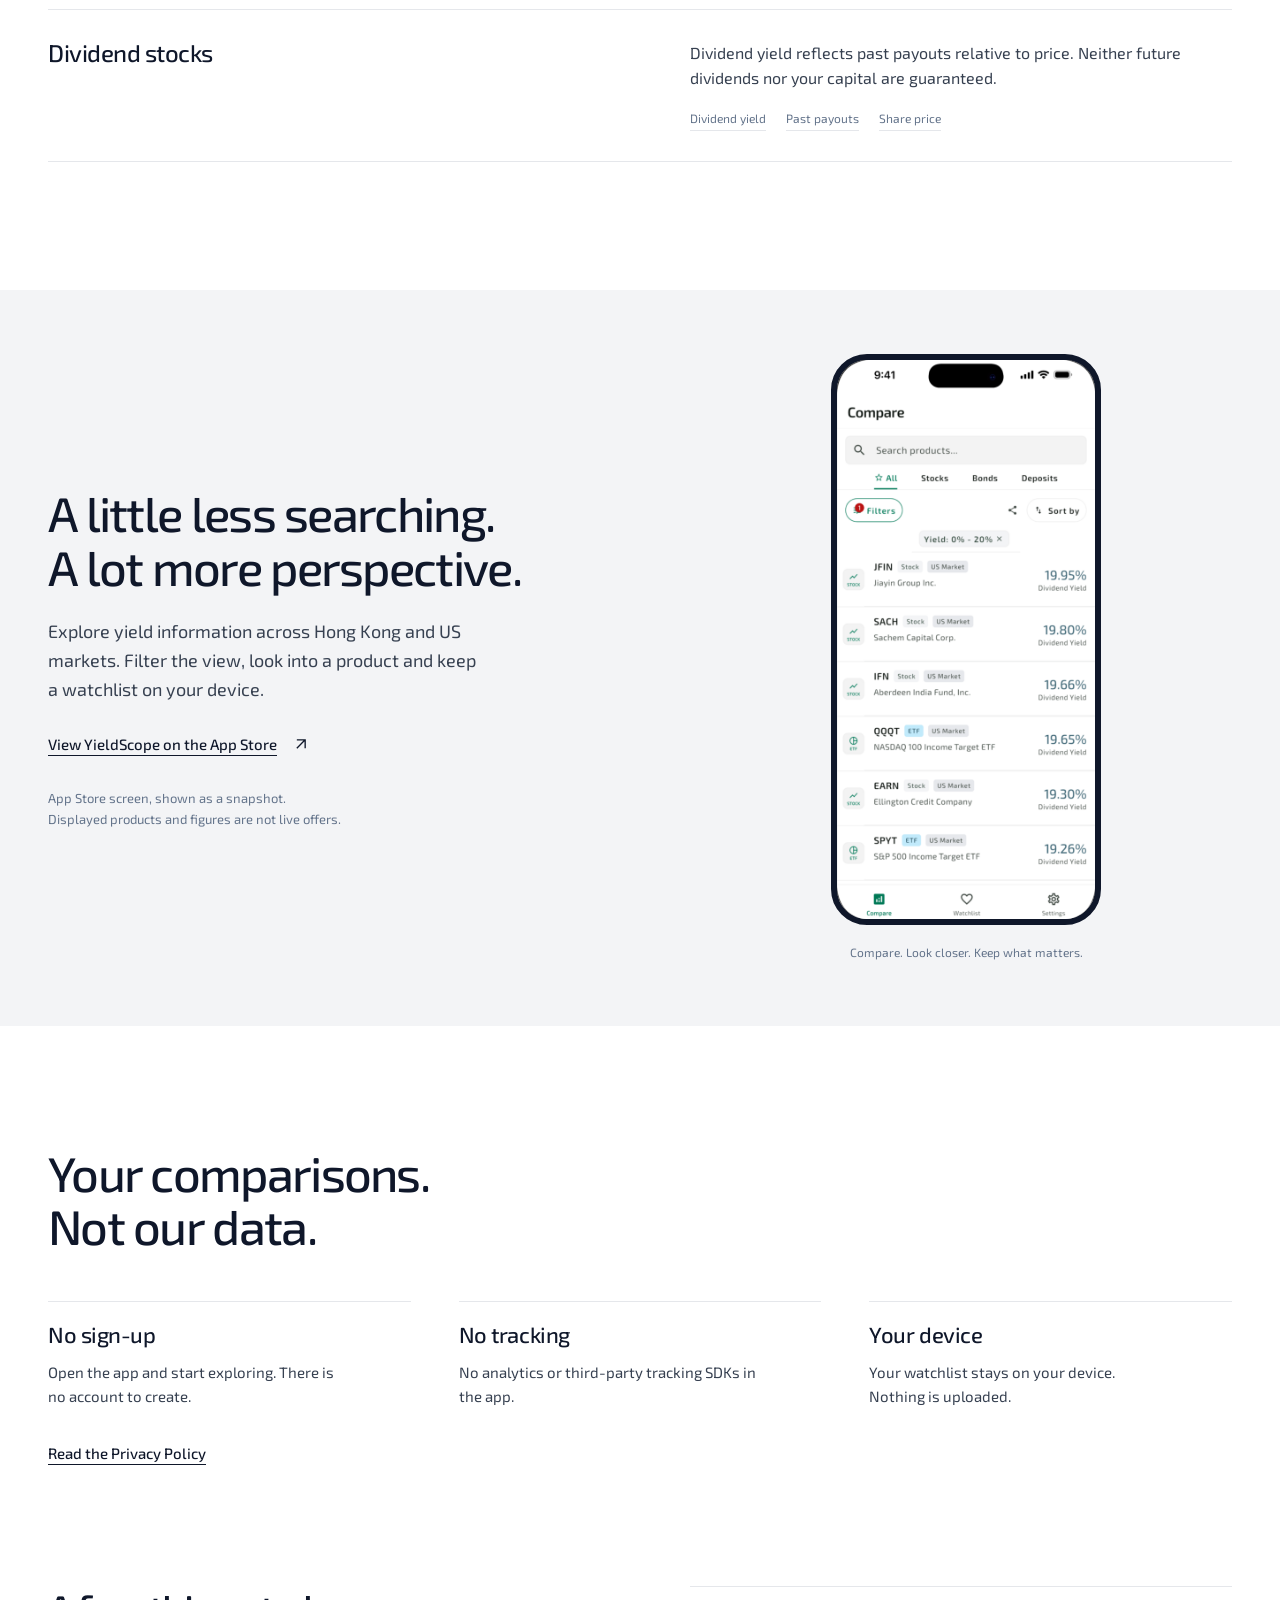
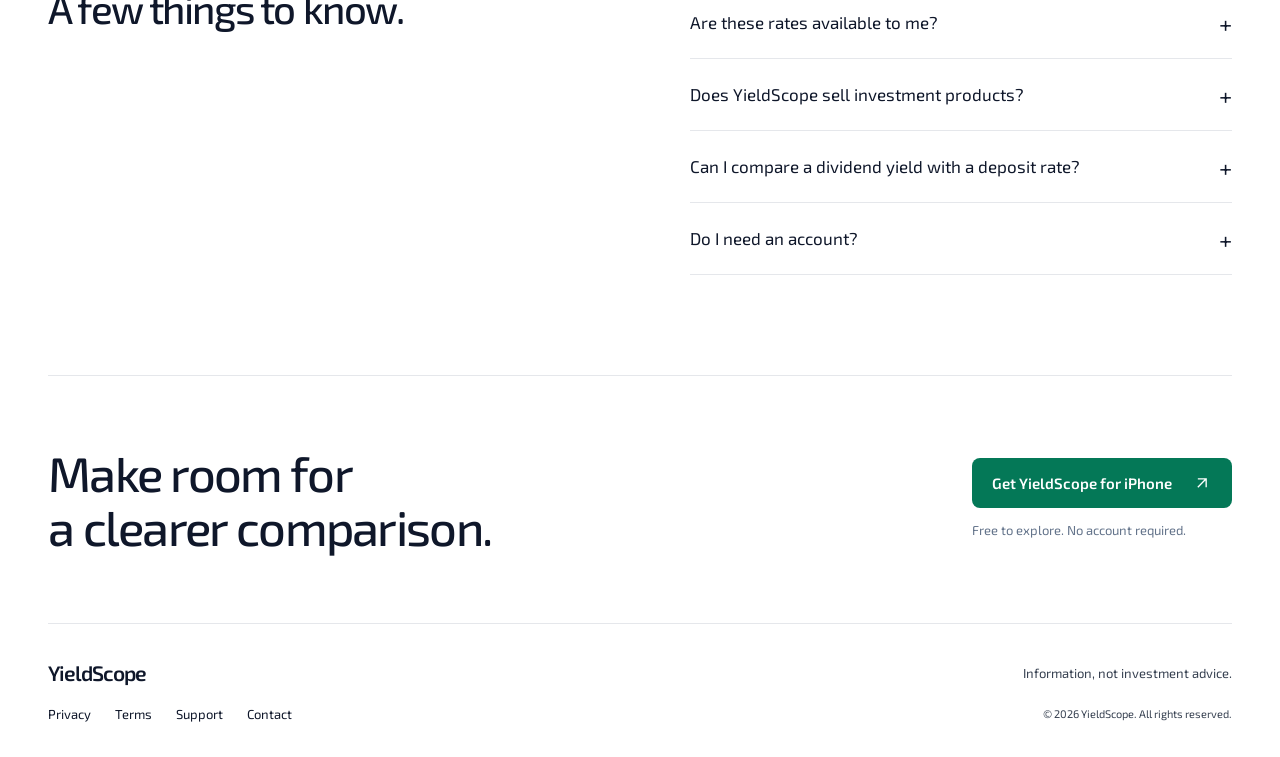
==== commit 82b271d3: "redesign: comparison-first homepage on app design language Replace the homepage with the compare-fir" ====
--- a/index.html
+++ b/index.html
@@ -1,160 +1,26 @@
-<!DOCTYPE html>
-<html lang="en">
+<!doctype html>
+<html lang="en" data-theme="light">
 <head>
-    <meta charset="UTF-8">
-    <meta name="viewport" content="width=device-width, initial-scale=1.0">
-    <meta name="description" content="YieldScope — compare bank deposit rates, bond yields, and dividend stocks in Hong Kong. Side by side, in one app.">
-    <meta name="keywords" content="yield, deposit rate, bond, dividend, Hong Kong, HK, compare, fixed deposit">
-    <title>YieldScope — Compare HK Yields</title>
-    <link rel="icon" type="image/x-icon" href="asset/ys_logo_light_mode.png">
-    <link rel="stylesheet" href="styles.css">
-    <link rel="stylesheet" href="styles-legal.css">
+<meta charset="utf-8"><meta name="viewport" content="width=device-width, initial-scale=1">
+<meta name="description" content="YieldScope — compare bank deposit rates, bond yields, and dividend stocks in Hong Kong. Side by side, in one app.">
+<meta name="keywords" content="yield, deposit rate, bond, dividend, Hong Kong, HK, compare, fixed deposit">
+<title>YieldScope — Compare HK Yields</title>
+<link rel="icon" type="image/x-icon" href="asset/ys_logo_light_mode.png"><link rel="preconnect" href="https://fonts.googleapis.com"><link rel="preconnect" href="https://fonts.gstatic.com" crossorigin>
+<link href="https://fonts.googleapis.com/css2?family=Exo+2:wght@400;500;600&display=swap" rel="stylesheet"><link rel="stylesheet" href="styles.css"><script src="script.js" defer></script>
 </head>
 <body>
-    <!-- Navigation -->
-    <nav class="navbar">
-        <div class="nav-container">
-            <div class="nav-logo">
-                <img src="asset/ys_logo_dark_mode.png" alt="YieldScope Logo" class="logo logo-light" id="logo-light">
-                <img src="asset/ys_logo_light_mode.png" alt="YieldScope Logo" class="logo logo-dark" id="logo-dark">
-            </div>
-            <ul class="nav-menu">
-                <li><a href="#home">YieldScope</a></li>
-                <li><a href="#product">What's inside</a></li>
-                <li><a href="#footer">Contact</a></li>
-            </ul>
-            <div class="theme-toggle">
-                <button id="theme-toggle-btn" class="theme-btn" aria-label="Toggle theme">
-                    <span class="sun-icon">☀</span>
-                    <span class="moon-icon">☾</span>
-                </button>
-            </div>
-        </div>
-    </nav>
-
-    <!-- Hero Section -->
-    <section id="home" class="hero">
-        <div class="container">
-            <div class="hero-content">
-                <h1>Compare HK yields, side by side.</h1>
-                <p>YieldScope is an information-comparison tool for Hong Kong: bank time deposits, bonds, and dividend stocks. No account. No fees. Indicative rates only — always verify with the provider before deciding.</p>
-                <div class="hero-buttons">
-                    <a href="#product" class="btn btn-primary">
-                        See what's inside
-                    </a>
-                </div>
-            </div>
-            <div class="hero-image">
-                <div class="phone-mockup">
-                    <img src="asset/home_page_light_mode_with_frame_transparent.png" alt="YieldScope home screen" class="phone-complete phone-light" id="phone-light">
-                    <img src="asset/home_page_dark_mode_transparent.png" alt="YieldScope home screen — dark mode" class="phone-complete phone-dark" id="phone-dark">
-                </div>
-            </div>
-        </div>
-    </section>
-
-    <!-- Product Overview -->
-    <section id="product" class="product-overview">
-        <div class="container">
-            <div class="product-intro">
-                <h2>What's inside</h2>
-            </div>
-
-            <div class="product-section-full">
-                <div class="product-text-centered">
-                    <h3>Three asset classes, one comparison view</h3>
-                    <p>YieldScope aggregates publicly available yield information so you can compare at a glance. We are not a broker, advisor, or deposit-taker — we don't sell anything.</p>
-
-                    <div class="asset-classes-layout">
-                        <div class="cards-container">
-                            <div class="asset-card">
-                                <h4>Bank time deposits</h4>
-                                <div class="asset-details">
-                                    <p class="markets">HK banks: HSBC, Standard Chartered, BOC, Citi, DBS, and more</p>
-                                    <p class="slogan">"Compare promotional rates and terms across major banks."</p>
-                                    <a href="#footer" class="check-out-link">Indicative · verify with bank</a>
-                                </div>
-                            </div>
-
-                            <div class="asset-card">
-                                <h4>Bonds</h4>
-                                <div class="asset-details">
-                                    <p class="markets">HK government and corporate issues</p>
-                                    <p class="slogan">"Coupon, tenor, and currency — at a glance."</p>
-                                    <a href="#footer" class="check-out-link">Indicative · verify with issuer</a>
-                                </div>
-                            </div>
-
-                            <div class="asset-card">
-                                <h4>Dividend stocks</h4>
-                                <div class="asset-details">
-                                    <p class="markets">HK blue-chip equities</p>
-                                    <p class="slogan">"See dividend yields without setting up a brokerage account."</p>
-                                    <a href="#footer" class="check-out-link">Past performance ≠ future results</a>
-                                </div>
-                            </div>
-                        </div>
-                        <div class="product-image">
-                            <div class="phone-mockup phone-mockup-small">
-                                <img src="asset/pdp_light_mode_transparent_alternate.png" alt="YieldScope product detail" class="phone-complete phone-light" id="pdp-light">
-                                <img src="asset/pdp_dark_mode_transparent_alternate.png" alt="YieldScope product detail — dark mode" class="phone-complete phone-dark" id="pdp-dark">
-                            </div>
-                        </div>
-                    </div>
-                </div>
-            </div>
-
-            <!-- Privacy-first -->
-            <div class="product-section reverse">
-                <div class="product-text">
-                    <h3>Your data stays yours</h3>
-                    <p>YieldScope is built privacy-first. The app collects nothing.</p>
-                    <ul class="feature-list">
-                        <li><strong>No account required.</strong> Open the app and you're in.</li>
-                        <li><strong>No analytics, no tracking.</strong> No third-party tracking SDKs of any kind.</li>
-                        <li><strong>Your watchlist stays on your device.</strong> Nothing is uploaded.</li>
-                        <li><strong>HTTPS-only.</strong> All rate data is fetched securely from our backend.</li>
-                        <li><strong>No advertising identifiers.</strong> No IDFA, no cross-app tracking.</li>
-                    </ul>
-                    <p>See our <a href="privacy.html">Privacy Policy</a> for full details.</p>
-                </div>
-            </div>
-
-        </div>
-    </section>
-
-
-    <!-- Footer -->
-    <footer id="footer" class="footer">
-        <div class="container">
-            <div class="footer-content">
-                <div class="footer-brand">
-                    <h3>YieldScope</h3>
-                    <p>Compare yields across HK banks, bonds, and dividend stocks.</p>
-                    <div class="footer-contact">
-                        <div class="footer-email-wrapper">
-                            <svg class="email-icon" width="20" height="20" viewBox="0 0 24 24" fill="none" xmlns="http://www.w3.org/2000/svg">
-                                <path d="M3 8L10.89 13.26C11.2187 13.4793 11.6049 13.5963 12 13.5963C12.3951 13.5963 12.7813 13.4793 13.11 13.26L21 8M5 19H19C19.5304 19 20.0391 18.7893 20.4142 18.4142C20.7893 18.0391 21 17.5304 21 17V7C21 6.46957 20.7893 5.96086 20.4142 5.58579C20.0391 5.21071 19.5304 5 19 5H5C4.46957 5 3.96086 5.21071 3.58579 5.58579C3.21071 5.96086 3 6.46957 3 7V17C3 17.5304 3.21071 18.0391 3.58579 18.4142C3.96086 18.7893 4.46957 19 5 19Z" stroke="currentColor" stroke-width="2" stroke-linecap="round" stroke-linejoin="round"/>
-                            </svg>
-                            <a href="mailto:support@yieldscope.app" class="footer-email">support@yieldscope.app</a>
-                        </div>
-                    </div>
-                </div>
-                <div class="footer-links">
-                    <h4>Legal</h4>
-                    <ul>
-                        <li><a href="privacy.html">Privacy Policy</a></li>
-                        <li><a href="terms.html">Terms of Service</a></li>
-                        <li><a href="support.html">Support</a></li>
-                    </ul>
-                </div>
-            </div>
-            <div class="footer-bottom">
-                <p>&copy; 2026 YieldScope. All rights reserved. | <a href="privacy.html">Privacy</a> | <a href="terms.html">Terms</a></p>
-            </div>
-        </div>
-    </footer>
-
-    <script src="script.js"></script>
-</body>
-</html>
+<a class="skip" href="#main">Skip to content</a>
+<header class="site-header wrap"><a class="brand" href="#main" aria-label="YieldScope home"><img src="asset/logo-light.png" alt="" width="34" height="34"><span>YieldScope</span></a><nav class="main-nav" aria-label="Main navigation"><a href="#explore">Try a comparison</a><a href="#privacy">Privacy</a></nav><div class="header-actions"><button class="icon-button" id="theme" aria-label="Switch to dark mode" title="Switch to dark mode"><svg class="moon" viewBox="0 0 24 24" fill="none" stroke="currentColor" stroke-width="1.6" aria-hidden="true"><path d="M20.5 13A8.5 8.5 0 0 1 11 3.5 8.5 8.5 0 1 0 20.5 13Z"/></svg><svg class="sun" viewBox="0 0 24 24" fill="none" stroke="currentColor" stroke-width="1.6" aria-hidden="true"><circle cx="12" cy="12" r="4"/><path d="M12 2v2m0 16v2M2 12h2m16 0h2M5 5l1.5 1.5m11 11L19 19M5 19l1.5-1.5m11-11L19 5"/></svg></button><a class="header-download" href="https://apps.apple.com/hk/app/id6764265537">Get the app<svg viewBox="0 0 24 24" fill="none" stroke="currentColor" stroke-width="1.6" aria-hidden="true"><path d="M7 17 17 7M7 7h10v10"/></svg></a></div></header>
+<main id="main">
+<section class="hero wrap" id="home" aria-labelledby="hero-heading"><div class="hero-title"><h1 id="hero-heading">Put the yield<br>in context.</h1><div class="hero-copy"><p>Bank deposits, bonds, dividend stocks.<br>See the rate. Understand the conditions.<br>Make your own comparison.</p><a class="button primary" href="https://apps.apple.com/hk/app/id6764265537">Explore YieldScope for iPhone<svg viewBox="0 0 24 24" fill="none" stroke="currentColor" stroke-width="1.6" aria-hidden="true"><path d="M7 17 17 7M7 7h10v10"/></svg></a><p class="small">No account. No fees. No tracking.</p></div></div>
+<div class="comparison" id="explore"><div class="comparison-heading"><h2>Look beyond the headline rate.</h2><span class="demo-label">Interactive example · not live rates</span></div><div class="table-tools"><div class="filters" role="group" aria-label="Choose an asset class"><button type="button" data-category="deposits" aria-pressed="true">Bank deposits</button><button type="button" data-category="bonds" aria-pressed="false">Bonds</button><button type="button" data-category="stocks" aria-pressed="false">Dividend</button></div><span class="market-note">Fictional products, HKD</span></div>
+<table><caption class="sr-only">Fictional products for demonstrating the comparison. Select a product to read its conditions. These are not current offers.</caption><thead><tr><th scope="col">Product</th><th scope="col" aria-sort="descending" id="yield-heading"><button id="sort" aria-label="Sort yield from lowest to highest">Yield p.a.<svg viewBox="0 0 16 16" fill="none" stroke="currentColor" stroke-width="1.3" aria-hidden="true"><path d="M8 3v10m-4-4 4 4 4-4"/></svg></button></th><th scope="col" class="term-column">Term</th><th scope="col" class="condition-column">A condition to check</th><th scope="col"><span class="sr-only">Product details</span></th></tr></thead><tbody id="products"></tbody></table>
+<div class="product-detail" id="product-detail" role="status" aria-live="polite"></div><p class="example-note">Sample figures show how comparison works. Different asset classes carry different risks; their yields are not equivalent.</p></div>
+<p class="provider-note">YieldScope is an information-comparison tool, not a broker, advisor or deposit-taker. Always confirm rates and conditions with the provider.</p></section>
+<section class="context wrap" id="product" aria-labelledby="context-heading"><div class="section-intro"><h2 id="context-heading">Same screen.<br>Different questions.</h2><p>A percentage is a starting point, not the whole picture. Keep the details that matter beside the number.</p></div><div class="asset-stories"><article><h3>Bank time deposits</h3><div><p>A rate has a currency, a term and conditions attached. Compare those before you commit your cash.</p><ul><li>Deposit term</li><li>Minimum amount</li><li>Promotional conditions</li></ul></div></article><article><h3>Bonds</h3><div><p>A coupon alone does not tell you the return. Consider the price, maturity and the issuer’s ability to repay.</p><ul><li>Coupon</li><li>Maturity</li><li>Issuer and currency</li></ul></div></article><article><h3>Dividend stocks</h3><div><p>Dividend yield reflects past payouts relative to price. Neither future dividends nor your capital are guaranteed.</p><ul><li>Dividend yield</li><li>Past payouts</li><li>Share price</li></ul></div></article></div></section>
+<section class="app-section"><div class="wrap app-layout"><div class="app-copy"><h2>A little less searching.<br>A lot more perspective.</h2><p>Explore yield information across Hong Kong and US markets. Filter the view, look into a product and keep a watchlist on your device.</p><a class="text-link" href="https://apps.apple.com/hk/app/id6764265537">View YieldScope on the App Store<svg viewBox="0 0 24 24" fill="none" stroke="currentColor" stroke-width="1.6" aria-hidden="true"><path d="M7 17 17 7M7 7h10v10"/></svg></a><p class="small screenshot-note">App Store screen, shown as a snapshot.<br>Displayed products and figures are not live offers.</p></div><figure class="screen-stage"><img class="app-screen" src="asset/home-screen.png" alt="YieldScope comparison screen with product search, asset filters and yield information" width="584" height="1264" loading="lazy"><figcaption>Compare. Look closer. Keep what matters.</figcaption></figure></div></section>
+<section class="privacy wrap" id="privacy"><h2>Your comparisons.<br>Not our data.</h2><div class="privacy-facts"><article><h3>No sign-up</h3><p>Open the app and start exploring. There is no account to create.</p></article><article><h3>No tracking</h3><p>No analytics or third-party tracking SDKs in the app.</p></article><article><h3>Your device</h3><p>Your watchlist stays on your device. Nothing is uploaded.</p></article></div><a class="text-link" href="privacy.html">Read the Privacy Policy</a></section>
+<section class="faq wrap"><h2>A few things to know.</h2><div><details><summary>Are these rates available to me?</summary><p>Rates in YieldScope are indicative. Eligibility, minimum amounts, currencies and terms vary by provider. Confirm the current offer directly before making a decision. The interactive examples on this page are fictional.</p></details><details><summary>Does YieldScope sell investment products?</summary><p>No. YieldScope is an information-comparison tool. It is not a broker, financial advisor or deposit-taker and does not execute transactions.</p></details><details><summary>Can I compare a dividend yield with a deposit rate?</summary><p>You can view both, but they mean different things. A dividend may change and a share price can fall. A deposit rate is subject to its own conditions. Similar percentages do not mean similar risks.</p></details><details><summary>Do I need an account?</summary><p>No account or sign-up is required. Your watchlist is stored locally on your device.</p></details></div></section>
+<section class="closing wrap"><h2>Make room for<br>a clearer comparison.</h2><div><a class="button primary" href="https://apps.apple.com/hk/app/id6764265537">Get YieldScope for iPhone<svg viewBox="0 0 24 24" fill="none" stroke="currentColor" stroke-width="1.6" aria-hidden="true"><path d="M7 17 17 7M7 7h10v10"/></svg></a><p class="small">Free to explore. No account required.</p></div></section>
+</main><footer class="wrap footer" id="footer"><a class="brand" href="#main">YieldScope</a><p>Information, not investment advice.</p><nav aria-label="Footer"><a href="privacy.html">Privacy</a><a href="terms.html">Terms</a><a href="support.html">Support</a><a href="mailto:support@yieldscope.app">Contact</a></nav><p class="copyright">© 2026 YieldScope. All rights reserved.</p></footer>
+</body></html>
--- a/styles.css
+++ b/styles.css
@@ -1,2471 +1,6 @@
-/* Reset and Base Styles */
-* {
-    margin: 0;
-    padding: 0;
-    box-sizing: border-box;
-}
-
-:root {
-    /* Light theme colors - Modern and stylish */
-    --bg-color: #ffffff;
-    --text-color: #1a1a1a;
-    --text-secondary: #666666;
-    --nav-bg: rgba(255, 255, 255, 0.95);
-    --card-bg: #ffffff;
-    --border-color: #e8e8e8;
-    --accent-color: #000000;
-    --accent-hover: #333333;
-    --section-bg: #fafafa;
-    --hover-bg: #f5f5f5;
-    --stat-bg: linear-gradient(135deg, #f8f8f8 0%, #ffffff 100%);
-    --footer-bg: #f8f8f8;
-    --footer-text: #1a1a1a;
-    --shadow: rgba(0, 0, 0, 0.08);
-    --shadow-lg: rgba(0, 0, 0, 0.15);
-    --shadow-xl: rgba(0, 0, 0, 0.25);
-    --backdrop-blur: blur(20px);
-}
-
-[data-theme="dark"] {
-    /* Dark theme colors - Modern and stylish */
-    --bg-color: #0a0a0a;
-    --text-color: #f5f5f5;
-    --text-secondary: #aaaaaa;
-    --nav-bg: rgba(0, 0, 0, 0.95);
-    --card-bg: #1a1a1a;
-    --border-color: #2a2a2a;
-    --accent-color: #ffffff;
-    --accent-hover: #cccccc;
-    --section-bg: #111111;
-    --hover-bg: #2a2a2a;
-    --stat-bg: linear-gradient(135deg, #1a1a1a 0%, #2a2a2a 100%);
-    --footer-bg: #0f0f0f;
-    --footer-text: #f5f5f5;
-    --shadow: rgba(255, 255, 255, 0.05);
-    --shadow-lg: rgba(255, 255, 255, 0.1);
-    --shadow-xl: rgba(255, 255, 255, 0.15);
-    --backdrop-blur: blur(20px);
-}
-
-body {
-    font-family: -apple-system, BlinkMacSystemFont, 'Segoe UI', Roboto, Oxygen, Ubuntu, Cantarell, sans-serif;
-    line-height: 1.7;
-    color: var(--text-color);
-    background-color: var(--bg-color);
-    transition: all 0.3s cubic-bezier(0.4, 0, 0.2, 1);
-    font-weight: 400;
-    letter-spacing: -0.01em;
-}
-
-.container {
-    max-width: 1400px;
-    margin: 0 auto;
-    padding: 0 24px;
-}
-
-/* Navigation */
-.navbar {
-    background: var(--nav-bg);
-    backdrop-filter: var(--backdrop-blur);
-    -webkit-backdrop-filter: var(--backdrop-blur);
-    box-shadow: 0 1px 30px var(--shadow);
-    position: fixed;
-    top: 0;
-    left: 0;
-    right: 0;
-    width: 100%;
-    z-index: 1000;
-    transition: all 0.3s cubic-bezier(0.4, 0, 0.2, 1);
-    border-bottom: 1px solid var(--border-color);
-}
-
-.nav-container {
-    max-width: 1400px;
-    margin: 0 auto;
-    padding: 0 24px;
-    display: flex;
-    justify-content: space-between;
-    align-items: center;
-    height: 80px;
-    position: relative;
-}
-
-/* Logo Styles */
-.nav-logo {
-    position: relative;
-    height: 45px;
-    width: 140px;
-    display: flex;
-    align-items: center;
-    flex-shrink: 0;
-}
-
-.logo {
-    height: 45px;
-    width: auto;
-    position: absolute;
-    top: 0;
-    left: 0;
-    transition: opacity 0.4s cubic-bezier(0.4, 0, 0.2, 1);
-    filter: drop-shadow(0 2px 8px var(--shadow));
-}
-
-.logo-light {
-    opacity: 0;
-}
-
-.logo-dark {
-    opacity: 1;
-}
-
-[data-theme="dark"] .logo-light {
-    opacity: 1;
-}
-
-[data-theme="dark"] .logo-dark {
-    opacity: 0;
-}
-
-/* Theme Toggle */
-.theme-toggle {
-    display: flex;
-    align-items: center;
-    flex-shrink: 0;
-    width: 140px;
-    justify-content: flex-end;
-}
-
-.theme-btn {
-    background: transparent;
-    border: none;
-    border-radius: 50px;
-    padding: 12px;
-    cursor: pointer;
-    display: flex;
-    align-items: center;
-    justify-content: center;
-    transition: all 0.3s cubic-bezier(0.4, 0, 0.2, 1);
-    position: relative;
-    overflow: hidden;
-    width: 52px;
-    height: 52px;
-}
-
-.theme-btn:hover {
-    background: var(--section-bg);
-    transform: scale(1.1);
-}
-
-.sun-icon, .moon-icon {
-    font-size: 1.3rem;
-    transition: all 0.4s cubic-bezier(0.4, 0, 0.2, 1);
-    position: absolute;
-    display: flex;
-    align-items: center;
-    justify-content: center;
-    width: 100%;
-    height: 100%;
-}
-
-.sun-icon {
-    opacity: 1;
-    transform: translateX(0) rotate(0deg);
-}
-
-.moon-icon {
-    opacity: 0;
-    transform: translateX(0) rotate(-180deg);
-}
-
-[data-theme="dark"] .sun-icon {
-    opacity: 0;
-    transform: translateX(-30px) rotate(180deg);
-}
-
-[data-theme="dark"] .moon-icon {
-    opacity: 1;
-    transform: translateX(0) rotate(0deg);
-}
-
-/* Hero Section */
-.hero {
-    padding: 120px 0 80px;
-    background: var(--bg-color);
-    color: var(--text-color);
-    min-height: 80vh;
-    display: flex;
-    align-items: center;
-    position: relative;
-    overflow: hidden;
-}
-
-.hero::before {
-    content: '';
-    position: absolute;
-    top: 0;
-    left: 0;
-    right: 0;
-    bottom: 0;
-    background: radial-gradient(ellipse at center, var(--shadow) 0%, transparent 70%);
-    pointer-events: none;
-}
-
-[data-theme="dark"] .hero {
-    background: var(--bg-color);
-}
-
-.hero .container {
-    display: grid;
-    grid-template-columns: 1.2fr 1fr;
-    gap: 6rem;
-    align-items: center;
-    position: relative;
-    z-index: 1;
-}
-
-.hero-content h1 {
-    font-size: clamp(3rem, 5vw, 4.5rem);
-    font-weight: 700;
-    margin-bottom: 2rem;
-    line-height: 1.1;
-    letter-spacing: -0.02em;
-    color: var(--text-color);
-}
-
-.hero-content p {
-    font-size: 1.25rem;
-    margin-bottom: 3rem;
-    opacity: 0.8;
-    line-height: 1.6;
-    font-weight: 400;
-    max-width: 500px;
-    color: var(--text-color);
-}
-
-.hero-buttons {
-    display: flex;
-    gap: 1.5rem;
-    flex-wrap: wrap;
-}
-
-.btn {
-    padding: 16px 32px;
-    border-radius: 50px;
-    text-decoration: none;
-    font-weight: 600;
-    font-size: 1rem;
-    transition: all 0.3s cubic-bezier(0.4, 0, 0.2, 1);
-    border: 2px solid transparent;
-    position: relative;
-    overflow: hidden;
-    backdrop-filter: var(--backdrop-blur);
-    -webkit-backdrop-filter: var(--backdrop-blur);
-    letter-spacing: -0.01em;
-}
-
-.btn::before {
-    content: '';
-    position: absolute;
-    top: 0;
-    left: -100%;
-    width: 100%;
-    height: 100%;
-    background: linear-gradient(90deg, transparent, var(--shadow), transparent);
-    transition: left 0.5s;
-}
-
-.btn:hover::before {
-    left: 100%;
-}
-
-.btn-primary {
-    background: var(--accent-color);
-    color: var(--bg-color);
-    box-shadow: 0 8px 25px var(--shadow-lg);
-}
-
-.btn-primary:hover {
-    background: var(--accent-hover);
-    transform: translateY(-3px) scale(1.02);
-    box-shadow: 0 15px 35px var(--shadow-xl);
-}
-
-.btn-secondary {
-    background: transparent;
-    color: var(--text-color);
-    border-color: var(--border-color);
-    backdrop-filter: var(--backdrop-blur);
-    -webkit-backdrop-filter: var(--backdrop-blur);
-}
-
-.btn-secondary:hover {
-    background: var(--accent-color);
-    color: var(--bg-color);
-    border-color: var(--accent-color);
-    transform: translateY(-3px) scale(1.02);
-    box-shadow: 0 15px 35px var(--shadow-xl);
-}
-
-.hero-image {
-    display: flex;
-    justify-content: center;
-    align-items: center;
-}
-
-/* Phone Mockup Styles */
-.phone-mockup {
-    position: relative;
-    width: 420px;
-    height: 840px;
-    max-width: 100%;
-    margin: 0 auto;
-    transition: all 0.4s cubic-bezier(0.4, 0, 0.2, 1);
-}
-
-.phone-mockup:hover {
-    transform: translateY(-6px) scale(1.02);
-}
-
-.phone-mockup-small {
-    width: 280px;
-    height: 560px;
-}
-
-.phone-mockup-large {
-    width: 560px;
-    height: 1120px;
-}
-
-.phone-mockup-kyc {
-    width: 700px;
-    height: 525px;
-    max-width: 100%;
-}
-
-.phone-complete {
-    width: 100%;
-    height: 100%;
-    object-fit: contain;
-    position: absolute;
-    top: 0;
-    left: 0;
-    transition: opacity 0.4s cubic-bezier(0.4, 0, 0.2, 1);
-    filter: drop-shadow(0 12px 40px var(--shadow-lg));
-}
-
-.phone-light {
-    opacity: 1;
-}
-
-.phone-dark {
-    opacity: 0;
-}
-
-[data-theme="dark"] .phone-light {
-    opacity: 0;
-}
-
-[data-theme="dark"] .phone-dark {
-    opacity: 1;
-}
-
-/* Features Section */
-.features {
-    padding: 120px 0;
-    background: var(--bg-color);
-    transition: background-color 0.3s cubic-bezier(0.4, 0, 0.2, 1);
-    position: relative;
-}
-
-.features h2 {
-    text-align: center;
-    font-size: clamp(2.5rem, 4vw, 3.5rem);
-    margin-bottom: 4rem;
-    color: var(--text-color);
-    font-weight: 700;
-    letter-spacing: -0.02em;
-    position: relative;
-}
-
-.features h2::after {
-    content: '';
-    position: absolute;
-    bottom: -10px;
-    left: 50%;
-    transform: translateX(-50%);
-    width: 60px;
-    height: 4px;
-    background: var(--accent-color);
-    border-radius: 2px;
-}
-
-.features-grid {
-    display: grid;
-    grid-template-columns: repeat(auto-fit, minmax(380px, 1fr));
-    gap: 2.5rem;
-}
-
-.feature-card {
-    background: var(--card-bg);
-    padding: 3rem 2.5rem;
-    border-radius: 24px;
-    text-align: center;
-    box-shadow: 0 8px 30px var(--shadow);
-    transition: all 0.4s cubic-bezier(0.4, 0, 0.2, 1);
-    border: 1px solid var(--border-color);
-    position: relative;
-    overflow: hidden;
-    backdrop-filter: var(--backdrop-blur);
-    -webkit-backdrop-filter: var(--backdrop-blur);
-}
-
-.feature-card::before {
-    content: '';
-    position: absolute;
-    top: 0;
-    left: 0;
-    right: 0;
-    height: 4px;
-    background: linear-gradient(90deg, var(--accent-color) 0%, var(--accent-hover) 100%);
-    transform: scaleX(0);
-    transition: transform 0.3s cubic-bezier(0.4, 0, 0.2, 1);
-}
-
-.feature-card:hover::before {
-    transform: scaleX(1);
-}
-
-.feature-card:hover {
-    transform: translateY(-8px) scale(1.02);
-    box-shadow: 0 20px 50px var(--shadow-xl);
-}
-
-.feature-icon {
-    font-size: 3.5rem;
-    margin-bottom: 1.5rem;
-    filter: grayscale(1);
-    transition: filter 0.3s cubic-bezier(0.4, 0, 0.2, 1);
-}
-
-.feature-card:hover .feature-icon {
-    filter: grayscale(0);
-}
-
-.feature-card h3 {
-    font-size: 1.6rem;
-    margin-bottom: 1.5rem;
-    color: var(--text-color);
-    font-weight: 600;
-    letter-spacing: -0.01em;
-}
-
-.feature-card p {
-    color: var(--text-color);
-    line-height: 1.6;
-    opacity: 0.8;
-    font-size: 1rem;
-}
-
-/* About Section */
-.about {
-    padding: 120px 0;
-    background: var(--bg-color);
-    transition: background-color 0.3s cubic-bezier(0.4, 0, 0.2, 1);
-}
-
-.about h2 {
-    text-align: center;
-    font-size: clamp(2.5rem, 4vw, 3.5rem);
-    margin-bottom: 4rem;
-    color: var(--text-color);
-    font-weight: 700;
-    letter-spacing: -0.02em;
-    position: relative;
-}
-
-.about h2::after {
-    content: '';
-    position: absolute;
-    bottom: -10px;
-    left: 50%;
-    transform: translateX(-50%);
-    width: 60px;
-    height: 4px;
-    background: var(--accent-color);
-    border-radius: 2px;
-}
-
-.about-content {
-    display: grid;
-    grid-template-columns: 1fr;
-    gap: 3rem;
-    align-items: center;
-}
-
-.about-text h3 {
-    font-size: 2.2rem;
-    margin-bottom: 1.5rem;
-    color: var(--accent-color);
-    font-weight: 600;
-    letter-spacing: -0.01em;
-}
-
-.about-text p {
-    margin-bottom: 2rem;
-    color: var(--text-color);
-    font-size: 1.1rem;
-    opacity: 0.8;
-    line-height: 1.7;
-    font-weight: 400;
-}
-
-.about-stats {
-    display: flex;
-    flex-direction: column;
-    gap: 2rem;
-}
-
-.stat {
-    text-align: center;
-    padding: 2.5rem 2rem;
-    background: var(--stat-bg);
-    border-radius: 20px;
-    transition: all 0.3s cubic-bezier(0.4, 0, 0.2, 1);
-    border: 1px solid var(--border-color);
-    position: relative;
-    overflow: hidden;
-    box-shadow: 0 4px 20px var(--shadow);
-}
-
-.stat:hover {
-    transform: translateY(-4px) scale(1.02);
-    box-shadow: 0 12px 35px var(--shadow-lg);
-}
-
-.stat h3 {
-    color: var(--accent-color);
-    font-size: 1.4rem;
-    margin-bottom: 0.5rem;
-    font-weight: 600;
-    letter-spacing: -0.01em;
-}
-
-.stat p {
-    color: var(--text-color);
-    font-weight: 500;
-    opacity: 0.8;
-    font-size: 1rem;
-}
-
-/* Contact Section */
-.contact {
-    padding: 60px 0;
-    background: var(--bg-color);
-    transition: background-color 0.3s cubic-bezier(0.4, 0, 0.2, 1);
-}
-
-.contact h2 {
-    text-align: center;
-    font-size: clamp(2.5rem, 4vw, 3.5rem);
-    margin-bottom: 2.5rem;
-    color: var(--text-color);
-    font-weight: 700;
-    letter-spacing: -0.02em;
-    position: relative;
-}
-
-.contact h2::after {
-    content: '';
-    position: absolute;
-    bottom: -10px;
-    left: 50%;
-    transform: translateX(-50%);
-    width: 60px;
-    height: 4px;
-    background: var(--accent-color);
-    border-radius: 2px;
-}
-
-.contact-content {
-    display: grid;
-    grid-template-columns: 1fr 1fr;
-    gap: 6rem;
-    align-items: start;
-}
-
-.contact-info h3 {
-    font-size: 2.2rem;
-    margin-bottom: 1.5rem;
-    color: var(--accent-color);
-    font-weight: 600;
-    letter-spacing: -0.01em;
-}
-
-.contact-info p {
-    margin-bottom: 2rem;
-    color: var(--text-color);
-    font-size: 1.1rem;
-    opacity: 0.8;
-    line-height: 1.7;
-}
-
-.contact-details p {
-    margin-bottom: 1.5rem;
-    font-size: 1rem;
-    color: var(--text-color);
-    opacity: 0.8;
-    padding: 1rem 0;
-    border-bottom: 1px solid var(--border-color);
-    transition: all 0.3s cubic-bezier(0.4, 0, 0.2, 1);
-}
-
-.contact-details p:hover {
-    opacity: 1;
-    transform: translateX(8px);
-}
-
-.contact-links {
-    display: flex;
-    justify-content: center;
-    align-items: center;
-}
-
-.platform-links {
-    display: flex;
-    flex-direction: column;
-    gap: 1.5rem;
-    width: 100%;
-    max-width: 400px;
-}
-
-.platform-btn {
-    display: flex;
-    align-items: center;
-    gap: 1.5rem;
-    padding: 2rem 2.5rem;
-    background: var(--card-bg);
-    border: 2px solid var(--border-color);
-    border-radius: 20px;
-    text-decoration: none;
-    color: var(--text-color);
-    transition: all 0.3s cubic-bezier(0.4, 0, 0.2, 1);
-    box-shadow: 0 8px 25px var(--shadow);
-    backdrop-filter: var(--backdrop-blur);
-    -webkit-backdrop-filter: var(--backdrop-blur);
-    position: relative;
-    overflow: hidden;
-}
-
-.platform-btn::before {
-    content: '';
-    position: absolute;
-    top: 0;
-    left: -100%;
-    width: 100%;
-    height: 100%;
-    background: linear-gradient(90deg, transparent, var(--shadow), transparent);
-    transition: left 0.5s;
-}
-
-.platform-btn:hover::before {
-    left: 100%;
-}
-
-.platform-btn:hover {
-    transform: translateY(-4px) scale(1.02);
-    box-shadow: 0 15px 40px var(--shadow-xl);
-    border-color: var(--accent-color);
-}
-
-.platform-icon {
-    font-size: 2.5rem;
-    display: flex;
-    align-items: center;
-    justify-content: center;
-    min-width: 60px;
-}
-
-.platform-text h4 {
-    font-size: 1.1rem;
-    font-weight: 600;
-    margin-bottom: 0.25rem;
-    color: var(--text-color);
-    letter-spacing: -0.01em;
-}
-
-.platform-text p {
-    font-size: 1.4rem;
-    font-weight: 700;
-    color: var(--accent-color);
-    margin: 0;
-    letter-spacing: -0.01em;
-}
-
-.website-btn:hover {
-    background: linear-gradient(135deg, #667eea 0%, #764ba2 100%);
-    color: white;
-}
-
-.website-btn:hover .platform-text h4,
-.website-btn:hover .platform-text p {
-    color: white;
-}
-
-.appstore-btn:hover {
-    background: linear-gradient(135deg, #000000 0%, #434343 100%);
-    color: white;
-}
-
-.appstore-btn:hover .platform-text h4,
-.appstore-btn:hover .platform-text p {
-    color: white;
-}
-
-.playstore-btn:hover {
-    background: linear-gradient(135deg, #01875f 0%, #2196F3 100%);
-    color: white;
-}
-
-.playstore-btn:hover .platform-text h4,
-.playstore-btn:hover .platform-text p {
-    color: white;
-}
-
-/* Footer */
-.footer {
-    background: var(--footer-bg);
-    color: var(--footer-text);
-    padding: 60px 0 30px;
-    transition: background-color 0.3s cubic-bezier(0.4, 0, 0.2, 1);
-    border-top: 1px solid var(--border-color);
-}
-
-.footer-content {
-    display: grid;
-    grid-template-columns: 2fr 1fr;
-    gap: 3rem;
-    margin-bottom: 2rem;
-}
-
-.footer-social {
-    display: flex;
-    gap: 1.5rem;
-    align-items: center;
-}
-
-.footer-social a {
-    font-size: 1.5rem;
-    text-decoration: none;
-    color: var(--text-color);
-    transition: all 0.3s cubic-bezier(0.4, 0, 0.2, 1);
-    opacity: 0.7;
-}
-
-.footer-social a:hover {
-    opacity: 1;
-    transform: translateY(-2px) scale(1.1);
-}
-
-.footer-brand h3 {
-    color: var(--footer-text);
-    font-size: 1.8rem;
-    margin-bottom: 0.5rem;
-    font-weight: 600;
-    letter-spacing: -0.01em;
-}
-
-.footer-brand p {
-    opacity: 0.8;
-    font-size: 1rem;
-    color: var(--footer-text);
-}
-
-.footer-contact {
-    margin-top: 1.5rem;
-}
-
-.footer-email-wrapper {
-    display: inline-flex;
-    align-items: center;
-    gap: 0.5rem;
-    background: var(--card-bg);
-    padding: 0.625rem 1.25rem;
-    border-radius: 30px;
-    border: 1px solid var(--border-color);
-    margin-bottom: 1rem;
-    transition: all 0.3s ease;
-}
-
-.footer-email-wrapper:hover {
-    background: var(--hover-bg);
-    border-color: var(--accent-color);
-    transform: translateY(-2px);
-}
-
-.email-icon {
-    color: var(--footer-text);
-    opacity: 0.9;
-}
-
-.footer-email {
-    color: var(--footer-text);
-    text-decoration: none;
-    font-weight: 500;
-    font-size: 0.95rem;
-    transition: opacity 0.2s ease;
-}
-
-.footer-email:hover {
-    opacity: 0.9;
-}
-
-
-.footer-links {
-    display: flex;
-    flex-direction: column;
-    gap: 0.5rem;
-}
-
-.footer-links h4 {
-    font-size: 1.1rem;
-    margin-bottom: 1rem;
-    font-weight: 600;
-    color: var(--footer-text);
-}
-
-.footer-links ul {
-    list-style: none;
-    padding: 0;
-    margin: 0;
-}
-
-.footer-links li {
-    margin-bottom: 0.5rem;
-}
-
-.footer-links a {
-    color: var(--footer-text);
-    opacity: 0.8;
-    text-decoration: none;
-    transition: opacity 0.2s ease;
-    font-size: 0.95rem;
-}
-
-.footer-links a:hover {
-    opacity: 1;
-}
-
-.footer-bottom {
-    text-align: center;
-    padding-top: 2rem;
-    opacity: 0.7;
-    color: var(--footer-text);
-}
-
-.footer-bottom a {
-    color: var(--footer-text);
-    opacity: 0.8;
-    transition: opacity 0.2s ease;
-    margin: 0 0.5rem;
-    text-decoration: none;
-}
-
-.footer-bottom a:hover {
-    opacity: 1;
-}
-
-.footer-download-buttons {
-    display: flex;
-    flex-direction: row;
-    gap: 1rem;
-    align-items: center;
-}
-
-.store-badge {
-    height: 40px;
-    width: auto;
-    display: block;
-    transition: all 0.3s cubic-bezier(0.4, 0, 0.2, 1);
-}
-
-.web-btn {
-    background: var(--accent-color);
-    color: var(--bg-color);
-    padding: 8px 16px;
-    border-radius: 8px;
-    box-shadow: 0 8px 25px var(--shadow-lg);
-    border: 2px solid transparent;
-    height: 40px;
-    display: flex;
-    align-items: center;
-    justify-content: center;
-    text-decoration: none;
-}
-
-.web-btn:hover {
-    background: var(--accent-hover);
-    box-shadow: 0 15px 35px var(--shadow-xl);
-}
-
-.web-btn-content {
-    display: flex;
-    align-items: center;
-    justify-content: center;
-    gap: 6px;
-    font-weight: 600;
-    font-size: 0.8rem;
-    letter-spacing: -0.01em;
-    white-space: nowrap;
-    width: 100%;
-}
-
-/* Responsive Design */
-@media (max-width: 1024px) {
-    .container {
-        padding: 0 20px;
-    }
-    
-    .nav-container {
-        padding: 0 20px;
-    }
-    
-    .hero .container {
-        gap: 4rem;
-    }
-    
-    .about-content,
-    .contact-content {
-        gap: 4rem;
-    }
-}
-
-@media (max-width: 768px) {
-    .nav-menu {
-        display: none !important;
-    }
-    
-    .nav-container {
-        padding: 0 2rem;
-    }
-    
-    .logo {
-        height: 35px;
-    }
-    
-    .nav-logo {
-        gap: 0.5rem;
-    }
-    
-    .hero {
-        padding: 120px 0 80px;
-    }
-    
-    .hero .container {
-        display: flex;
-        flex-direction: column;
-        text-align: center;
-        gap: 3rem;
-    }
-    
-    .hero-content h1 {
-        font-size: clamp(2.5rem, 6vw, 3rem);
-    }
-    
-    .features-grid {
-        grid-template-columns: 1fr;
-        gap: 2rem;
-    }
-    
-    .feature-card {
-        padding: 2.5rem 2rem;
-    }
-    
-    .about-content {
-        grid-template-columns: 1fr;
-        gap: 3rem;
-    }
-    
-    .contact-content {
-        grid-template-columns: 1fr;
-        gap: 3rem;
-    }
-    
-    .platform-links {
-        grid-template-columns: 1fr;
-        gap: 1rem;
-    }
-    
-    .platform-btn {
-        padding: 1rem 1.5rem;
-    }
-    
-    .footer-content {
-        grid-template-columns: 1fr;
-        gap: 2rem;
-    }
-    
-    .footer-brand {
-        text-align: center;
-    }
-    
-    .footer-contact {
-        text-align: center;
-    }
-    
-    .footer-email-wrapper {
-        margin: 0 auto 1rem;
-        font-size: 0.9rem;
-        padding: 0.5rem 1rem;
-    }
-    
-    .footer-links {
-        text-align: center;
-    }
-    
-    .btn {
-        padding: 14px 28px;
-        font-size: 0.95rem;
-    }
-    
-    .hero-buttons {
-        justify-content: center;
-    }
-    
-    .footer-download-buttons {
-        align-items: center;
-        gap: 1rem;
-    }
-    
-    .product-overview {
-        padding: 30px 0 50px;
-    }
-    
-    .product-intro {
-        margin-bottom: 40px;
-    }
-}
-
-@media (max-width: 480px) {
-    .hero-buttons {
-        flex-direction: column;
-        align-items: center;
-    }
-    
-    .footer-download-buttons {
-        flex-direction: column;
-        align-items: center;
-        gap: 1rem;
-    }
-    
-    .download-btn {
-        width: 100%;
-        max-width: 200px;
-        display: flex;
-        justify-content: center;
-    }
-    
-    .store-badge {
-        height: 40px;
-    }
-    
-    .web-btn {
-        width: 100%;
-        max-width: 200px;
-        text-align: center;
-        padding: 12px 16px;
-    }
-    
-    .web-btn-content {
-        justify-content: center;
-        font-size: 0.85rem;
-    }
-    
-    .btn {
-        width: 100%;
-        max-width: 280px;
-        text-align: center;
-    }
-    
-    .features h2,
-    .about h2,
-    .contact h2 {
-        font-size: clamp(2rem, 6vw, 2.5rem);
-    }
-    
-    .phone-mockup {
-        width: 300px;
-        height: 600px;
-    }
-    
-    .phone-mockup-small {
-        width: 240px;
-        height: 480px;
-    }
-    
-    .phone-mockup-large {
-        width: 400px;
-        height: 800px;
-    }
-    
-    .phone-mockup-kyc {
-        width: 380px;
-        height: 285px;
-        max-width: 85vw;
-    }
-    
-    .contact-form {
-        padding: 2rem 1.5rem;
-    }
-    
-    .feature-card {
-        padding: 2rem 1.5rem;
-    }
-    
-    .feature-list li {
-        font-size: 0.95rem;
-    }
-    
-    .asset-classes-layout {
-        grid-template-columns: 1fr;
-        gap: 2rem;
-    }
-    
-    .cards-container {
-        flex-direction: column;
-        gap: 1.5rem;
-        align-items: center;
-    }
-    
-    .asset-card {
-        padding: 2rem;
-        max-width: 400px;
-        width: 100%;
-    }
-    
-    .feature-grid {
-        grid-template-columns: 1fr;
-        gap: 1.5rem;
-        margin-top: 2rem;
-    }
-    
-    .product-section-full {
-        margin-bottom: 40px;
-        padding: 30px 0;
-    }
-    
-    .product-text-centered p {
-        margin-bottom: 2rem;
-    }
-    
-    .benefit-card p {
-        font-size: 0.9rem;
-    }
-    
-    .benefit-content {
-        text-align: center;
-    }
-}
-
-/* Product Overview Section */
-.product-overview {
-    padding: 40px 0 60px;
-    background: var(--bg-color);
-}
-
-.product-intro {
-    text-align: center;
-    margin-bottom: 50px;
-}
-
-.product-intro h2 {
-    font-size: 3rem;
-    font-weight: 700;
-    color: var(--text-color);
-    margin-bottom: 1.5rem;
-    letter-spacing: -0.02em;
-}
-
-.product-intro p {
-    font-size: 1.25rem;
-    color: var(--text-color);
-    opacity: 0.8;
-    max-width: 800px;
-    margin: 0 auto;
-    line-height: 1.8;
-}
-
-.product-section {
-    display: grid;
-    grid-template-columns: 1fr 1fr;
-    gap: 60px;
-    align-items: center;
-    margin-bottom: 60px;
-    padding: 20px 0;
-}
-
-.product-section.reverse {
-    direction: rtl;
-}
-
-.product-section.reverse > * {
-    direction: ltr;
-}
-
-.product-text h3 {
-    font-size: 2rem;
-    font-weight: 600;
-    color: var(--text-color);
-    margin-bottom: 1rem;
-    letter-spacing: -0.01em;
-}
-
-.product-text p {
-    font-size: 1.1rem;
-    color: var(--text-color);
-    opacity: 0.8;
-    margin-bottom: 1.5rem;
-    line-height: 1.7;
-}
-
-.feature-list {
-    list-style: none;
-    padding: 0;
-    margin: 0;
-}
-
-.feature-list li {
-    margin-bottom: 1rem;
-    padding-left: 1.5rem;
-    position: relative;
-    color: var(--text-color);
-    opacity: 0.9;
-    line-height: 1.6;
-}
-
-.feature-list li::before {
-    content: "✓";
-    position: absolute;
-    left: 0;
-    color: var(--accent-color);
-    font-weight: 600;
-    font-size: 1.1rem;
-}
-
-.feature-list li strong {
-    color: var(--text-color);
-    font-weight: 600;
-}
-
-.product-image {
-    display: flex;
-    align-items: center;
-    justify-content: center;
-}
-
-.app-screenshot-placeholder {
-    background: var(--card-bg);
-    border: 2px dashed var(--border-color);
-    border-radius: 20px;
-    padding: 60px 40px;
-    text-align: center;
-    min-height: 400px;
-    display: flex;
-    flex-direction: column;
-    align-items: center;
-    justify-content: center;
-    transition: all 0.3s cubic-bezier(0.4, 0, 0.2, 1);
-    box-shadow: 0 4px 20px var(--shadow);
-}
-
-.app-screenshot-placeholder:hover {
-    border-color: var(--accent-color);
-    transform: translateY(-5px);
-    box-shadow: 0 8px 30px var(--shadow-lg);
-}
-
-.app-screenshot-placeholder p {
-    font-size: 1.2rem;
-    color: var(--text-color);
-    margin-bottom: 0.5rem;
-    font-weight: 500;
-}
-
-.app-screenshot-placeholder small {
-    color: var(--text-color);
-    opacity: 0.6;
-    font-style: italic;
-}
-
-/* Real App Screenshots */
-.app-screenshot {
-    max-width: 100%;
-    height: auto;
-    border-radius: 20px;
-    transition: all 0.3s cubic-bezier(0.4, 0, 0.2, 1);
-    filter: drop-shadow(0 8px 25px var(--shadow-lg));
-}
-
-.app-screenshot:hover {
-    transform: translateY(-5px) scale(1.02);
-    filter: drop-shadow(0 12px 35px var(--shadow-xl));
-}
-
-.kyc-screenshot {
-    max-height: 500px;
-    width: auto;
-    object-fit: contain;
-}
-
-/* Asset Classes Layout */
-.asset-classes-layout {
-    display: grid;
-    grid-template-columns: 1fr 280px;
-    gap: 3rem;
-    align-items: start;
-    margin-top: 2rem;
-    width: 100%;
-    max-width: 1200px;
-    margin-left: auto;
-    margin-right: auto;
-}
-
-.cards-container {
-    display: flex;
-    gap: 1rem;
-    align-items: stretch;
-    justify-content: center;
-    flex-wrap: wrap;
-    width: 100%;
-}
-
-.asset-card {
-    background: var(--card-bg);
-    padding: 1.5rem;
-    border-radius: 16px;
-    border: 1px solid var(--border-color);
-    box-shadow: 0 4px 15px var(--shadow);
-    transition: all 0.3s cubic-bezier(0.4, 0, 0.2, 1);
-    flex: 1;
-    min-width: 220px;
-    max-width: 300px;
-    display: flex;
-    flex-direction: column;
-    height: 100%;
-    min-height: 380px;
-}
-
-.asset-card:hover {
-    transform: translateY(-4px);
-    box-shadow: 0 12px 40px var(--shadow-lg);
-    border-color: var(--accent-color);
-}
-
-.asset-card h4 {
-    font-size: 1.2rem;
-    font-weight: 600;
-    color: var(--text-color);
-    margin-bottom: 0.5rem;
-    letter-spacing: -0.01em;
-    display: flex;
-    align-items: center;
-    justify-content: center;
-    gap: 0.5rem;
-    line-height: 1.2;
-    flex-wrap: wrap;
-    text-align: center;
-}
-
-.asset-details {
-    flex: 1;
-    display: flex;
-    flex-direction: column;
-}
-
-.markets {
-    font-size: 0.75rem;
-    color: var(--text-color);
-    opacity: 0.7;
-    font-weight: 500;
-    background: var(--section-bg);
-    padding: 0.25rem 0.5rem;
-    border-radius: 12px;
-    white-space: nowrap;
-    flex-shrink: 0;
-    margin: 0 auto 0.5rem auto;
-    display: inline-block;
-}
-
-.slogan {
-    font-size: 0.85rem;
-    color: var(--text-color);
-    font-style: italic;
-    margin-bottom: 1rem;
-    line-height: 1.4;
-    opacity: 0.8;
-}
-
-.rating-container {
-    margin-bottom: 1rem;
-}
-
-.rating-row {
-    display: flex;
-    align-items: center;
-    justify-content: space-between;
-    margin-bottom: 0.5rem;
-}
-
-.rating-label {
-    font-size: 0.9rem;
-    font-weight: 600;
-    color: var(--text-color);
-    min-width: 60px;
-}
-
-.rating-stars {
-    display: flex;
-    gap: 2px;
-}
-
-.star {
-    font-size: 0.9rem;
-    color: var(--border-color);
-    transition: color 0.2s ease;
-}
-
-.star.filled {
-    color: #fbbf24;
-}
-
-.check-out-link {
-    display: inline-block;
-    color: var(--accent-color);
-    text-decoration: none;
-    font-weight: 600;
-    font-size: 0.8rem;
-    margin-top: auto;
-    transition: all 0.3s ease;
-    align-self: flex-start;
-}
-
-.check-out-link:hover {
-    transform: translateX(4px);
-    color: var(--accent-hover);
-}
-
-.asset-card .feature-list {
-    margin: 0;
-}
-
-.asset-card .feature-list li {
-    font-size: 0.85rem;
-    margin-bottom: 0.5rem;
-    line-height: 1.4;
-}
-
-/* Responsive Design for Product Section */
-@media (max-width: 1024px) {
-    .asset-classes-layout {
-        grid-template-columns: 1fr;
-        gap: 2rem;
-    }
-    
-    .cards-container {
-        flex-direction: row;
-        gap: 1.5rem;
-        align-items: stretch;
-        justify-content: center;
-        flex-wrap: wrap;
-    }
-    
-    .asset-card {
-        padding: 1.5rem;
-        max-width: 320px;
-        width: 100%;
-        min-width: 260px;
-    }
-    
-    .product-section {
-        gap: 40px;
-        margin-bottom: 50px;
-    }
-    
-    .product-text h3 {
-        font-size: 1.8rem;
-    }
-    
-    .app-screenshot-placeholder {
-        min-height: 300px;
-        padding: 40px 30px;
-    }
-    
-    .phone-mockup-kyc {
-        width: 500px;
-        height: 375px;
-        max-width: 100%;
-    }
-}
-
-@media (max-width: 768px) {
-    .product-overview {
-        padding: 30px 0 50px;
-    }
-    
-    .product-intro {
-        margin-bottom: 40px;
-    }
-    
-    .product-intro h2 {
-        font-size: 2.5rem;
-    }
-    
-    .product-section {
-        grid-template-columns: 1fr;
-        gap: 30px;
-        margin-bottom: 40px;
-        text-align: center;
-    }
-    
-    .product-section.reverse {
-        direction: ltr;
-    }
-    
-    .product-text h3 {
-        font-size: 1.6rem;
-    }
-    
-    .feature-list {
-        text-align: left;
-        max-width: 500px;
-        margin: 0 auto;
-    }
-    
-    .app-screenshot-placeholder {
-        min-height: 250px;
-        padding: 30px 20px;
-    }
-    
-    .app-screenshot {
-        max-height: 400px;
-    }
-    
-    .kyc-screenshot {
-        max-height: 350px;
-    }
-    
-    .phone-mockup-kyc {
-        width: 500px;
-        height: 375px;
-        max-width: 90vw;
-    }
-}
-
-@media (max-width: 480px) {
-    .product-intro h2 {
-        font-size: 2rem;
-    }
-    
-    .product-intro p {
-        font-size: 1.1rem;
-    }
-    
-    .product-text h3 {
-        font-size: 1.4rem;
-    }
-    
-    .feature-list li {
-        font-size: 0.95rem;
-    }
-    
-    .feature-grid {
-        grid-template-columns: 1fr;
-        gap: 1.5rem;
-        margin-top: 2rem;
-    }
-    
-    .product-section-full {
-        margin-bottom: 40px;
-        padding: 30px 0;
-    }
-    
-    .product-text-centered p {
-        margin-bottom: 2rem;
-    }
-    
-    .phone-mockup-kyc {
-        width: 380px;
-        height: 285px;
-        max-width: 85vw;
-    }
-    
-    .cards-container {
-        flex-direction: column;
-        align-items: center;
-        gap: 1rem;
-    }
-    
-    .asset-card {
-        max-width: 100%;
-        width: 100%;
-        min-width: auto;
-        margin: 0 1rem;
-    }
-}
-
-/* Integration Partners Section */
-.integration-partners {
-    margin-top: 2.5rem;
-    padding-top: 2rem;
-    border-top: 1px solid var(--border-color);
-}
-
-.integration-partners h4 {
-    font-size: 1.4rem;
-    font-weight: 600;
-    color: var(--text-color);
-    margin-bottom: 1.5rem;
-    text-align: center;
-}
-
-.partner-category {
-    margin-bottom: 2rem;
-}
-
-.partner-category h5 {
-    font-size: 1rem;
-    font-weight: 600;
-    color: var(--text-color);
-    margin-bottom: 1rem;
-    opacity: 0.8;
-    text-align: center;
-}
-
-.logo-grid {
-    display: grid;
-    grid-template-columns: repeat(4, 1fr);
-    gap: 1rem;
-    margin-bottom: 1.5rem;
-}
-
-.logo-placeholder {
-    background: var(--card-bg);
-    border: 1px solid var(--border-color);
-    border-radius: 12px;
-    padding: 1rem;
-    text-align: center;
-    transition: all 0.3s cubic-bezier(0.4, 0, 0.2, 1);
-    min-height: 80px;
-    display: flex;
-    flex-direction: column;
-    align-items: center;
-    justify-content: center;
-    gap: 0.5rem;
-    box-shadow: 0 2px 8px var(--shadow);
-}
-
-.logo-placeholder:hover {
-    border-color: var(--accent-color);
-    transform: translateY(-2px);
-    box-shadow: 0 4px 15px var(--shadow-lg);
-}
-
-.icon-placeholder {
-    font-size: 1.5rem;
-    opacity: 0.6;
-    transition: opacity 0.3s ease;
-}
-
-.logo-placeholder:hover .icon-placeholder {
-    opacity: 1;
-}
-
-.logo-placeholder small {
-    font-size: 0.75rem;
-    color: var(--text-color);
-    opacity: 0.6;
-    font-weight: 500;
-}
-
-/* Responsive Design for Integration Partners */
-@media (max-width: 768px) {
-    .logo-grid {
-        grid-template-columns: repeat(2, 1fr);
-        gap: 0.8rem;
-    }
-    
-    .integration-partners {
-        margin-top: 2rem;
-        padding-top: 1.5rem;
-    }
-    
-    .partner-category {
-        margin-bottom: 1.5rem;
-    }
-    
-    .logo-placeholder {
-        min-height: 70px;
-        padding: 0.8rem;
-    }
-    
-    .icon-placeholder {
-        font-size: 1.3rem;
-    }
-}
-
-@media (max-width: 480px) {
-    .logo-grid {
-        grid-template-columns: repeat(2, 1fr);
-        gap: 0.6rem;
-    }
-    
-    .logo-placeholder {
-        min-height: 60px;
-        padding: 0.6rem;
-    }
-    
-    .icon-placeholder {
-        font-size: 1.2rem;
-    }
-    
-    .logo-placeholder small {
-        font-size: 0.7rem;
-    }
-    
-    .integration-partners h4 {
-        font-size: 1.2rem;
-    }
-    
-    .partner-category h5 {
-        font-size: 0.9rem;
-    }
-}
-
-.nav-menu {
-    display: flex;
-    list-style: none;
-    gap: 2.5rem;
-    margin: 0;
-    padding: 0;
-    align-items: center;
-    position: absolute;
-    left: 50%;
-    transform: translateX(-50%);
-}
-
-.nav-menu a {
-    text-decoration: none;
-    color: var(--text-color) !important;
-    font-weight: 500;
-    font-size: 1rem;
-    transition: all 0.3s cubic-bezier(0.4, 0, 0.2, 1);
-    position: relative;
-    padding: 8px 0;
-    letter-spacing: -0.01em;
-}
-
-.nav-menu a::after {
-    content: '';
-    position: absolute;
-    width: 0;
-    height: 2px;
-    bottom: 0;
-    left: 50%;
-    background: var(--accent-color);
-    transition: all 0.3s cubic-bezier(0.4, 0, 0.2, 1);
-    transform: translateX(-50%);
-}
-
-.nav-menu a:hover::after {
-    width: 100%;
-}
-
-.nav-menu a:hover {
-    color: var(--accent-color) !important;
-    transform: translateY(-1px);
-}
-
-.nav-menu a.nav-active {
-    color: var(--accent-color) !important;
-    font-weight: 600;
-}
-
-/* Feature Subsections */
-.feature-subsection {
-    margin-bottom: 2.5rem;
-    padding: 2rem;
-    background: var(--card-bg);
-    border-radius: 16px;
-    border: 1px solid var(--border-color);
-    transition: all 0.3s cubic-bezier(0.4, 0, 0.2, 1);
-    box-shadow: 0 4px 20px var(--shadow);
-}
-
-.feature-subsection:hover {
-    transform: translateY(-2px);
-    box-shadow: 0 8px 30px var(--shadow-lg);
-    border-color: var(--accent-color);
-}
-
-.feature-subsection:last-child {
-    margin-bottom: 0;
-}
-
-.feature-subsection h4 {
-    font-size: 1.4rem;
-    font-weight: 600;
-    color: var(--text-color);
-    margin-bottom: 1.5rem;
-    letter-spacing: -0.01em;
-    display: flex;
-    align-items: center;
-    gap: 0.5rem;
-}
-
-.feature-subsection .feature-list {
-    margin: 0;
-}
-
-.feature-subsection .feature-list li {
-    margin-bottom: 1rem;
-    padding-left: 1.5rem;
-    position: relative;
-    color: var(--text-color);
-    opacity: 0.9;
-    line-height: 1.6;
-    font-size: 0.95rem;
-}
-
-.feature-list li {
-    font-size: 0.95rem;
-}
-
-.feature-subsection {
-    padding: 1.5rem;
-    margin-bottom: 2rem;
-}
-
-.feature-subsection h4 {
-    font-size: 1.2rem;
-}
-
-/* Full-width product section */
-.product-section-full {
-    margin-bottom: 60px;
-    padding: 40px 0;
-}
-
-.product-text-centered {
-    text-align: center;
-    max-width: 1200px;
-    margin: 0 auto;
-}
-
-.product-text-centered h3 {
-    font-size: 2rem;
-    font-weight: 600;
-    color: var(--text-color);
-    margin-bottom: 1rem;
-    letter-spacing: -0.01em;
-}
-
-.product-text-centered p {
-    font-size: 1.1rem;
-    color: var(--text-color);
-    opacity: 0.8;
-    margin-bottom: 3rem;
-    line-height: 1.7;
-    max-width: 800px;
-    margin-left: auto;
-    margin-right: auto;
-}
-
-.feature-grid {
-    display: grid;
-    grid-template-columns: 1fr 1fr;
-    gap: 2rem;
-    margin-top: 3rem;
-}
-
-.feature-subsection h4 {
-    font-size: 1.2rem;
-}
-
-.feature-grid {
-    grid-template-columns: 1fr;
-    gap: 1.5rem;
-    margin-top: 2rem;
-}
-
-.product-section-full {
-    margin-bottom: 40px;
-    padding: 30px 0;
-}
-
-.product-text-centered p {
-    margin-bottom: 2rem;
-}
-
-/* Download Buttons */
-.download-btn {
-    display: inline-block;
-    transition: all 0.3s cubic-bezier(0.4, 0, 0.2, 1);
-    text-decoration: none;
-    border-radius: 12px;
-    overflow: hidden;
-    position: relative;
-}
-
-.download-btn:hover {
-    transform: translateY(-3px) scale(1.05);
-    filter: brightness(1.1);
-}
-
-.store-badge {
-    height: 40px;
-    width: auto;
-    display: block;
-    transition: all 0.3s cubic-bezier(0.4, 0, 0.2, 1);
-}
-
-.web-btn {
-    background: var(--accent-color);
-    color: var(--bg-color);
-    padding: 8px 16px;
-    border-radius: 8px;
-    box-shadow: 0 8px 25px var(--shadow-lg);
-    border: 2px solid transparent;
-    height: 40px;
-    display: flex;
-    align-items: center;
-    justify-content: center;
-    text-decoration: none;
-}
-
-.web-btn:hover {
-    background: var(--accent-hover);
-    box-shadow: 0 15px 35px var(--shadow-xl);
-}
-
-.web-btn-content {
-    display: flex;
-    align-items: center;
-    justify-content: center;
-    gap: 6px;
-    font-weight: 600;
-    font-size: 0.8rem;
-    letter-spacing: -0.01em;
-    white-space: nowrap;
-    width: 100%;
-}
-
-.web-icon {
-    fill: currentColor;
-    transition: transform 0.3s cubic-bezier(0.4, 0, 0.2, 1);
-}
-
-.web-btn:hover .web-icon {
-    transform: rotate(15deg) scale(1.1);
-}
-
-/* Partners Section */
-.partners {
-    padding: 120px 0;
-    background: var(--section-bg);
-    transition: background-color 0.3s cubic-bezier(0.4, 0, 0.2, 1);
-}
-
-.partners-hero {
-    text-align: center;
-    margin-bottom: 6rem;
-}
-
-.partners-hero h2 {
-    font-size: clamp(2.5rem, 4vw, 3.5rem);
-    margin-bottom: 1.5rem;
-    color: var(--text-color);
-    font-weight: 700;
-    letter-spacing: -0.02em;
-}
-
-.partners-hero p {
-    font-size: 1.25rem;
-    margin-bottom: 0;
-    opacity: 0.8;
-    color: var(--text-color);
-    max-width: 600px;
-    margin-left: auto;
-    margin-right: auto;
-}
-
-/* Two-column layout for main content */
-.partners-main-content {
-    display: grid;
-    grid-template-columns: 1fr 1fr;
-    gap: 6rem;
-    align-items: start;
-}
-
-.partners-left-column {
-    display: flex;
-    flex-direction: column;
-    gap: 4rem;
-}
-
-.partners-right-column {
-    position: sticky;
-    top: 100px;
-}
-
-.partners-benefits {
-    margin-bottom: 0;
-}
-
-.partners-benefits h3 {
-    font-size: 2.2rem;
-    margin-bottom: 3rem;
-    color: var(--text-color);
-    font-weight: 600;
-    letter-spacing: -0.02em;
-}
-
-.benefits-grid {
-    display: grid;
-    grid-template-columns: 1fr;
-    gap: 1.5rem;
-    margin-bottom: 0;
-}
-
-.benefit-card {
-    background: var(--card-bg);
-    padding: 2rem 1.5rem;
-    border-radius: 20px;
-    text-align: left;
-    box-shadow: 0 4px 20px var(--shadow);
-    transition: all 0.3s cubic-bezier(0.4, 0, 0.2, 1);
-    border: 1px solid var(--border-color);
-    backdrop-filter: var(--backdrop-blur);
-    -webkit-backdrop-filter: var(--backdrop-blur);
-    display: flex;
-    align-items: flex-start;
-    gap: 1rem;
-}
-
-.benefit-card:hover {
-    transform: translateY(-4px);
-    box-shadow: 0 12px 35px var(--shadow-lg);
-}
-
-.benefit-icon {
-    font-size: 2rem;
-    margin-bottom: 0;
-    display: block;
-    flex-shrink: 0;
-}
-
-.benefit-content {
-    flex: 1;
-}
-
-.benefit-card h4 {
-    font-size: 1.2rem;
-    margin-bottom: 0.5rem;
-    color: var(--text-color);
-    font-weight: 600;
-    letter-spacing: -0.01em;
-}
-
-.benefit-card p {
-    color: var(--text-color);
-    opacity: 0.8;
-    line-height: 1.5;
-    font-size: 0.9rem;
-    margin: 0;
-}
-
-.partners-audience {
-    margin-bottom: 0;
-}
-
-.partners-audience h3 {
-    font-size: 2.2rem;
-    margin-bottom: 3rem;
-    color: var(--text-color);
-    font-weight: 600;
-    letter-spacing: -0.02em;
-}
-
-.audience-grid {
-    display: grid;
-    grid-template-columns: repeat(auto-fit, minmax(160px, 1fr));
-    gap: 1.5rem;
-}
-
-.audience-card {
-    background: var(--card-bg);
-    padding: 1.5rem 1rem;
-    border-radius: 16px;
-    text-align: center;
-    box-shadow: 0 4px 20px var(--shadow);
-    transition: all 0.3s cubic-bezier(0.4, 0, 0.2, 1);
-    border: 1px solid var(--border-color);
-    backdrop-filter: var(--backdrop-blur);
-    -webkit-backdrop-filter: var(--backdrop-blur);
-}
-
-.audience-card:hover {
-    transform: translateY(-3px);
-    box-shadow: 0 8px 25px var(--shadow-lg);
-}
-
-.audience-icon {
-    font-size: 2rem;
-    margin-bottom: 0.8rem;
-    display: block;
-}
-
-.audience-card h4 {
-    color: var(--text-color);
-    font-weight: 600;
-    font-size: 1rem;
-    letter-spacing: -0.01em;
-    line-height: 1.3;
-}
-
-.partners-form-section {
-    background: var(--card-bg);
-    padding: 3rem;
-    border-radius: 24px;
-    box-shadow: 0 12px 40px var(--shadow-lg);
-    border: 1px solid var(--border-color);
-    backdrop-filter: var(--backdrop-blur);
-    -webkit-backdrop-filter: var(--backdrop-blur);
-    height: fit-content;
-}
-
-.form-header {
-    text-align: center;
-    margin-bottom: 2.5rem;
-}
-
-.form-header h3 {
-    font-size: 2rem;
-    margin-bottom: 1rem;
-    color: var(--text-color);
-    font-weight: 600;
-    letter-spacing: -0.02em;
-}
-
-.form-header p {
-    font-size: 1rem;
-    color: var(--text-color);
-    opacity: 0.8;
-    max-width: 400px;
-    margin: 0 auto;
-    line-height: 1.5;
-}
-
-.partnership-form {
-    max-width: none;
-    margin: 0;
-}
-
-.form-row {
-    display: grid;
-    grid-template-columns: 1fr 1fr;
-    gap: 1.5rem;
-    margin-bottom: 1.5rem;
-}
-
-.form-group {
-    display: flex;
-    flex-direction: column;
-}
-
-.form-group.full-width {
-    grid-column: 1 / -1;
-    margin-bottom: 1.5rem;
-}
-
-.form-group label {
-    margin-bottom: 0.5rem;
-    color: var(--text-color);
-    font-weight: 600;
-    font-size: 0.9rem;
-    letter-spacing: -0.01em;
-}
-
-.form-group input,
-.form-group select,
-.form-group textarea {
-    padding: 0.875rem 1rem;
-    border: 2px solid var(--border-color);
-    border-radius: 10px;
-    background: var(--bg-color);
-    color: var(--text-color);
-    font-size: 0.95rem;
-    transition: all 0.3s cubic-bezier(0.4, 0, 0.2, 1);
-    font-family: inherit;
-}
-
-.form-group input:focus,
-.form-group select:focus,
-.form-group textarea:focus {
-    outline: none;
-    border-color: var(--accent-color);
-    box-shadow: 0 0 0 3px var(--shadow);
-    transform: translateY(-1px);
-}
-
-.form-group input::placeholder,
-.form-group textarea::placeholder {
-    color: var(--text-color);
-    opacity: 0.5;
-}
-
-.form-group select {
-    cursor: pointer;
-    appearance: none;
-    background-image: url("data:image/svg+xml,%3csvg xmlns='http://www.w3.org/2000/svg' fill='none' viewBox='0 0 20 20'%3e%3cpath stroke='%236b7280' stroke-linecap='round' stroke-linejoin='round' stroke-width='1.5' d='m6 8 4 4 4-4'/%3e%3c/svg%3e");
-    background-position: right 0.75rem center;
-    background-repeat: no-repeat;
-    background-size: 1.25em 1.25em;
-    padding-right: 2.5rem;
-}
-
-.form-group textarea {
-    resize: vertical;
-    min-height: 100px;
-}
-
-.phone-input-group {
-    display: flex;
-    gap: 0;
-    border: 2px solid var(--border-color);
-    border-radius: 10px;
-    background: var(--bg-color);
-    transition: all 0.3s cubic-bezier(0.4, 0, 0.2, 1);
-    overflow: hidden;
-}
-
-.phone-input-group:hover {
-    border-color: var(--accent-color);
-}
-
-.phone-input-group:focus-within {
-    border-color: var(--accent-color);
-    box-shadow: 0 0 0 3px var(--shadow);
-    transform: translateY(-1px);
-}
-
-.country-code-select {
-    border: none !important;
-    border-radius: 0 !important;
-    background: transparent !important;
-    padding: 0.875rem 2rem 0.875rem 0.75rem !important;
-    font-size: 0.9rem;
-    font-weight: 500;
-    min-width: 100px;
-    flex-shrink: 0;
-    cursor: pointer;
-    border-right: 1px solid var(--border-color) !important;
-    box-shadow: none !important;
-    transform: none !important;
-    appearance: none;
-    background-image: url("data:image/svg+xml,%3csvg xmlns='http://www.w3.org/2000/svg' fill='none' viewBox='0 0 20 20'%3e%3cpath stroke='%236b7280' stroke-linecap='round' stroke-linejoin='round' stroke-width='1.5' d='m6 8 4 4 4-4'/%3e%3c/svg%3e") !important;
-    background-position: right 0.5rem center !important;
-    background-repeat: no-repeat !important;
-    background-size: 1em 1em !important;
-}
-
-.phone-number-input {
-    border: none !important;
-    border-radius: 0 !important;
-    background: transparent !important;
-    flex: 1;
-    padding: 0.875rem 1rem !important;
-    box-shadow: none !important;
-    transform: none !important;
-}
-
-.phone-number-input:focus {
-    outline: none;
-    box-shadow: none !important;
-}
-
-.country-code-select:focus {
-    outline: none;
-    box-shadow: none !important;
-}
-
-.form-submit {
-    text-align: center;
-    margin-top: 2rem;
-}
-
-.form-submit .btn {
-    padding: 0.875rem 2rem;
-    font-size: 1rem;
-    margin-bottom: 0.75rem;
-    width: 100%;
-}
-
-.form-note {
-    color: var(--text-color);
-    opacity: 0.7;
-    font-size: 0.85rem;
-    margin: 0;
-}
-
-/* Update responsive design to handle new layout */
-@media (max-width: 1024px) {
-    .partners-main-content {
-        gap: 4rem;
-    }
-    
-    .partners-right-column {
-        position: static;
-    }
-    
-    .partners-form-section {
-        padding: 2.5rem 2rem;
-    }
-    
-    .benefits-grid {
-        grid-template-columns: 1fr;
-    }
-    
-    .audience-grid {
-        grid-template-columns: repeat(auto-fit, minmax(140px, 1fr));
-    }
-}
-
-@media (max-width: 768px) {
-    .partners {
-        padding: 80px 0;
-    }
-    
-    .partners-hero {
-        margin-bottom: 4rem;
-    }
-    
-    .partners-main-content {
-        grid-template-columns: 1fr;
-        gap: 3rem;
-    }
-    
-    .partners-left-column {
-        gap: 3rem;
-    }
-    
-    .partners-benefits h3,
-    .partners-audience h3 {
-        font-size: 1.8rem;
-        margin-bottom: 2rem;
-    }
-    
-    .form-row {
-        grid-template-columns: 1fr;
-        gap: 1.25rem;
-    }
-    
-    .phone-input-group {
-        flex-direction: column;
-        gap: 0;
-    }
-    
-    .country-code-select {
-        border-right: none !important;
-        border-bottom: 1px solid var(--border-color) !important;
-        min-width: auto;
-        padding: 0.875rem 2rem 0.875rem 1rem !important;
-    }
-    
-    .phone-number-input {
-        padding: 0.875rem 1rem !important;
-    }
-    
-    .partners-form-section {
-        padding: 2rem 1.5rem;
-        border-radius: 20px;
-    }
-    
-    .benefit-card {
-        flex-direction: column;
-        text-align: center;
-        gap: 0.5rem;
-        padding: 1.5rem;
-    }
-    
-    .benefit-icon {
-        align-self: center;
-    }
-    
-    .benefit-content {
-        text-align: center;
-    }
-    
-    .audience-grid {
-        grid-template-columns: repeat(auto-fit, minmax(140px, 1fr));
-        gap: 1rem;
-    }
-    
-    .audience-card {
-        padding: 1.25rem 0.75rem;
-    }
-}
-
-@media (max-width: 480px) {
-    .partners {
-        padding: 60px 0;
-    }
-    
-    .partners-hero h2 {
-        font-size: 2rem;
-    }
-    
-    .partners-hero p {
-        font-size: 1.1rem;
-    }
-    
-    .partners-benefits h3,
-    .partners-audience h3 {
-        font-size: 1.6rem;
-    }
-    
-    .form-header h3 {
-        font-size: 1.6rem;
-    }
-    
-    .partners-form-section {
-        padding: 1.5rem 1rem;
-    }
-    
-    .audience-grid {
-        grid-template-columns: 1fr 1fr;
-        gap: 1rem;
-    }
-    
-    .audience-card {
-        padding: 1rem 0.5rem;
-    }
-    
-    .audience-card h4 {
-        font-size: 0.9rem;
-    }
-    
-    .benefit-card {
-        padding: 1.25rem;
-    }
-    
-    .benefit-card h4 {
-        font-size: 1.1rem;
-    }
-    
-    .benefit-card p {
-        font-size: 0.9rem;
-    }
-    
-    .benefit-content {
-        text-align: center;
-    }
-}
+:root{--bg:#fff;--paper:#fff;--soft:#f3f4f6;--ink:#0f172a;--secondary:#374151;--muted:#64748b;--border:#e5e7eb;--accent:#047857;--high:#3d6473;--button-ink:#fff;color-scheme:light;--font:'Exo 2',sans-serif}
+:root[data-theme=dark]{--bg:#000;--paper:#1a1a1a;--soft:#1f2937;--ink:#f1f5f9;--secondary:#cbd5e1;--muted:#94a3b8;--border:#2d2d2d;--accent:#10b981;--high:#a2ced9;color-scheme:dark}
+*{box-sizing:border-box}html{scroll-behavior:smooth;scroll-padding-top:24px}body{margin:0;background:var(--bg);color:var(--ink);font:400 16px/1.6 var(--font);-webkit-font-smoothing:antialiased}::selection{background:#047857;color:#fff}a{color:inherit;text-underline-offset:5px}button{font:inherit;color:inherit;cursor:pointer}button,a{-webkit-tap-highlight-color:transparent}button:focus-visible,a:focus-visible,summary:focus-visible{outline:2px solid var(--accent);outline-offset:5px}button:disabled{cursor:default;opacity:.5}.wrap{width:min(1280px,calc(100% - 96px));margin-inline:auto}svg{height:20px;width:20px;flex-shrink:0}p{margin:0;color:var(--secondary)}h1,h2,h3{font-weight:500;line-height:1.1;margin:0;text-wrap:balance}h2{font-size:clamp(32px,3.8vw,52px);letter-spacing:-.035em}h3{font-size:24px;letter-spacing:-.02em}.small{font-size:13px;color:var(--muted)}.site-header{display:flex;align-items:center;justify-content:space-between;min-height:90px;border-bottom:1px solid var(--border)}.brand{font-size:23px;letter-spacing:-.045em;font-weight:600;display:inline-flex;align-items:center;gap:8px;text-decoration:none}.brand img{object-fit:contain}.main-nav{display:flex;gap:34px;font-size:14px}.main-nav a{text-decoration:none}.main-nav a:hover{text-decoration:underline}.header-actions{display:flex;align-items:center;gap:28px}.icon-button{display:grid;place-items:center;width:44px;height:44px;background:none;border:1px solid var(--border);border-radius:8px}.sun{display:none}[data-theme=dark] .sun{display:block}[data-theme=dark] .moon{display:none}.header-download{display:flex;align-items:center;gap:10px;text-decoration:none;font-size:14px;font-weight:600}.hero{padding-block:76px 0}.hero-title{display:grid;grid-template-columns:1.35fr 1fr;align-items:end;gap:72px;margin-bottom:64px}h1{font-size:clamp(64px,7vw,96px);letter-spacing:-.04em;line-height:1.02}.hero-copy>p:first-child{font-size:19px;line-height:1.6;letter-spacing:-.02em}.button{border-radius:8px;display:inline-flex;align-items:center;justify-content:center;gap:20px;min-height:50px;padding:12px 20px;text-decoration:none;font-size:15px;font-weight:600}.primary{background:#047857;color:#fff}.primary:hover{background:#065f46}.hero-copy .button{margin-top:24px}.hero-copy>.small{margin-top:10px}.comparison{border:1px solid var(--border);border-radius:8px;background:var(--paper);overflow:hidden;scroll-margin-top:20px}.comparison-heading{display:flex;align-items:center;justify-content:space-between;gap:16px;padding:24px 28px 20px}.comparison-heading h2{font-size:23px;letter-spacing:-.025em}.demo-label{font-size:12px;color:var(--muted)}.table-tools{display:flex;align-items:center;justify-content:space-between;gap:16px;padding:0 28px 20px}.filters{display:flex;gap:4px;padding:4px;background:var(--soft);border-radius:8px}.filters button{font-size:13px;padding:8px 16px;min-height:40px;border:1px solid transparent;border-radius:8px;background:transparent;white-space:nowrap;color:var(--muted)}.filters button[aria-pressed=true]{border-color:var(--border);background:var(--paper);color:var(--ink);font-weight:600}.market-note{font-size:12px;color:var(--muted)}table{width:100%;border-collapse:collapse;text-align:left;font-variant-numeric:tabular-nums}thead{background:var(--soft)}th{font-size:12px;font-weight:500;letter-spacing:.3px;padding:12px 28px;color:var(--muted);white-space:nowrap}th:nth-child(2){text-align:right}th button{border:0;padding:0;display:inline-flex;align-items:center;gap:8px;background:transparent;font-size:12px;min-height:24px}th button svg{width:14px;height:14px}td{padding:21px 28px;border-bottom:1px solid var(--border)}td:nth-child(2){text-align:right}td:last-child{width:40px;padding-left:0}.product-name{display:block;font-size:18px;font-weight:500}.product-type{font-size:12px;color:var(--muted)}.yield{font-size:28px;font-weight:500;letter-spacing:-.03em;white-space:nowrap}.yield.medium{color:var(--accent)}.yield.high{color:var(--high)}.term{font-size:15px;white-space:nowrap}.condition{font-size:14px;color:var(--secondary)}.details-button{height:36px;width:36px;background:transparent;border:1px solid var(--border);border-radius:8px;display:grid;place-items:center}.details-button[aria-expanded=true]{background:var(--soft)}.details-button[aria-expanded=true] svg{transform:rotate(90deg)}.product-detail{padding:0 28px;font-size:14px;color:var(--secondary);background:var(--soft)}.product-detail:not(:empty){padding:20px 28px}.product-detail strong{display:block;color:var(--ink);font-weight:600;margin-bottom:4px}.example-note{padding:16px 28px;font-size:12px;color:var(--muted)}.provider-note{font-size:12px;color:var(--muted);max-width:760px;margin:20px 0 0}.context{padding-block:128px}.section-intro{display:grid;grid-template-columns:1fr 1fr;gap:100px;margin-bottom:54px}.section-intro>p{max-width:430px;align-self:end;font-size:18px}.asset-stories article{display:grid;grid-template-columns:1fr 1fr;gap:100px;padding:30px 0;border-top:1px solid var(--border)}.asset-stories article:last-child{border-bottom:1px solid var(--border)}.asset-stories p{max-width:530px}.asset-stories ul{display:flex;flex-wrap:wrap;list-style:none;padding:0;margin:18px 0 0;gap:8px 20px;color:var(--muted);font-size:12px}.asset-stories li{padding-bottom:2px;border-bottom:1px solid var(--border)}.app-section{background:var(--soft)}.app-layout{display:grid;grid-template-columns:1fr 1fr;gap:120px;align-items:center;padding-block:64px}.app-copy>p:not(.small){margin-top:24px;max-width:430px;font-size:18px}.text-link{font-size:15px;font-weight:500;display:inline-flex;align-items:center;gap:14px}.app-copy>.text-link{margin-top:28px}.app-copy>.small{margin-top:32px}.screen-stage{margin:0;text-align:center}.app-screen{width:min(270px,100%);height:auto;display:block;margin:auto;border:6px solid #0f172a;border-radius:36px}.screen-stage figcaption{font-size:12px;color:var(--muted);margin-top:18px}.privacy{padding-block:120px}.privacy-facts{display:grid;grid-template-columns:repeat(3,1fr);gap:48px;margin-block:48px 32px}.privacy-facts article{border-top:1px solid var(--border);padding-top:20px}.privacy-facts h3{font-size:22px;margin-bottom:14px}.privacy-facts p{font-size:15px;max-width:300px}.faq{display:grid;grid-template-columns:1fr 1fr;gap:100px;padding-block:0 100px}.faq h2{font-size:40px}details{border-top:1px solid var(--border)}details:last-child{border-bottom:1px solid var(--border)}summary{cursor:pointer;list-style:none;padding:22px 30px 22px 0;font-size:17px;position:relative}summary::-webkit-details-marker{display:none}summary::after{content:'+';position:absolute;right:0;top:18px;font-size:24px;font-weight:400}details[open] summary::after{content:'−'}details>p{padding-bottom:24px;font-size:15px}.closing{border-top:1px solid var(--border);padding-block:70px;display:flex;justify-content:space-between;align-items:center;gap:36px}.closing .small{margin-top:12px}.footer{border-top:1px solid var(--border);padding-block:32px;display:grid;grid-template-columns:1fr 1fr;gap:14px}.footer>.brand{font-size:21px}.footer>p{font-size:13px;align-self:center;justify-self:end}.footer nav{display:flex;gap:24px;font-size:13px}.footer nav a{text-decoration:none}.footer .copyright{font-size:11px}.sr-only{position:absolute;width:1px;height:1px;padding:0;margin:-1px;overflow:hidden;clip:rect(0,0,0,0);white-space:nowrap;border:0}.skip{position:fixed;top:8px;left:8px;background:var(--paper);padding:12px;z-index:10;transform:translateY(-200%)}.skip:focus{transform:none}
+@media(min-width:1500px){.hero{padding-top:100px}}@media(max-width:1100px){.wrap{width:calc(100% - 64px)}.hero-title{gap:40px}.hero-copy>p:first-child{font-size:17px}th,td{padding-inline:22px}.condition-column,.condition-cell{display:none}.section-intro,.asset-stories article,.faq{gap:60px}.app-layout{gap:60px}.comparison-heading{align-items:flex-start;flex-direction:column;gap:10px}}
+@media(max-width:760px){.wrap{width:calc(100% - 32px)}.site-header{min-height:76px}.main-nav,.header-download{display:none}.header-actions{gap:0}.brand{font-size:22px}.hero{padding-top:44px}.hero-title{grid-template-columns:1fr;gap:28px;margin-bottom:36px}h1{font-size:64px;line-height:1.02}.hero-copy>p:first-child{font-size:17px}.hero-copy .button{width:100%;margin-top:24px;justify-content:space-between}.hero-copy>.small{font-size:12px}.comparison-heading{padding:22px 16px 18px}.comparison-heading h2{font-size:20px}.demo-label{font-size:11px}.table-tools{padding:0 12px 16px;flex-direction:column;align-items:stretch;gap:10px}.filters{gap:2px;justify-content:space-between}.filters button{font-size:12px;padding:7px 9px}.market-note{padding-left:4px;font-size:11px}.term-column,.term-cell{display:none}th{padding:10px 14px;font-size:11px}th button{font-size:11px;gap:4px}td{padding:19px 14px}.product-name{font-size:15px}.product-type{font-size:11px}.yield{font-size:25px}td:last-child{padding-right:12px;width:34px}.details-button{width:30px;height:34px}.details-button svg{width:16px}.example-note{font-size:11px;padding:14px 16px}.product-detail:not(:empty){padding:16px;font-size:13px}.provider-note{font-size:11px;margin-top:16px}.context{padding-block:76px}.section-intro{grid-template-columns:1fr;gap:24px;margin-bottom:36px}h2{font-size:36px}.section-intro>p{font-size:16px}.asset-stories article{grid-template-columns:1fr;gap:18px;padding:26px 0}.asset-stories h3{font-size:24px}.asset-stories p{font-size:15px}.asset-stories ul{font-size:11px;gap:8px 16px}.app-layout{grid-template-columns:1fr;gap:40px;padding-block:56px}.app-copy>p:not(.small){font-size:16px}.app-copy>.small{font-size:11px;margin-top:24px}.app-screen{width:245px}.screen-stage figcaption{font-size:11px}.privacy{padding-block:76px}.privacy-facts{grid-template-columns:1fr;gap:26px;margin-block:32px 26px}.privacy-facts article{padding-top:18px}.privacy-facts h3{font-size:23px;margin-bottom:10px}.privacy-facts p{max-width:none}.faq{grid-template-columns:1fr;gap:30px;padding-bottom:70px}.faq h2{font-size:32px}summary{font-size:16px}.closing{align-items:flex-start;flex-direction:column;padding-block:48px;gap:30px}.closing>div,.closing .button{width:100%}.closing .button{justify-content:space-between}.footer{grid-template-columns:1fr;gap:20px}.footer>p{justify-self:start}.footer nav{gap:24px}.footer .copyright{font-size:11px}.button{font-size:14px}.icon-button{width:40px;height:40px}}
+@media(prefers-reduced-motion:reduce){html{scroll-behavior:auto}*,*::before,*::after{animation:none!important;transition:none!important}}
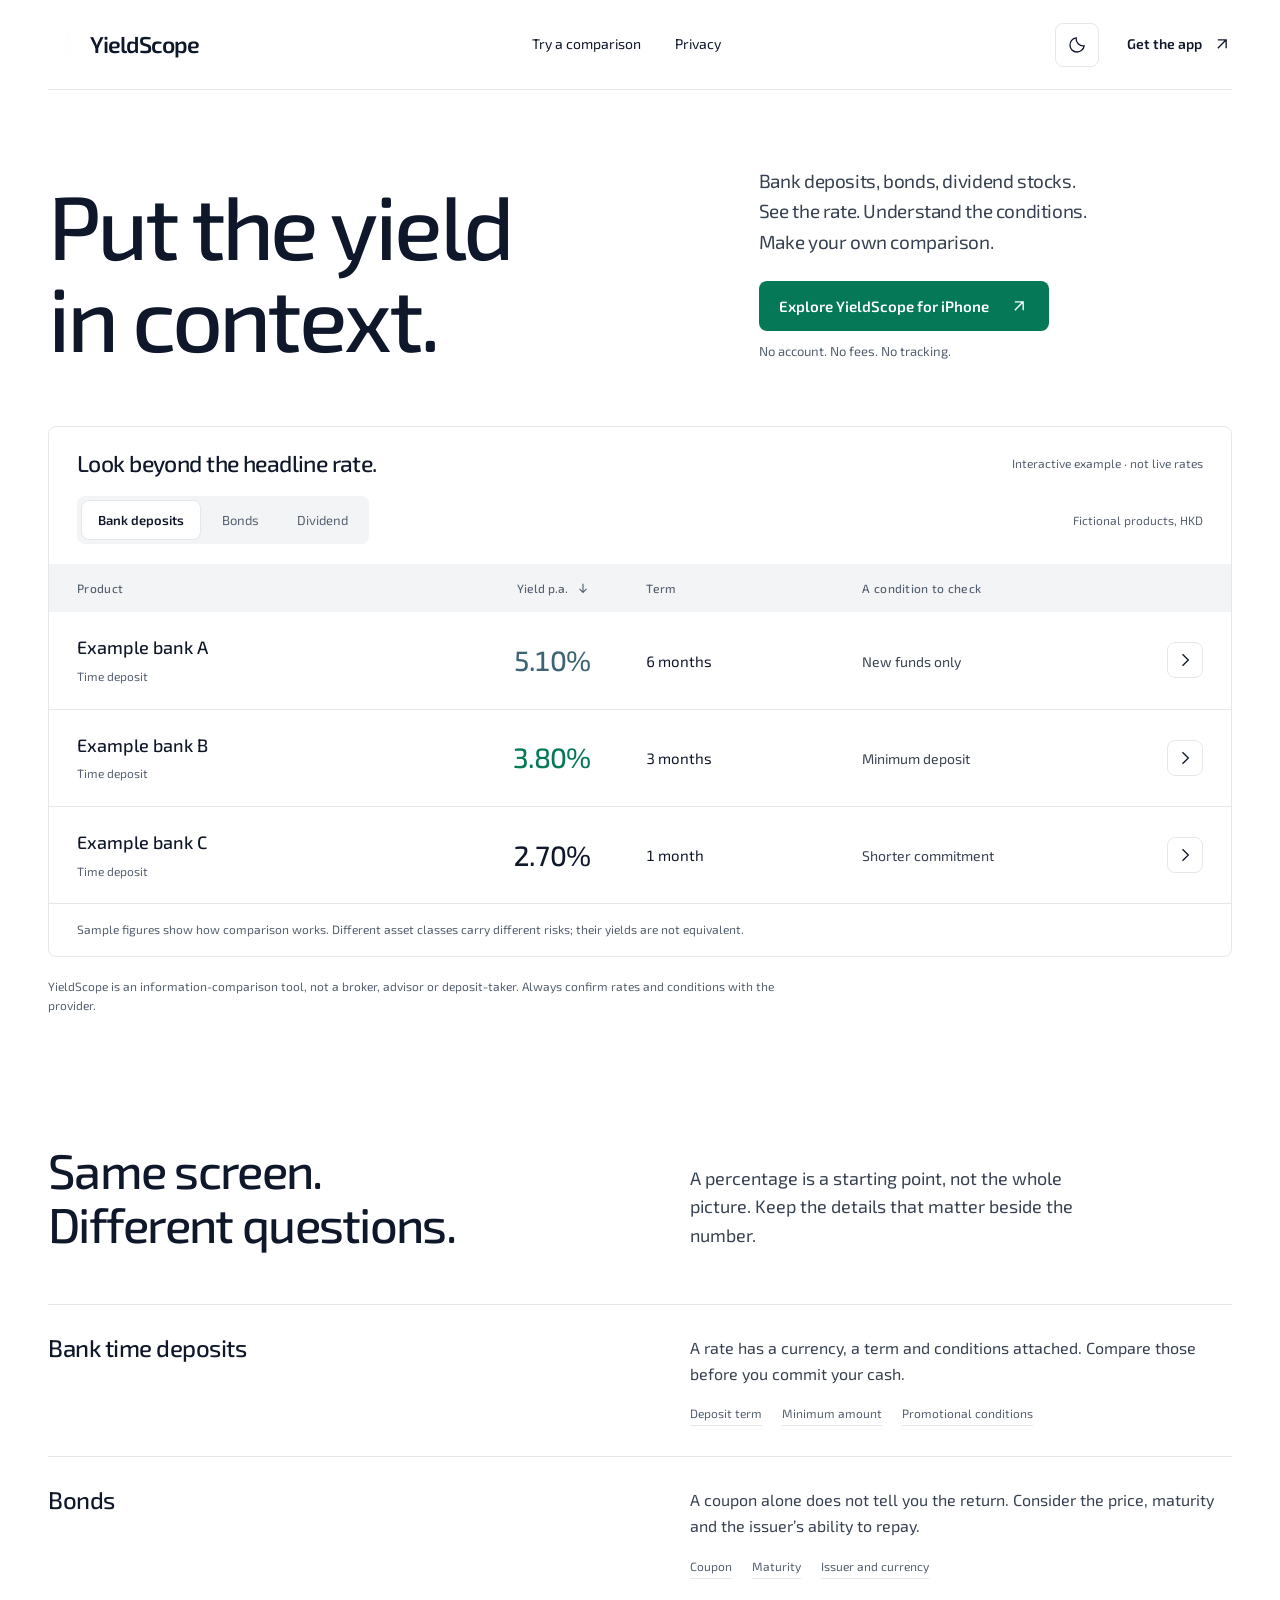
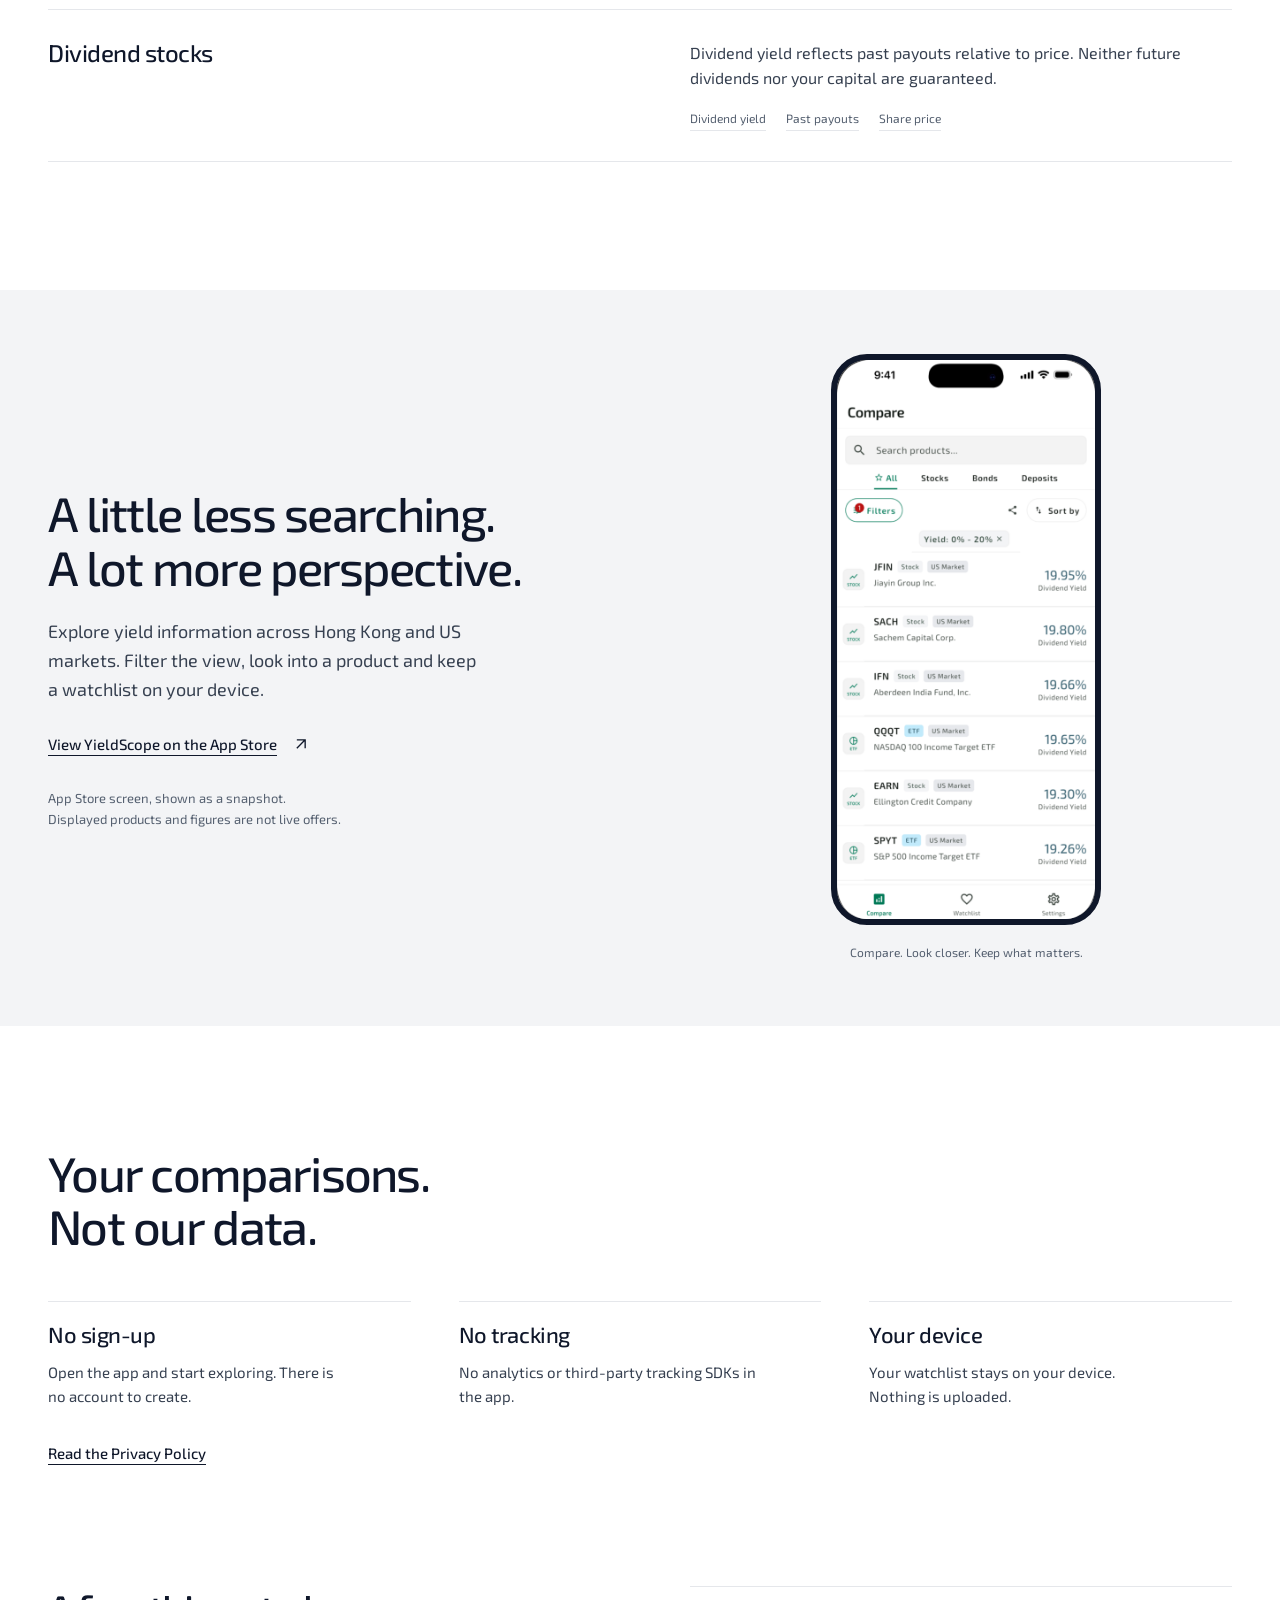
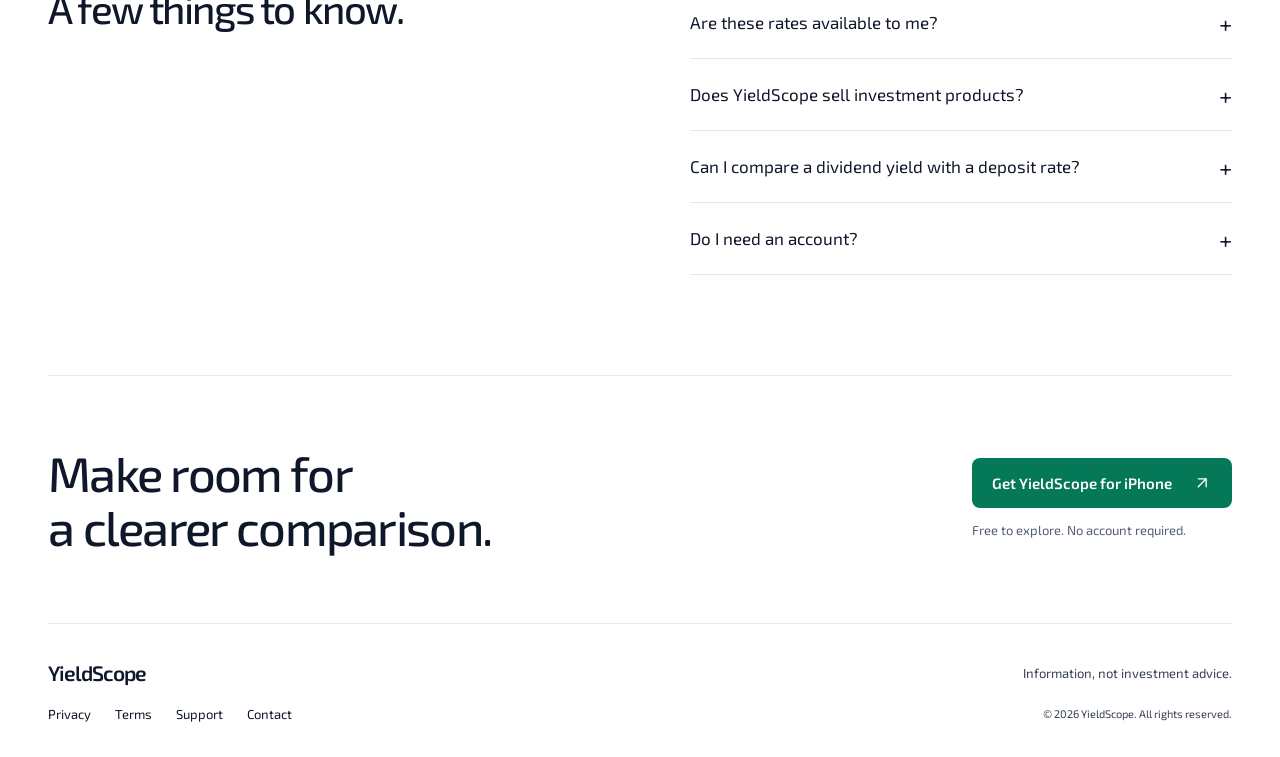
==== commit 6cf84cd5: "fix: review findings — rating, contrast, theme detection, SEO meta - Correct App Store age rating in" ====
--- a/index.html
+++ b/index.html
@@ -1,12 +1,27 @@
 <!doctype html>
-<html lang="en" data-theme="light">
+<html lang="en">
 <head>
 <meta charset="utf-8"><meta name="viewport" content="width=device-width, initial-scale=1">
 <meta name="description" content="YieldScope — compare bank deposit rates, bond yields, and dividend stocks in Hong Kong. Side by side, in one app.">
 <meta name="keywords" content="yield, deposit rate, bond, dividend, Hong Kong, HK, compare, fixed deposit">
 <title>YieldScope — Compare HK Yields</title>
-<link rel="icon" type="image/x-icon" href="asset/ys_logo_light_mode.png"><link rel="preconnect" href="https://fonts.googleapis.com"><link rel="preconnect" href="https://fonts.gstatic.com" crossorigin>
-<link href="https://fonts.googleapis.com/css2?family=Exo+2:wght@400;500;600&display=swap" rel="stylesheet"><link rel="stylesheet" href="styles.css"><script src="script.js" defer></script>
+<link rel="icon" type="image/png" href="asset/ys_logo_light_mode.png">
+<link rel="apple-touch-icon" href="asset/logo-light.png">
+<meta name="theme-color" content="#ffffff" media="(prefers-color-scheme: light)">
+<meta name="theme-color" content="#000000" media="(prefers-color-scheme: dark)">
+<link rel="canonical" href="https://landing.yieldscope.app/">
+<meta property="og:type" content="website">
+<meta property="og:site_name" content="YieldScope">
+<meta property="og:title" content="YieldScope — Compare HK Yields">
+<meta property="og:description" content="YieldScope — compare bank deposit rates, bond yields, and dividend stocks in Hong Kong. Side by side, in one app.">
+<meta property="og:url" content="https://landing.yieldscope.app/">
+<meta property="og:image" content="https://landing.yieldscope.app/asset/ys_logo_light_mode.png">
+<meta name="twitter:card" content="summary">
+<meta name="twitter:title" content="YieldScope — Compare HK Yields">
+<meta name="twitter:description" content="YieldScope — compare bank deposit rates, bond yields, and dividend stocks in Hong Kong. Side by side, in one app.">
+<meta name="twitter:image" content="https://landing.yieldscope.app/asset/ys_logo_light_mode.png"><link rel="preconnect" href="https://fonts.googleapis.com"><link rel="preconnect" href="https://fonts.gstatic.com" crossorigin>
+<link href="https://fonts.googleapis.com/css2?family=Exo+2:wght@400;500;600&display=swap" rel="stylesheet"><script>try{document.documentElement.dataset.theme=localStorage.getItem('theme')||(matchMedia('(prefers-color-scheme: dark)').matches?'dark':'light')}catch(e){}</script>
+<link rel="stylesheet" href="styles.css?v=20261117-2"><script src="script.js?v=20261117-2" defer></script>
 </head>
 <body>
 <a class="skip" href="#main">Skip to content</a>
--- a/styles.css
+++ b/styles.css
@@ -1,6 +1,6 @@
-:root{--bg:#fff;--paper:#fff;--soft:#f3f4f6;--ink:#0f172a;--secondary:#374151;--muted:#64748b;--border:#e5e7eb;--accent:#047857;--high:#3d6473;--button-ink:#fff;color-scheme:light;--font:'Exo 2',sans-serif}
-:root[data-theme=dark]{--bg:#000;--paper:#1a1a1a;--soft:#1f2937;--ink:#f1f5f9;--secondary:#cbd5e1;--muted:#94a3b8;--border:#2d2d2d;--accent:#10b981;--high:#a2ced9;color-scheme:dark}
-*{box-sizing:border-box}html{scroll-behavior:smooth;scroll-padding-top:24px}body{margin:0;background:var(--bg);color:var(--ink);font:400 16px/1.6 var(--font);-webkit-font-smoothing:antialiased}::selection{background:#047857;color:#fff}a{color:inherit;text-underline-offset:5px}button{font:inherit;color:inherit;cursor:pointer}button,a{-webkit-tap-highlight-color:transparent}button:focus-visible,a:focus-visible,summary:focus-visible{outline:2px solid var(--accent);outline-offset:5px}button:disabled{cursor:default;opacity:.5}.wrap{width:min(1280px,calc(100% - 96px));margin-inline:auto}svg{height:20px;width:20px;flex-shrink:0}p{margin:0;color:var(--secondary)}h1,h2,h3{font-weight:500;line-height:1.1;margin:0;text-wrap:balance}h2{font-size:clamp(32px,3.8vw,52px);letter-spacing:-.035em}h3{font-size:24px;letter-spacing:-.02em}.small{font-size:13px;color:var(--muted)}.site-header{display:flex;align-items:center;justify-content:space-between;min-height:90px;border-bottom:1px solid var(--border)}.brand{font-size:23px;letter-spacing:-.045em;font-weight:600;display:inline-flex;align-items:center;gap:8px;text-decoration:none}.brand img{object-fit:contain}.main-nav{display:flex;gap:34px;font-size:14px}.main-nav a{text-decoration:none}.main-nav a:hover{text-decoration:underline}.header-actions{display:flex;align-items:center;gap:28px}.icon-button{display:grid;place-items:center;width:44px;height:44px;background:none;border:1px solid var(--border);border-radius:8px}.sun{display:none}[data-theme=dark] .sun{display:block}[data-theme=dark] .moon{display:none}.header-download{display:flex;align-items:center;gap:10px;text-decoration:none;font-size:14px;font-weight:600}.hero{padding-block:76px 0}.hero-title{display:grid;grid-template-columns:1.35fr 1fr;align-items:end;gap:72px;margin-bottom:64px}h1{font-size:clamp(64px,7vw,96px);letter-spacing:-.04em;line-height:1.02}.hero-copy>p:first-child{font-size:19px;line-height:1.6;letter-spacing:-.02em}.button{border-radius:8px;display:inline-flex;align-items:center;justify-content:center;gap:20px;min-height:50px;padding:12px 20px;text-decoration:none;font-size:15px;font-weight:600}.primary{background:#047857;color:#fff}.primary:hover{background:#065f46}.hero-copy .button{margin-top:24px}.hero-copy>.small{margin-top:10px}.comparison{border:1px solid var(--border);border-radius:8px;background:var(--paper);overflow:hidden;scroll-margin-top:20px}.comparison-heading{display:flex;align-items:center;justify-content:space-between;gap:16px;padding:24px 28px 20px}.comparison-heading h2{font-size:23px;letter-spacing:-.025em}.demo-label{font-size:12px;color:var(--muted)}.table-tools{display:flex;align-items:center;justify-content:space-between;gap:16px;padding:0 28px 20px}.filters{display:flex;gap:4px;padding:4px;background:var(--soft);border-radius:8px}.filters button{font-size:13px;padding:8px 16px;min-height:40px;border:1px solid transparent;border-radius:8px;background:transparent;white-space:nowrap;color:var(--muted)}.filters button[aria-pressed=true]{border-color:var(--border);background:var(--paper);color:var(--ink);font-weight:600}.market-note{font-size:12px;color:var(--muted)}table{width:100%;border-collapse:collapse;text-align:left;font-variant-numeric:tabular-nums}thead{background:var(--soft)}th{font-size:12px;font-weight:500;letter-spacing:.3px;padding:12px 28px;color:var(--muted);white-space:nowrap}th:nth-child(2){text-align:right}th button{border:0;padding:0;display:inline-flex;align-items:center;gap:8px;background:transparent;font-size:12px;min-height:24px}th button svg{width:14px;height:14px}td{padding:21px 28px;border-bottom:1px solid var(--border)}td:nth-child(2){text-align:right}td:last-child{width:40px;padding-left:0}.product-name{display:block;font-size:18px;font-weight:500}.product-type{font-size:12px;color:var(--muted)}.yield{font-size:28px;font-weight:500;letter-spacing:-.03em;white-space:nowrap}.yield.medium{color:var(--accent)}.yield.high{color:var(--high)}.term{font-size:15px;white-space:nowrap}.condition{font-size:14px;color:var(--secondary)}.details-button{height:36px;width:36px;background:transparent;border:1px solid var(--border);border-radius:8px;display:grid;place-items:center}.details-button[aria-expanded=true]{background:var(--soft)}.details-button[aria-expanded=true] svg{transform:rotate(90deg)}.product-detail{padding:0 28px;font-size:14px;color:var(--secondary);background:var(--soft)}.product-detail:not(:empty){padding:20px 28px}.product-detail strong{display:block;color:var(--ink);font-weight:600;margin-bottom:4px}.example-note{padding:16px 28px;font-size:12px;color:var(--muted)}.provider-note{font-size:12px;color:var(--muted);max-width:760px;margin:20px 0 0}.context{padding-block:128px}.section-intro{display:grid;grid-template-columns:1fr 1fr;gap:100px;margin-bottom:54px}.section-intro>p{max-width:430px;align-self:end;font-size:18px}.asset-stories article{display:grid;grid-template-columns:1fr 1fr;gap:100px;padding:30px 0;border-top:1px solid var(--border)}.asset-stories article:last-child{border-bottom:1px solid var(--border)}.asset-stories p{max-width:530px}.asset-stories ul{display:flex;flex-wrap:wrap;list-style:none;padding:0;margin:18px 0 0;gap:8px 20px;color:var(--muted);font-size:12px}.asset-stories li{padding-bottom:2px;border-bottom:1px solid var(--border)}.app-section{background:var(--soft)}.app-layout{display:grid;grid-template-columns:1fr 1fr;gap:120px;align-items:center;padding-block:64px}.app-copy>p:not(.small){margin-top:24px;max-width:430px;font-size:18px}.text-link{font-size:15px;font-weight:500;display:inline-flex;align-items:center;gap:14px}.app-copy>.text-link{margin-top:28px}.app-copy>.small{margin-top:32px}.screen-stage{margin:0;text-align:center}.app-screen{width:min(270px,100%);height:auto;display:block;margin:auto;border:6px solid #0f172a;border-radius:36px}.screen-stage figcaption{font-size:12px;color:var(--muted);margin-top:18px}.privacy{padding-block:120px}.privacy-facts{display:grid;grid-template-columns:repeat(3,1fr);gap:48px;margin-block:48px 32px}.privacy-facts article{border-top:1px solid var(--border);padding-top:20px}.privacy-facts h3{font-size:22px;margin-bottom:14px}.privacy-facts p{font-size:15px;max-width:300px}.faq{display:grid;grid-template-columns:1fr 1fr;gap:100px;padding-block:0 100px}.faq h2{font-size:40px}details{border-top:1px solid var(--border)}details:last-child{border-bottom:1px solid var(--border)}summary{cursor:pointer;list-style:none;padding:22px 30px 22px 0;font-size:17px;position:relative}summary::-webkit-details-marker{display:none}summary::after{content:'+';position:absolute;right:0;top:18px;font-size:24px;font-weight:400}details[open] summary::after{content:'−'}details>p{padding-bottom:24px;font-size:15px}.closing{border-top:1px solid var(--border);padding-block:70px;display:flex;justify-content:space-between;align-items:center;gap:36px}.closing .small{margin-top:12px}.footer{border-top:1px solid var(--border);padding-block:32px;display:grid;grid-template-columns:1fr 1fr;gap:14px}.footer>.brand{font-size:21px}.footer>p{font-size:13px;align-self:center;justify-self:end}.footer nav{display:flex;gap:24px;font-size:13px}.footer nav a{text-decoration:none}.footer .copyright{font-size:11px}.sr-only{position:absolute;width:1px;height:1px;padding:0;margin:-1px;overflow:hidden;clip:rect(0,0,0,0);white-space:nowrap;border:0}.skip{position:fixed;top:8px;left:8px;background:var(--paper);padding:12px;z-index:10;transform:translateY(-200%)}.skip:focus{transform:none}
+:root{--bg:#fff;--paper:#fff;--soft:#f3f4f6;--ink:#0f172a;--secondary:#374151;--muted:#556070;--border:#e5e7eb;--accent:#047857;--high:#3d6473;--button-ink:#fff;color-scheme:light;--font:'Exo 2',sans-serif}
+:root[data-theme=dark]{--screen-frame:#2d2d2d;--bg:#000;--paper:#1a1a1a;--soft:#1f2937;--ink:#f1f5f9;--secondary:#cbd5e1;--muted:#94a3b8;--border:#2d2d2d;--accent:#10b981;--high:#a2ced9;color-scheme:dark}
+*{box-sizing:border-box}html{scroll-behavior:smooth;scroll-padding-top:24px}body{margin:0;background:var(--bg);color:var(--ink);font:400 16px/1.6 var(--font);-webkit-font-smoothing:antialiased}::selection{background:#047857;color:#fff}a{color:inherit;text-underline-offset:5px}button{font:inherit;color:inherit;cursor:pointer}button,a{-webkit-tap-highlight-color:transparent}button:focus-visible,a:focus-visible,summary:focus-visible{outline:2px solid var(--accent);outline-offset:5px}button:disabled{cursor:default;opacity:.5}.wrap{width:min(1280px,calc(100% - 96px));margin-inline:auto}svg{height:20px;width:20px;flex-shrink:0}p{margin:0;color:var(--secondary)}h1,h2,h3{font-weight:500;line-height:1.1;margin:0;text-wrap:balance}h2{font-size:clamp(32px,3.8vw,52px);letter-spacing:-.035em}h3{font-size:24px;letter-spacing:-.02em}.small{font-size:13px;color:var(--muted)}.site-header{display:flex;align-items:center;justify-content:space-between;min-height:90px;border-bottom:1px solid var(--border)}.brand{font-size:23px;letter-spacing:-.045em;font-weight:600;display:inline-flex;align-items:center;gap:8px;text-decoration:none}.brand img{object-fit:contain}.main-nav{display:flex;gap:34px;font-size:14px}.main-nav a{text-decoration:none}.main-nav a:hover{text-decoration:underline}.header-actions{display:flex;align-items:center;gap:28px}.icon-button{display:grid;place-items:center;width:44px;height:44px;background:none;border:1px solid var(--border);border-radius:8px}.sun{display:none}[data-theme=dark] .sun{display:block}[data-theme=dark] .moon{display:none}.header-download{display:flex;align-items:center;gap:10px;text-decoration:none;font-size:14px;font-weight:600}.hero{padding-block:76px 0}.hero-title{display:grid;grid-template-columns:1.35fr 1fr;align-items:end;gap:72px;margin-bottom:64px}h1{font-size:clamp(64px,7vw,96px);letter-spacing:-.04em;line-height:1.02}.hero-copy>p:first-child{font-size:19px;line-height:1.6;letter-spacing:-.02em}.button{border-radius:8px;display:inline-flex;align-items:center;justify-content:center;gap:20px;min-height:50px;padding:12px 20px;text-decoration:none;font-size:15px;font-weight:600}.primary{background:#047857;color:#fff}.primary:hover{background:#065f46}.hero-copy .button{margin-top:24px}.hero-copy>.small{margin-top:10px}.comparison{border:1px solid var(--border);border-radius:8px;background:var(--paper);overflow:hidden;scroll-margin-top:20px}.comparison-heading{display:flex;align-items:center;justify-content:space-between;gap:16px;padding:24px 28px 20px}.comparison-heading h2{font-size:23px;letter-spacing:-.025em}.demo-label{font-size:12px;color:var(--muted)}.table-tools{display:flex;align-items:center;justify-content:space-between;gap:16px;padding:0 28px 20px}.filters{display:flex;gap:4px;padding:4px;background:var(--soft);border-radius:8px}.filters button{font-size:13px;padding:8px 16px;min-height:40px;border:1px solid transparent;border-radius:8px;background:transparent;white-space:nowrap;color:var(--muted)}.filters button[aria-pressed=true]{border-color:var(--border);background:var(--paper);color:var(--ink);font-weight:600}.market-note{font-size:12px;color:var(--muted)}table{width:100%;border-collapse:collapse;text-align:left;font-variant-numeric:tabular-nums}thead{background:var(--soft)}th{font-size:12px;font-weight:500;letter-spacing:.3px;padding:12px 28px;color:var(--muted);white-space:nowrap}th:nth-child(2){text-align:right}th button{border:0;padding:0;display:inline-flex;align-items:center;gap:8px;background:transparent;font-size:12px;min-height:24px}th button svg{width:14px;height:14px}td{padding:21px 28px;border-bottom:1px solid var(--border)}td:nth-child(2){text-align:right}td:last-child{width:40px;padding-left:0}.product-name{display:block;font-size:18px;font-weight:500}.product-type{font-size:12px;color:var(--muted)}.yield{font-size:28px;font-weight:500;letter-spacing:-.03em;white-space:nowrap}.yield.medium{color:var(--accent)}.yield.high{color:var(--high)}.term{font-size:15px;white-space:nowrap}.condition{font-size:14px;color:var(--secondary)}.details-button{height:36px;width:36px;background:transparent;border:1px solid var(--border);border-radius:8px;display:grid;place-items:center}.details-button[aria-expanded=true]{background:var(--soft)}.details-button[aria-expanded=true] svg{transform:rotate(90deg)}.product-detail{padding:0 28px;font-size:14px;color:var(--secondary);background:var(--soft)}.product-detail:not(:empty){padding:20px 28px}.product-detail strong{display:block;color:var(--ink);font-weight:600;margin-bottom:4px}.example-note{padding:16px 28px;font-size:12px;color:var(--muted)}.provider-note{font-size:12px;color:var(--muted);max-width:760px;margin:20px 0 0}.context{padding-block:128px}.section-intro{display:grid;grid-template-columns:1fr 1fr;gap:100px;margin-bottom:54px}.section-intro>p{max-width:430px;align-self:end;font-size:18px}.asset-stories article{display:grid;grid-template-columns:1fr 1fr;gap:100px;padding:30px 0;border-top:1px solid var(--border)}.asset-stories article:last-child{border-bottom:1px solid var(--border)}.asset-stories p{max-width:530px}.asset-stories ul{display:flex;flex-wrap:wrap;list-style:none;padding:0;margin:18px 0 0;gap:8px 20px;color:var(--muted);font-size:12px}.asset-stories li{padding-bottom:2px;border-bottom:1px solid var(--border)}.app-section{background:var(--soft)}.app-layout{display:grid;grid-template-columns:1fr 1fr;gap:120px;align-items:center;padding-block:64px}.app-copy>p:not(.small){margin-top:24px;max-width:430px;font-size:18px}.text-link{font-size:15px;font-weight:500;display:inline-flex;align-items:center;gap:14px}.app-copy>.text-link{margin-top:28px}.app-copy>.small{margin-top:32px}.screen-stage{margin:0;text-align:center}.app-screen{width:min(270px,100%);height:auto;display:block;margin:auto;border:6px solid var(--screen-frame,#0f172a);border-radius:36px}.screen-stage figcaption{font-size:12px;color:var(--muted);margin-top:18px}.privacy{padding-block:120px}.privacy-facts{display:grid;grid-template-columns:repeat(3,1fr);gap:48px;margin-block:48px 32px}.privacy-facts article{border-top:1px solid var(--border);padding-top:20px}.privacy-facts h3{font-size:22px;margin-bottom:14px}.privacy-facts p{font-size:15px;max-width:300px}.faq{display:grid;grid-template-columns:1fr 1fr;gap:100px;padding-block:0 100px}.faq h2{font-size:40px}details{border-top:1px solid var(--border)}details:last-child{border-bottom:1px solid var(--border)}summary{cursor:pointer;list-style:none;padding:22px 30px 22px 0;font-size:17px;position:relative}summary::-webkit-details-marker{display:none}summary::after{content:'+';position:absolute;right:0;top:18px;font-size:24px;font-weight:400}details[open] summary::after{content:'−'}details>p{padding-bottom:24px;font-size:15px}.closing{border-top:1px solid var(--border);padding-block:70px;display:flex;justify-content:space-between;align-items:center;gap:36px}.closing .small{margin-top:12px}.footer{border-top:1px solid var(--border);padding-block:32px;display:grid;grid-template-columns:1fr 1fr;gap:14px}.footer>.brand{font-size:21px}.footer>p{font-size:13px;align-self:center;justify-self:end}.footer nav{display:flex;gap:24px;font-size:13px}.footer nav a{text-decoration:none}.footer .copyright{font-size:11px}.sr-only{position:absolute;width:1px;height:1px;padding:0;margin:-1px;overflow:hidden;clip:rect(0,0,0,0);white-space:nowrap;border:0}.skip{position:fixed;top:8px;left:8px;background:var(--paper);padding:12px;z-index:10;transform:translateY(-200%)}.skip:focus{transform:none}
 @media(min-width:1500px){.hero{padding-top:100px}}@media(max-width:1100px){.wrap{width:calc(100% - 64px)}.hero-title{gap:40px}.hero-copy>p:first-child{font-size:17px}th,td{padding-inline:22px}.condition-column,.condition-cell{display:none}.section-intro,.asset-stories article,.faq{gap:60px}.app-layout{gap:60px}.comparison-heading{align-items:flex-start;flex-direction:column;gap:10px}}
 @media(max-width:760px){.wrap{width:calc(100% - 32px)}.site-header{min-height:76px}.main-nav,.header-download{display:none}.header-actions{gap:0}.brand{font-size:22px}.hero{padding-top:44px}.hero-title{grid-template-columns:1fr;gap:28px;margin-bottom:36px}h1{font-size:64px;line-height:1.02}.hero-copy>p:first-child{font-size:17px}.hero-copy .button{width:100%;margin-top:24px;justify-content:space-between}.hero-copy>.small{font-size:12px}.comparison-heading{padding:22px 16px 18px}.comparison-heading h2{font-size:20px}.demo-label{font-size:11px}.table-tools{padding:0 12px 16px;flex-direction:column;align-items:stretch;gap:10px}.filters{gap:2px;justify-content:space-between}.filters button{font-size:12px;padding:7px 9px}.market-note{padding-left:4px;font-size:11px}.term-column,.term-cell{display:none}th{padding:10px 14px;font-size:11px}th button{font-size:11px;gap:4px}td{padding:19px 14px}.product-name{font-size:15px}.product-type{font-size:11px}.yield{font-size:25px}td:last-child{padding-right:12px;width:34px}.details-button{width:30px;height:34px}.details-button svg{width:16px}.example-note{font-size:11px;padding:14px 16px}.product-detail:not(:empty){padding:16px;font-size:13px}.provider-note{font-size:11px;margin-top:16px}.context{padding-block:76px}.section-intro{grid-template-columns:1fr;gap:24px;margin-bottom:36px}h2{font-size:36px}.section-intro>p{font-size:16px}.asset-stories article{grid-template-columns:1fr;gap:18px;padding:26px 0}.asset-stories h3{font-size:24px}.asset-stories p{font-size:15px}.asset-stories ul{font-size:11px;gap:8px 16px}.app-layout{grid-template-columns:1fr;gap:40px;padding-block:56px}.app-copy>p:not(.small){font-size:16px}.app-copy>.small{font-size:11px;margin-top:24px}.app-screen{width:245px}.screen-stage figcaption{font-size:11px}.privacy{padding-block:76px}.privacy-facts{grid-template-columns:1fr;gap:26px;margin-block:32px 26px}.privacy-facts article{padding-top:18px}.privacy-facts h3{font-size:23px;margin-bottom:10px}.privacy-facts p{max-width:none}.faq{grid-template-columns:1fr;gap:30px;padding-bottom:70px}.faq h2{font-size:32px}summary{font-size:16px}.closing{align-items:flex-start;flex-direction:column;padding-block:48px;gap:30px}.closing>div,.closing .button{width:100%}.closing .button{justify-content:space-between}.footer{grid-template-columns:1fr;gap:20px}.footer>p{justify-self:start}.footer nav{gap:24px}.footer .copyright{font-size:11px}.button{font-size:14px}.icon-button{width:40px;height:40px}}
 @media(prefers-reduced-motion:reduce){html{scroll-behavior:auto}*,*::before,*::after{animation:none!important;transition:none!important}}
